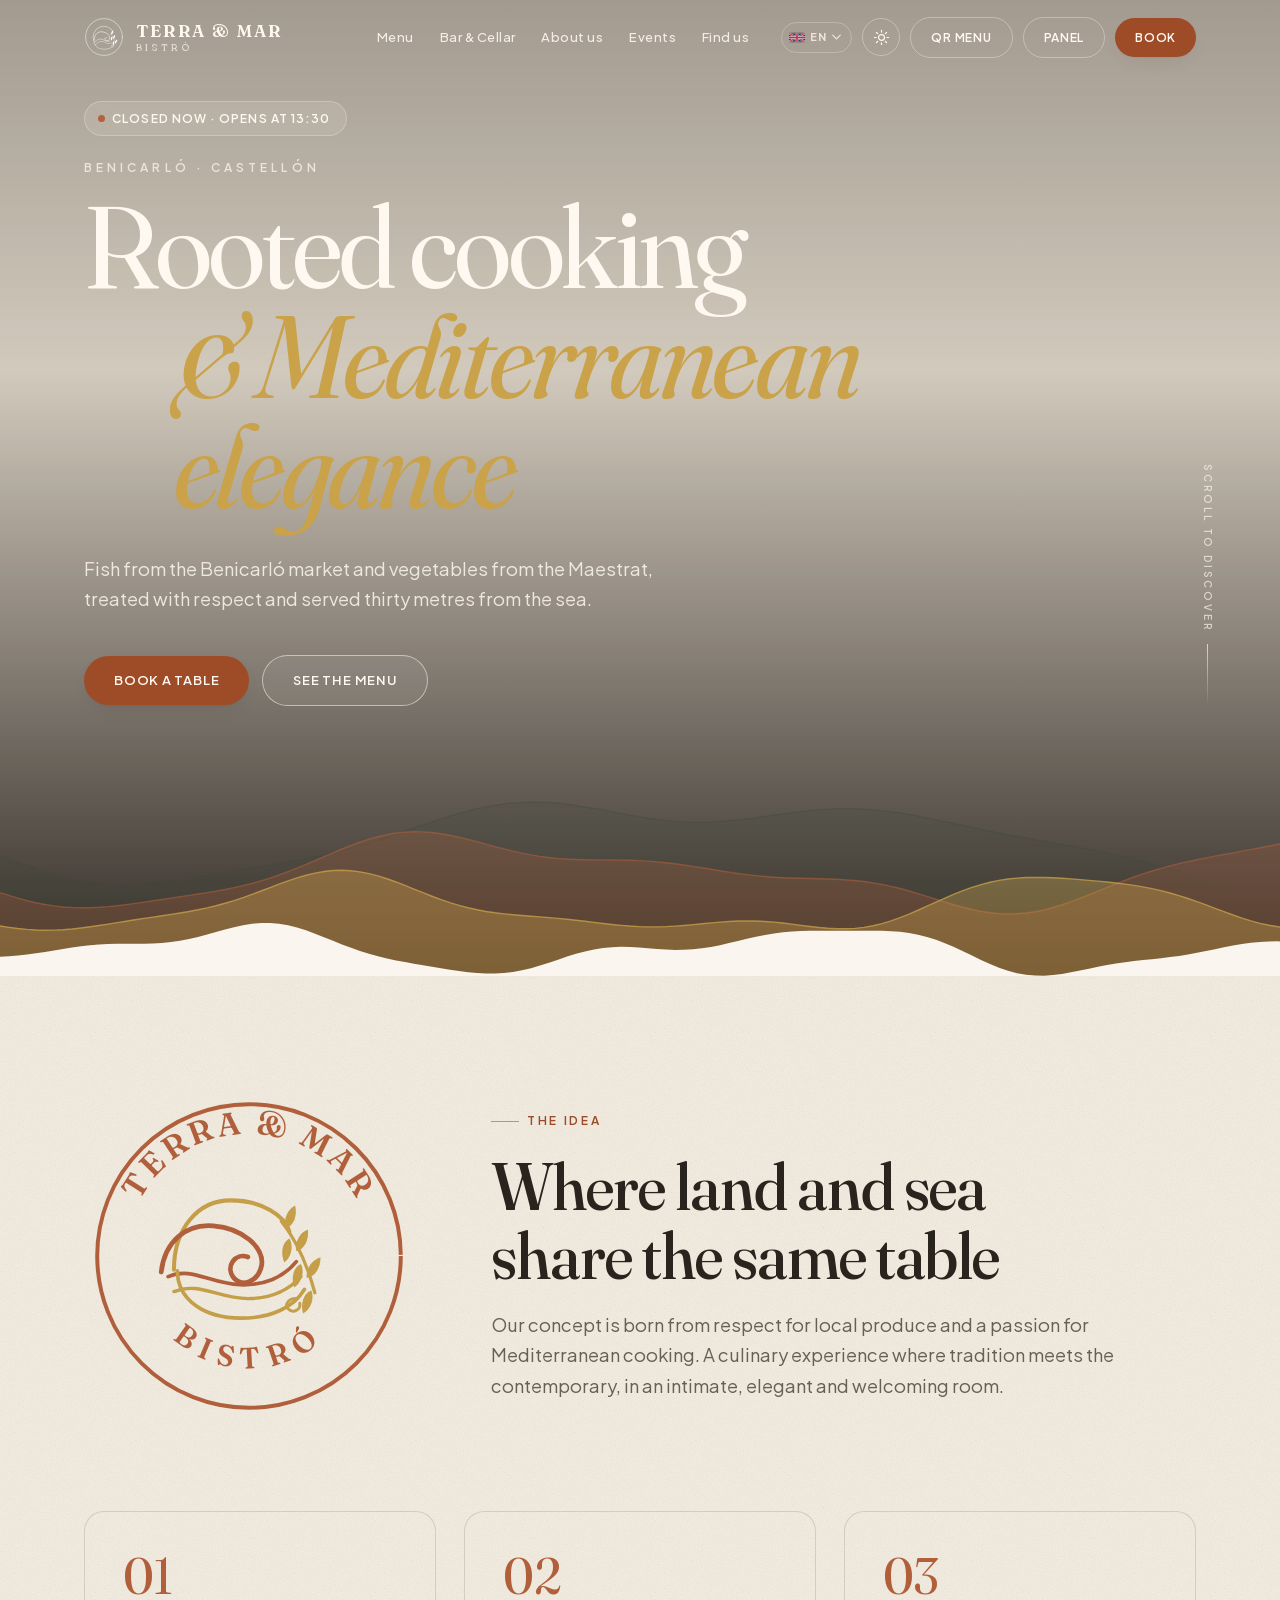
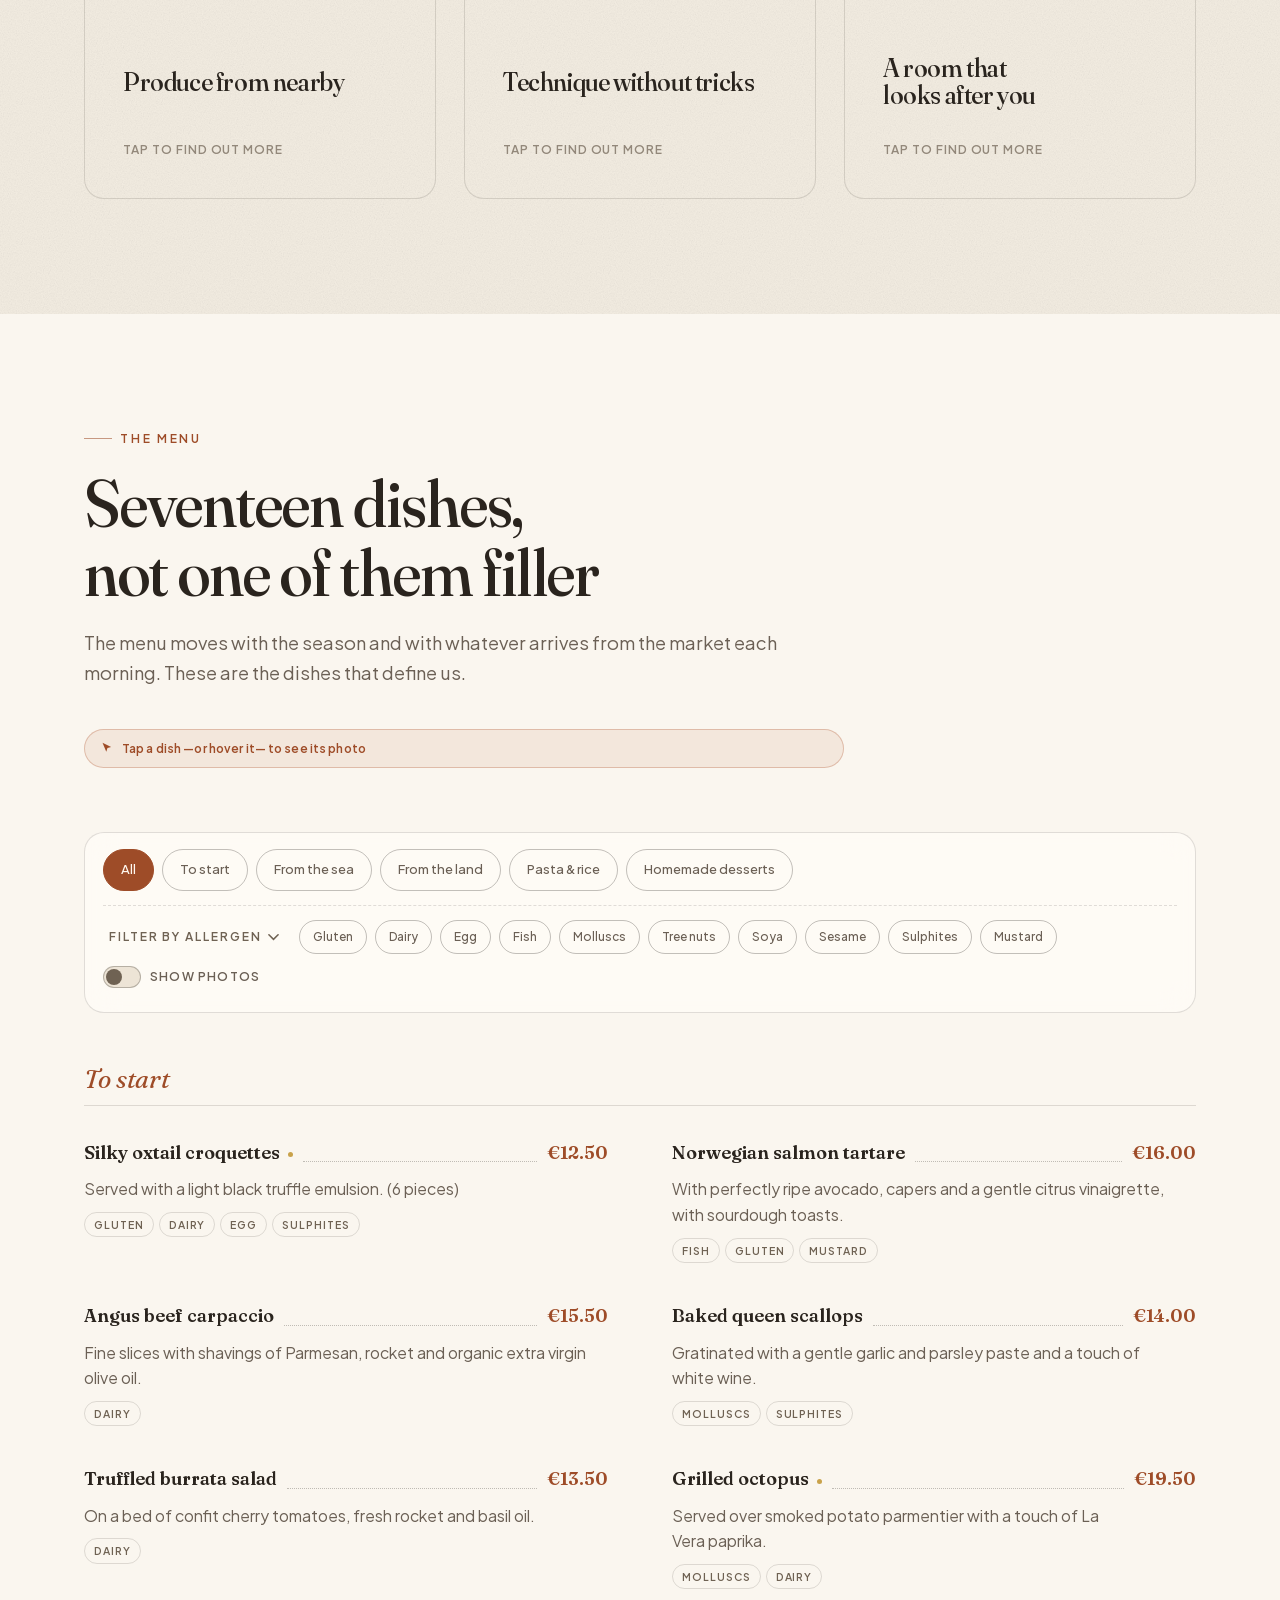
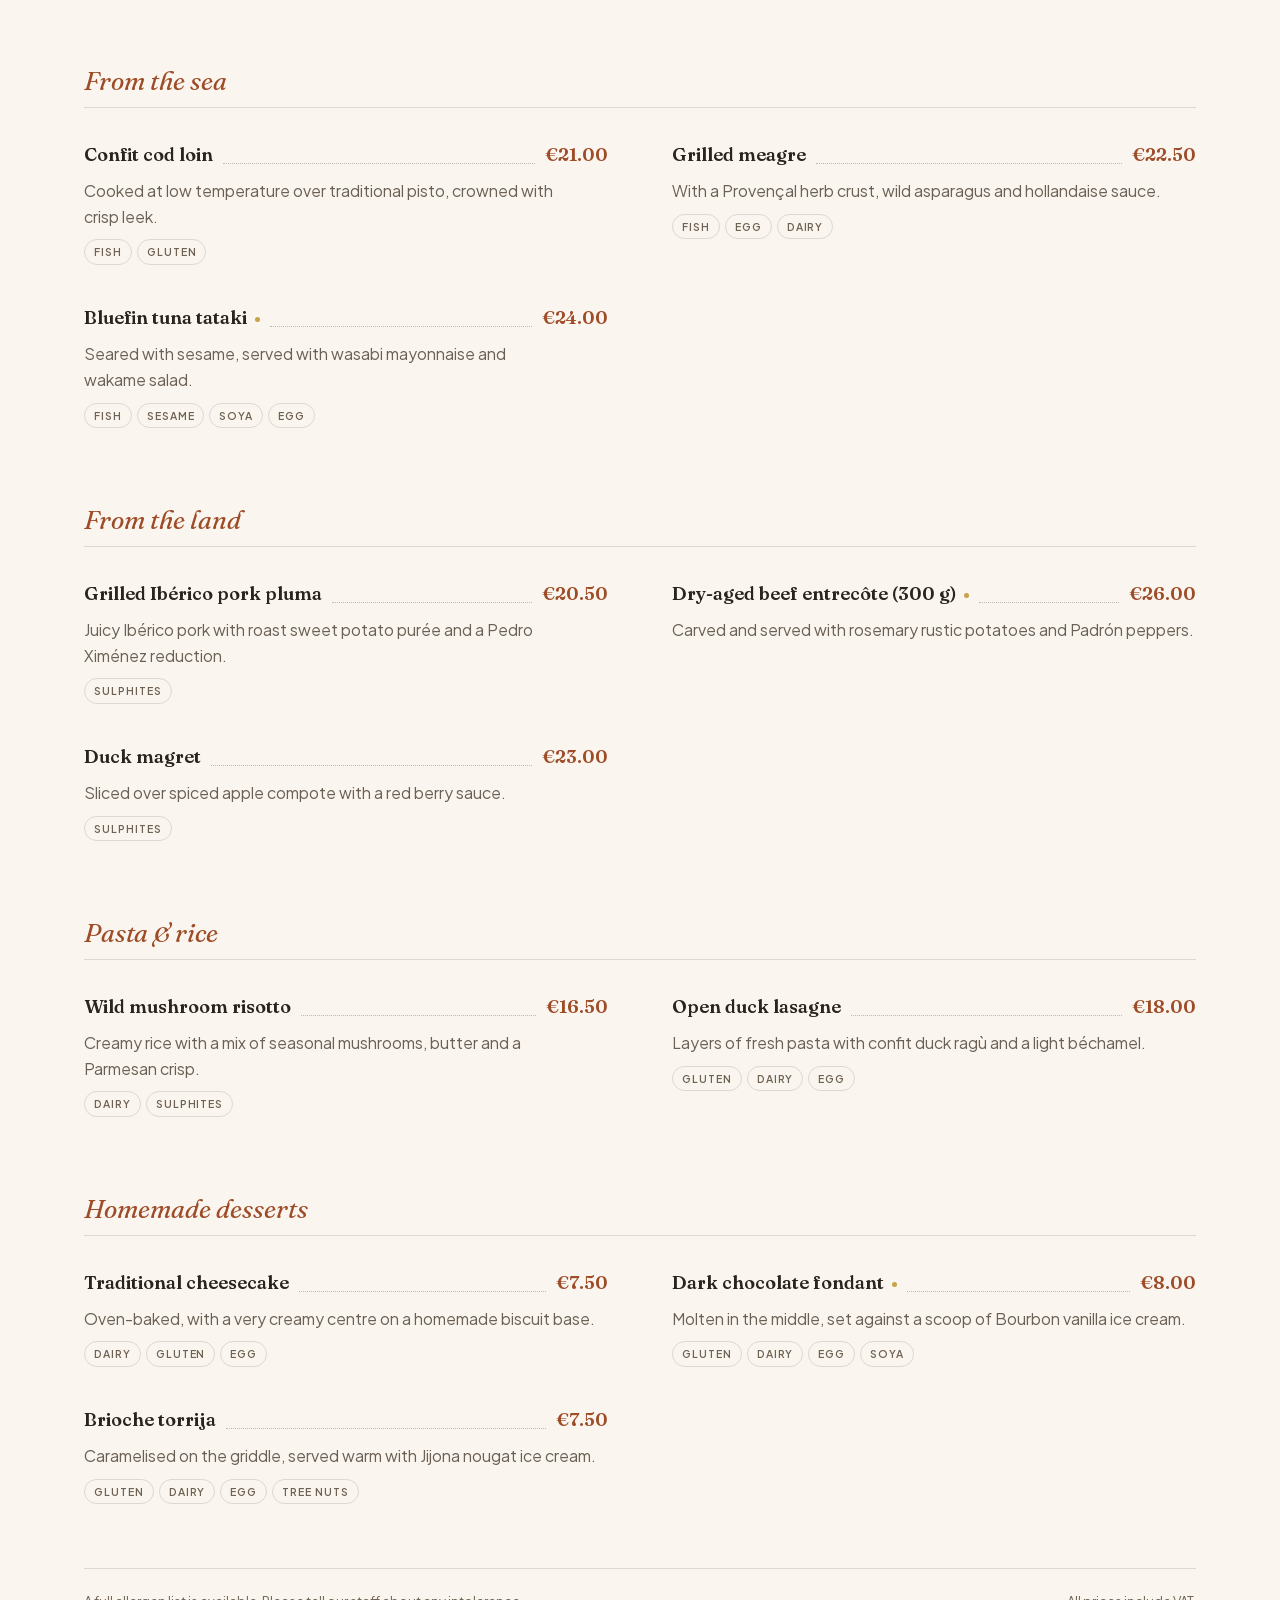
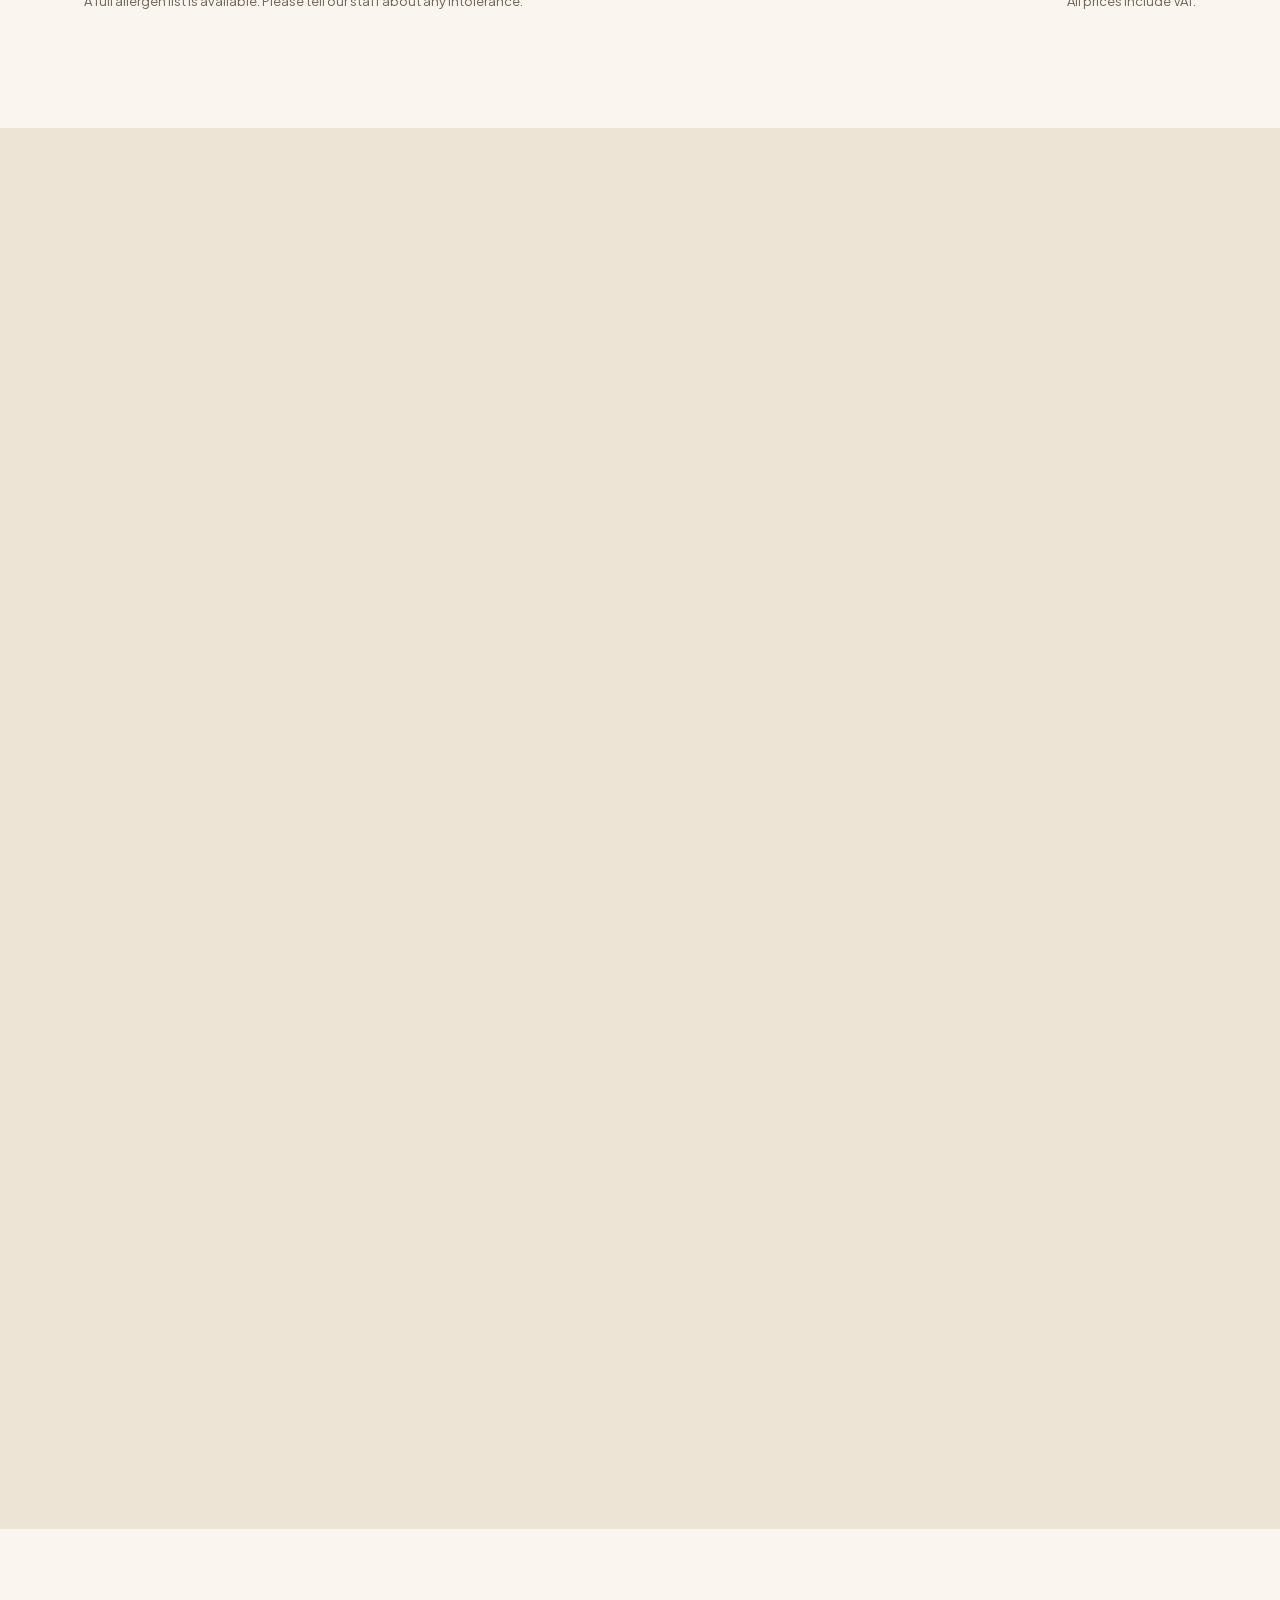
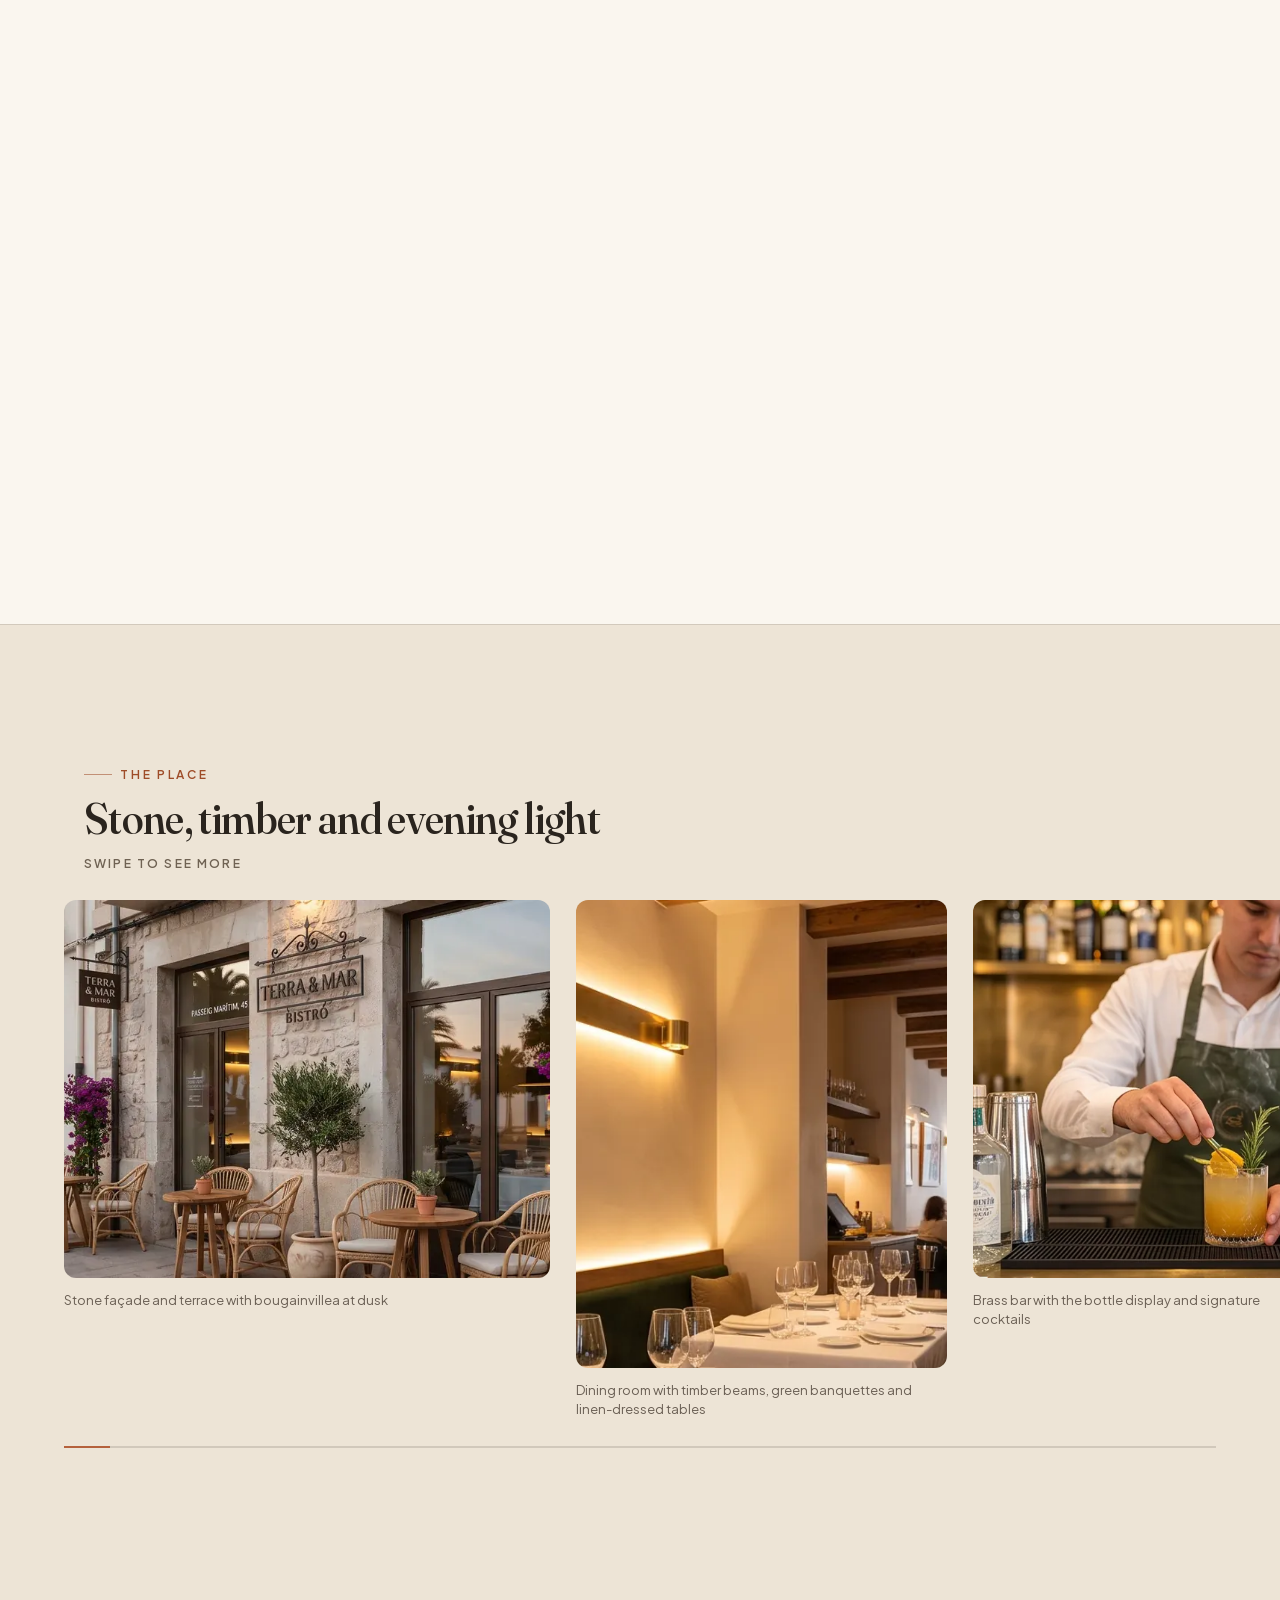
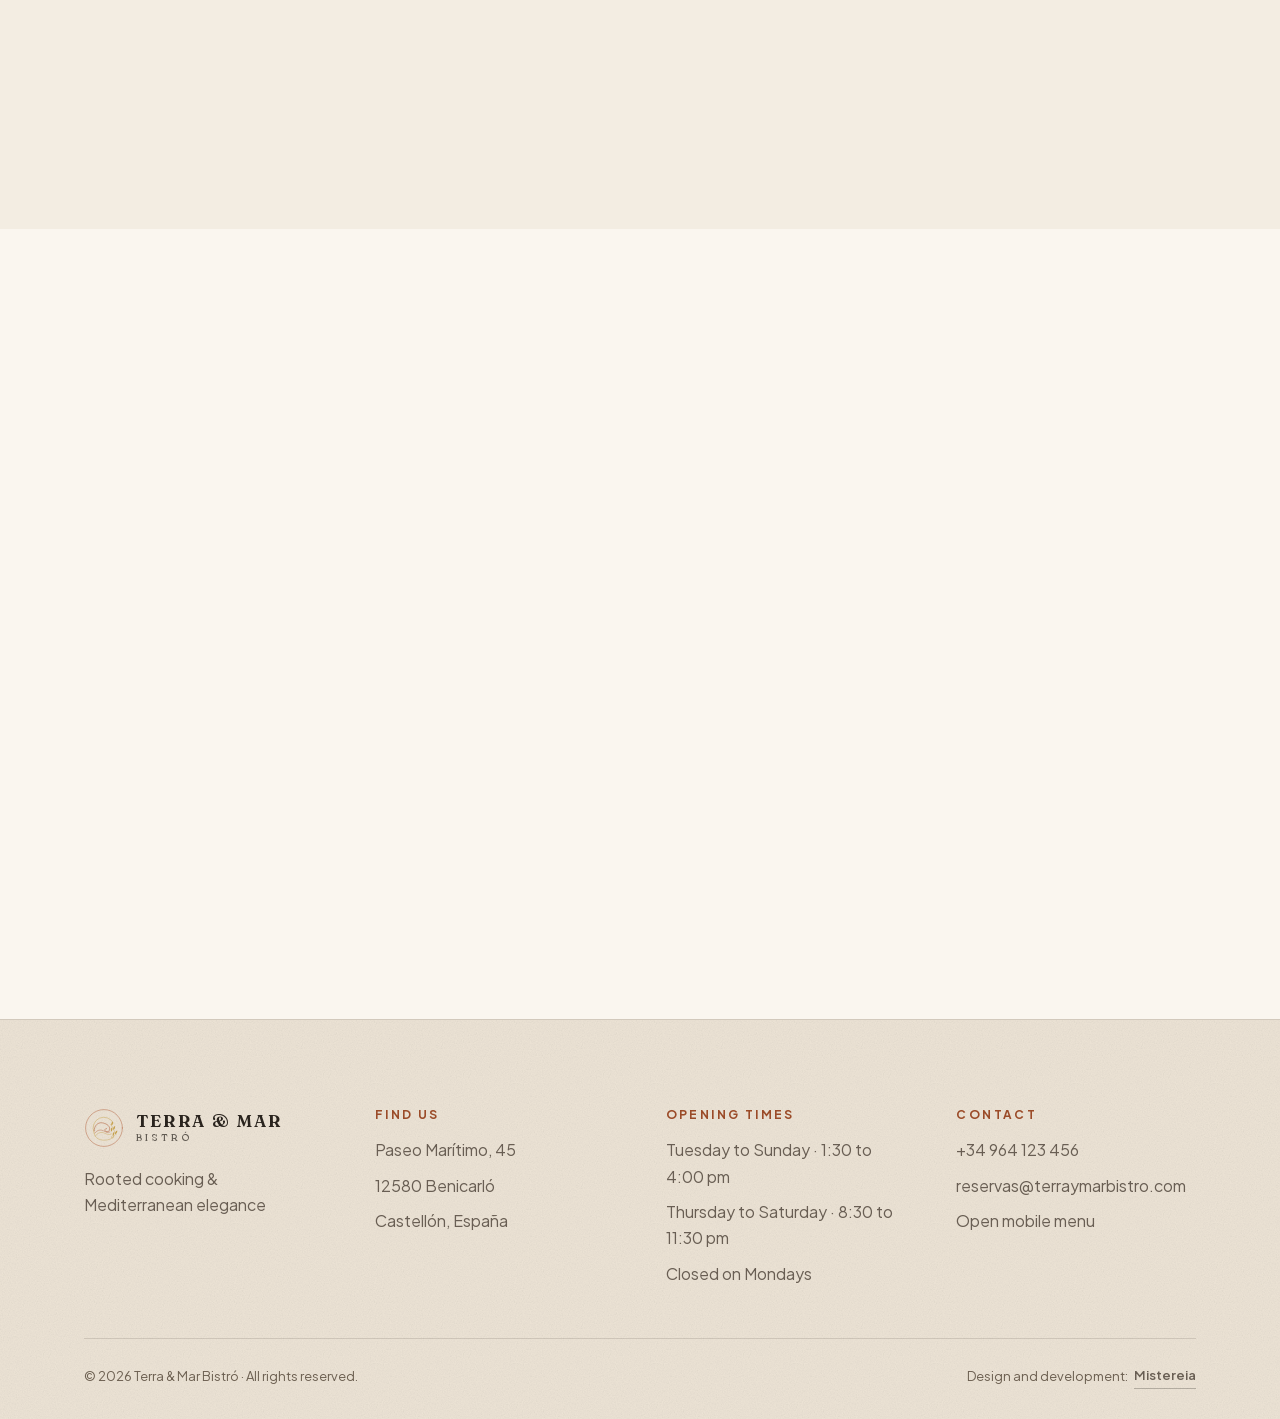
==== index.html @ 0cdd7e90 "Web completa Terra & Mar Bistró: portada, carta QR y panel de gestión Sitio estático (HTML/CSS/JS si" ====
<!DOCTYPE html>
<html lang="es" data-tema="dia">

<head>
  <meta charset="utf-8">
  <meta name="viewport" content="width=device-width, initial-scale=1, viewport-fit=cover">

  <title data-i18n="meta.titulo">Terra &amp; Mar Bistró · Restaurante mediterráneo en Benicarló</title>
  <meta name="description"
    content="Cocina de raíz y elegancia mediterránea en el Paseo Marítimo de Benicarló. Producto de la lonja y del Maestrat, bodega y coctelería de autor. Reserva tu mesa.">
  <meta name="theme-color" content="#FAF6EF">
  <meta name="author" content="Terra &amp; Mar Bistró">

  <link rel="canonical" href="https://www.terraymarbistro.com/">
  <link rel="alternate" hreflang="es" href="https://www.terraymarbistro.com/">
  <link rel="alternate" hreflang="en" href="https://www.terraymarbistro.com/?lang=en">
  <link rel="alternate" hreflang="fr" href="https://www.terraymarbistro.com/?lang=fr">
  <link rel="alternate" hreflang="x-default" href="https://www.terraymarbistro.com/">

  <link rel="icon" href="assets/logo.svg" type="image/svg+xml">
  <link rel="apple-touch-icon" href="assets/logo.svg">
  <link rel="manifest" href="site.webmanifest">

  <!-- Open Graph -->
  <meta property="og:type" content="restaurant.restaurant">
  <meta property="og:site_name" content="Terra &amp; Mar Bistró">
  <meta property="og:title" content="Terra &amp; Mar Bistró · Restaurante mediterráneo en Benicarló">
  <meta property="og:description"
    content="Cocina de raíz y elegancia mediterránea en el Paseo Marítimo de Benicarló. Reserva tu mesa.">
  <meta property="og:url" content="https://www.terraymarbistro.com/">
  <meta property="og:image" content="https://www.terraymarbistro.com/assets/img/og.jpg">
  <meta property="og:image:width" content="1200">
  <meta property="og:image:height" content="630">
  <meta property="og:locale" content="es_ES">
  <meta name="twitter:card" content="summary_large_image">
  <meta name="twitter:title" content="Terra &amp; Mar Bistró · Benicarló">
  <meta name="twitter:description"
    content="Cocina de raíz y elegancia mediterránea, a treinta metros del Mediterráneo.">
  <meta name="twitter:image" content="https://www.terraymarbistro.com/assets/img/og.jpg">

  <!-- El tema se fija antes del primer pintado para que no haya parpadeo -->
  <script>
    (function () {
      var t;
      try { t = localStorage.getItem('tm_tema'); } catch (e) { }
      if (t !== 'dia' && t !== 'noche') {
        var d = new Date(), m = d.getHours() * 60 + d.getMinutes();
        t = (m >= 19 * 60 + 30 || m < 6 * 60) ? 'noche' : 'dia';
      }
      document.documentElement.setAttribute('data-tema', t);
      document.documentElement.style.setProperty(
        '--barra-scroll', (window.innerWidth - document.documentElement.clientWidth) + 'px');
    })();
  </script>

  <!-- Datos estructurados. Generados con: node herramientas/generar-jsonld.js -->
  <!-- JSONLD:INICIO -->
<script type="application/ld+json">
{
  "@context": "https://schema.org",
  "@type": "Restaurant",
  "@id": "https://www.terraymarbistro.com/#restaurante",
  "name": "Terra & Mar Bistró",
  "description": "Cocina de raíz y elegancia mediterránea en el Paseo Marítimo de Benicarló. Producto de la lonja y de la huerta del Maestrat.",
  "slogan": "Cocina de raíz & elegancia mediterránea",
  "url": "https://www.terraymarbistro.com/",
  "telephone": "+34 964 123 456",
  "email": "reservas@terraymarbistro.com",
  "image": [
    "https://www.terraymarbistro.com/assets/img/og.jpg",
    "https://www.terraymarbistro.com/assets/img/fachada-1600.jpg"
  ],
  "logo": "https://www.terraymarbistro.com/assets/logo.svg",
  "priceRange": "€€€",
  "currenciesAccepted": "EUR",
  "paymentAccepted": "Efectivo, tarjeta de crédito y débito",
  "servesCuisine": [
    "Mediterránea",
    "Española",
    "Cocina de mercado"
  ],
  "acceptsReservations": "https://www.terraymarbistro.com/#reservas",
  "maximumAttendeeCapacity": 30,
  "address": {
    "@type": "PostalAddress",
    "streetAddress": "Paseo Marítimo, 45",
    "postalCode": "12580",
    "addressLocality": "Benicarló",
    "addressRegion": "Castellón",
    "addressCountry": "ES"
  },
  "geo": {
    "@type": "GeoCoordinates",
    "latitude": 40.4155,
    "longitude": 0.431
  },
  "openingHoursSpecification": [
    {
      "@type": "OpeningHoursSpecification",
      "dayOfWeek": [
        "Tuesday",
        "Wednesday",
        "Thursday",
        "Friday",
        "Saturday",
        "Sunday"
      ],
      "opens": "13:30",
      "closes": "16:00"
    },
    {
      "@type": "OpeningHoursSpecification",
      "dayOfWeek": [
        "Thursday",
        "Friday",
        "Saturday"
      ],
      "opens": "20:30",
      "closes": "23:30"
    }
  ],
  "hasMenu": {
    "@type": "Menu",
    "@id": "https://www.terraymarbistro.com/carta.html",
    "name": "Carta Terra & Mar Bistró",
    "inLanguage": [
      "es",
      "en",
      "fr"
    ],
    "hasMenuSection": [
      {
        "@type": "MenuSection",
        "name": "Para abrir boca",
        "hasMenuItem": [
          {
            "@type": "MenuItem",
            "name": "Croquetas melosas de rabo de toro",
            "description": "Acompañadas de una ligera emulsión de trufa negra. (6 uds.)",
            "image": "https://www.terraymarbistro.com/assets/platos/croquetas-rabo-toro.webp",
            "offers": {
              "@type": "Offer",
              "price": "12.50",
              "priceCurrency": "EUR"
            }
          },
          {
            "@type": "MenuItem",
            "name": "Tartar de salmón noruego",
            "description": "Con aguacate en su punto, alcaparras y una vinagreta suave de cítricos, con tostas de masa madre.",
            "image": "https://www.terraymarbistro.com/assets/platos/tartar-salmon.webp",
            "offers": {
              "@type": "Offer",
              "price": "16.00",
              "priceCurrency": "EUR"
            }
          },
          {
            "@type": "MenuItem",
            "name": "Carpaccio de ternera Angus",
            "description": "Finas láminas acompañadas de lascas de queso parmesano, rúcula y AOVE ecológico.",
            "image": "https://www.terraymarbistro.com/assets/platos/carpaccio-angus.webp",
            "offers": {
              "@type": "Offer",
              "price": "15.50",
              "priceCurrency": "EUR"
            }
          },
          {
            "@type": "MenuItem",
            "name": "Zamburiñas al horno",
            "description": "Gratinadas con un suave majado de ajo, perejil y un toque de vino blanco.",
            "image": "https://www.terraymarbistro.com/assets/platos/zamburinas-horno.webp",
            "offers": {
              "@type": "Offer",
              "price": "14.00",
              "priceCurrency": "EUR"
            }
          },
          {
            "@type": "MenuItem",
            "name": "Ensalada de burrata trufada",
            "description": "Sobre cama de tomates cherry confitados, rúcula fresca y aceite de albahaca.",
            "image": "https://www.terraymarbistro.com/assets/platos/burrata-trufada.webp",
            "offers": {
              "@type": "Offer",
              "price": "13.50",
              "priceCurrency": "EUR"
            }
          },
          {
            "@type": "MenuItem",
            "name": "Pulpo a la brasa",
            "description": "Servido sobre parmentier de patata ahumada y un toque de pimentón de la Vera.",
            "image": "https://www.terraymarbistro.com/assets/platos/pulpo-brasa.webp",
            "offers": {
              "@type": "Offer",
              "price": "19.50",
              "priceCurrency": "EUR"
            }
          }
        ]
      },
      {
        "@type": "MenuSection",
        "name": "Del mar",
        "hasMenuItem": [
          {
            "@type": "MenuItem",
            "name": "Lomo de bacalao confitado",
            "description": "A baja temperatura, servido sobre un pisto tradicional y coronado con crujiente de puerro.",
            "image": "https://www.terraymarbistro.com/assets/platos/bacalao-confitado.webp",
            "offers": {
              "@type": "Offer",
              "price": "21.00",
              "priceCurrency": "EUR"
            }
          },
          {
            "@type": "MenuItem",
            "name": "Corvina a la plancha",
            "description": "Con costra de hierbas provenzales, acompañada de espárragos trigueros y salsa holandesa.",
            "image": "https://www.terraymarbistro.com/assets/platos/corvina-plancha.webp",
            "offers": {
              "@type": "Offer",
              "price": "22.50",
              "priceCurrency": "EUR"
            }
          },
          {
            "@type": "MenuItem",
            "name": "Tataki de atún rojo",
            "description": "Sellado a la plancha con sésamo, acompañado de mayonesa de wasabi y ensalada wakame.",
            "image": "https://www.terraymarbistro.com/assets/platos/tataki-atun.webp",
            "offers": {
              "@type": "Offer",
              "price": "24.00",
              "priceCurrency": "EUR"
            }
          }
        ]
      },
      {
        "@type": "MenuSection",
        "name": "De la tierra",
        "hasMenuItem": [
          {
            "@type": "MenuItem",
            "name": "Pluma ibérica a la parrilla",
            "description": "Jugosa carne de cerdo ibérico con puré de boniato asado y reducción de Pedro Ximénez.",
            "image": "https://www.terraymarbistro.com/assets/platos/pluma-iberica.webp",
            "offers": {
              "@type": "Offer",
              "price": "20.50",
              "priceCurrency": "EUR"
            }
          },
          {
            "@type": "MenuItem",
            "name": "Entrecot de vaca madurada (300 g)",
            "description": "Trinchado y servido con patatas rústicas al romero y pimientos del Padrón.",
            "image": "https://www.terraymarbistro.com/assets/platos/entrecot-madurado.webp",
            "offers": {
              "@type": "Offer",
              "price": "26.00",
              "priceCurrency": "EUR"
            }
          },
          {
            "@type": "MenuItem",
            "name": "Magret de pato",
            "description": "Fileteado sobre una compota de manzana especiada y salsa de frutos rojos.",
            "image": "https://www.terraymarbistro.com/assets/platos/magret-pato.webp",
            "offers": {
              "@type": "Offer",
              "price": "23.00",
              "priceCurrency": "EUR"
            }
          }
        ]
      },
      {
        "@type": "MenuSection",
        "name": "Pastas y arroces",
        "hasMenuItem": [
          {
            "@type": "MenuItem",
            "name": "Risotto de setas silvestres",
            "description": "Arroz cremoso con variedad de setas de temporada, mantequilla y crujiente de parmesano.",
            "image": "https://www.terraymarbistro.com/assets/platos/risotto-setas.webp",
            "offers": {
              "@type": "Offer",
              "price": "16.50",
              "priceCurrency": "EUR"
            }
          },
          {
            "@type": "MenuItem",
            "name": "Lasaña abierta de pato",
            "description": "Capas de pasta fresca intercaladas con ragú de pato confitado y bechamel ligera.",
            "image": "https://www.terraymarbistro.com/assets/platos/lasana-pato.webp",
            "offers": {
              "@type": "Offer",
              "price": "18.00",
              "priceCurrency": "EUR"
            }
          }
        ]
      },
      {
        "@type": "MenuSection",
        "name": "Postres artesanales",
        "hasMenuItem": [
          {
            "@type": "MenuItem",
            "name": "Tarta de queso tradicional",
            "description": "Horneada, con un centro muy cremoso y base de galleta artesanal.",
            "image": "https://www.terraymarbistro.com/assets/platos/tarta-queso.webp",
            "offers": {
              "@type": "Offer",
              "price": "7.50",
              "priceCurrency": "EUR"
            }
          },
          {
            "@type": "MenuItem",
            "name": "Volcán de chocolate negro",
            "description": "Bizcocho fluido por dentro, contrastado con una bola de helado de vainilla Bourbon.",
            "image": "https://www.terraymarbistro.com/assets/platos/volcan-chocolate.webp",
            "offers": {
              "@type": "Offer",
              "price": "8.00",
              "priceCurrency": "EUR"
            }
          },
          {
            "@type": "MenuItem",
            "name": "Torrija de pan brioche",
            "description": "Caramelizada a la plancha, servida tibia con helado de turrón de Jijona.",
            "image": "https://www.terraymarbistro.com/assets/platos/torrija-brioche.webp",
            "offers": {
              "@type": "Offer",
              "price": "7.50",
              "priceCurrency": "EUR"
            }
          }
        ]
      },
      {
        "@type": "MenuSection",
        "name": "Cócteles de autor",
        "hasMenuItem": [
          {
            "@type": "MenuItem",
            "name": "Brisa de Benicarló",
            "description": "Ginebra premium, limoncello artesanal, hojas de albahaca fresca y tónica neutra. Muy refrescante.",
            "offers": {
              "@type": "Offer",
              "price": "10.00",
              "priceCurrency": "EUR"
            }
          },
          {
            "@type": "MenuItem",
            "name": "Ocaso en el Mediterráneo",
            "description": "Aperol, zumo natural de pomelo rosa, cava brut nature y una ramita de romero quemado.",
            "offers": {
              "@type": "Offer",
              "price": "9.50",
              "priceCurrency": "EUR"
            }
          },
          {
            "@type": "MenuItem",
            "name": "Terra & Mar Espresso",
            "description": "Vodka, licor de café de especialidad, un shot de espresso intenso y sirope de vainilla.",
            "offers": {
              "@type": "Offer",
              "price": "11.00",
              "priceCurrency": "EUR"
            }
          },
          {
            "@type": "MenuItem",
            "name": "El Roble Ahumado",
            "description": "Whisky Bourbon, sirope de arce, bitter de naranja y un toque de humo de madera de roble servido en campana.",
            "offers": {
              "@type": "Offer",
              "price": "12.50",
              "priceCurrency": "EUR"
            }
          }
        ]
      },
      {
        "@type": "MenuSection",
        "name": "Selección de vinos (copa)",
        "hasMenuItem": [
          {
            "@type": "MenuItem",
            "name": "D.O. Rueda · Verdejo",
            "description": "Fresco, afrutado y con una excelente acidez que acompaña perfectamente los pescados.",
            "offers": {
              "@type": "Offer",
              "price": "4.50",
              "priceCurrency": "EUR"
            }
          },
          {
            "@type": "MenuItem",
            "name": "D.O. Rías Baixas · Albariño",
            "description": "Elegante, floral y con notas salinas.",
            "offers": {
              "@type": "Offer",
              "price": "5.00",
              "priceCurrency": "EUR"
            }
          },
          {
            "@type": "MenuItem",
            "name": "D.O. Ribera del Duero · Crianza",
            "description": "Intenso, con notas a frutos rojos maduros y madera tostada.",
            "offers": {
              "@type": "Offer",
              "price": "5.50",
              "priceCurrency": "EUR"
            }
          },
          {
            "@type": "MenuItem",
            "name": "D.O. Rioja · Reserva",
            "description": "Un clásico equilibrado, especiado y con largo final en boca.",
            "offers": {
              "@type": "Offer",
              "price": "6.00",
              "priceCurrency": "EUR"
            }
          },
          {
            "@type": "MenuItem",
            "name": "Cava · Brut Nature Reserva",
            "description": "Burbuja fina, notas cítricas y pastelería. Ideal para brindar.",
            "offers": {
              "@type": "Offer",
              "price": "5.00",
              "priceCurrency": "EUR"
            }
          }
        ]
      }
    ]
  }
}
</script>
<!-- JSONLD:FIN -->

  <!-- Las tres fuentes latinas entran en el titular del hero, que es el LCP -->
  <link rel="preload" href="assets/fonts/fraunces-latin.woff2" as="font" type="font/woff2" crossorigin>
  <link rel="preload" href="assets/fonts/fraunces-latin-italica.woff2" as="font" type="font/woff2" crossorigin>
  <link rel="preload" href="assets/fonts/plus-jakarta-sans-latin.woff2" as="font" type="font/woff2" crossorigin>
  <link rel="stylesheet" href="css/base.css">
  <link rel="stylesheet" href="css/componentes.css">
  <link rel="stylesheet" href="css/secciones.css">
</head>

<body>

  <a class="saltar" href="#contenido" data-i18n="nav.saltar">Saltar al contenido</a>

  <!-- ====================================================================== -->
  <!-- NAVEGACIÓN                                                             -->
  <!-- ====================================================================== -->
  <header class="nav nav--sobre-hero" id="nav">
    <div class="nav__interior">

      <a class="nav__marca" href="#inicio">
        <img src="assets/logo.svg" alt="" width="40" height="40" aria-hidden="true">
        <span class="nav__nombre">Terra &amp; Mar <small>Bistró</small></span>
      </a>

      <nav class="nav__enlaces" aria-label="Principal">
        <a class="nav__enlace" href="#carta" data-i18n="nav.carta">Carta</a>
        <a class="nav__enlace" href="#bodega" data-i18n="nav.bodega">Bodega</a>
        <a class="nav__enlace" href="#nosotros" data-i18n="nav.nosotros">Nosotros</a>
        <a class="nav__enlace" href="#eventos" data-i18n="nav.eventos">Eventos</a>
        <a class="nav__enlace" href="#ubicacion" data-i18n="nav.ubicacion">Ubicación</a>
      </nav>

      <div class="nav__acciones">

        <div class="idiomas idiomas--desplegable" role="group" data-i18n-attr="aria-label:nav.idioma">
          <button type="button" class="idiomas__disparador" aria-haspopup="true" aria-expanded="false">
            <span class="idiomas__actual"></span>
            <svg class="idiomas__flecha" viewBox="0 0 12 8" aria-hidden="true">
              <path d="M1 1.5 6 6.5l5-5" fill="none" stroke="currentColor" stroke-width="1.7" stroke-linecap="round" />
            </svg>
          </button>
          <div class="idiomas__menu">
            <button type="button" data-idioma="es" aria-pressed="true"><svg class="idiomas__bandera" viewBox="0 0 3 2"
                aria-hidden="true">
                <rect width="3" height="2" fill="#AA151B" />
                <rect width="3" height="1" y=".5" fill="#F1BF00" />
              </svg>Español</button>
            <button type="button" data-idioma="en" aria-pressed="false"><svg class="idiomas__bandera" viewBox="0 0 60 30"
                aria-hidden="true">
                <rect width="60" height="30" fill="#012169" />
                <path d="M0 0 60 30M60 0 0 30" stroke="#fff" stroke-width="6" />
                <path d="M0 0 60 30M60 0 0 30" stroke="#C8102E" stroke-width="4" />
                <path d="M30 0V30M0 15H60" stroke="#fff" stroke-width="10" />
                <path d="M30 0V30M0 15H60" stroke="#C8102E" stroke-width="6" />
              </svg>English</button>
            <button type="button" data-idioma="fr" aria-pressed="false"><svg class="idiomas__bandera" viewBox="0 0 3 2"
                aria-hidden="true">
                <rect width="1" height="2" fill="#0055A4" />
                <rect width="1" height="2" x="1" fill="#fff" />
                <rect width="1" height="2" x="2" fill="#EF4135" />
              </svg>Français</button>
          </div>
        </div>

        <button type="button" class="nav__control" data-alternar-tema aria-pressed="false"
          aria-label="Cambiar a modo noche">
          <span class="icono-tema" aria-hidden="true">
            <svg class="icono-tema__sol" viewBox="0 0 24 24" fill="none" stroke="currentColor" stroke-width="1.7"
              stroke-linecap="round">
              <circle cx="12" cy="12" r="4.2" />
              <path
                d="M12 2v2.4M12 19.6V22M2 12h2.4M19.6 12H22M4.9 4.9l1.7 1.7M17.4 17.4l1.7 1.7M19.1 4.9l-1.7 1.7M6.6 17.4l-1.7 1.7" />
            </svg>
            <svg class="icono-tema__luna" viewBox="0 0 24 24" fill="none" stroke="currentColor" stroke-width="1.7"
              stroke-linecap="round" stroke-linejoin="round">
              <path d="M20.5 14.4A8.6 8.6 0 1 1 9.6 3.5a6.9 6.9 0 0 0 10.9 10.9Z" />
            </svg>
          </span>
        </button>

        <a class="btn btn--fantasma btn--pequeno btn--auto" href="carta.html" target="_blank" rel="noopener"
          data-i18n="nav.cartaqr">Carta QR</a>

        <a class="btn btn--fantasma btn--pequeno btn--auto" href="panel.html" target="_blank" rel="noopener"
          data-i18n="nav.panel">Panel</a>

        <a class="btn btn--solido btn--pequeno btn--auto" href="#reservas" data-i18n="nav.reservar">Reservar</a>

        <button type="button" class="nav__hamburguesa" id="hamburguesa" aria-expanded="false" aria-controls="menu-movil"
          data-i18n-attr="aria-label:nav.menu">
          <span></span><span></span><span></span>
        </button>

      </div>
    </div>
  </header>

  <!-- ====================================================================== -->
  <!-- MENÚ MÓVIL                                                             -->
  <!-- ====================================================================== -->
  <div class="menu-movil" id="menu-movil" inert>
    <a href="#carta" style="--i:0" data-i18n="nav.carta">Carta</a>
    <a href="#bodega" style="--i:1" data-i18n="nav.bodega">Bodega</a>
    <a href="#nosotros" style="--i:2" data-i18n="nav.nosotros">Nosotros</a>
    <a href="#eventos" style="--i:3" data-i18n="nav.eventos">Eventos</a>
    <a href="#ubicacion" style="--i:4" data-i18n="nav.ubicacion">Ubicación</a>
    <a href="#reservas" style="--i:5" data-i18n="nav.reservar">Reservar</a>

    <div class="menu-movil__pie">
      <div class="idiomas idiomas--desplegable" role="group" data-i18n-attr="aria-label:nav.idioma">
        <button type="button" class="idiomas__disparador" aria-haspopup="true" aria-expanded="false">
          <span class="idiomas__actual"></span>
          <svg class="idiomas__flecha" viewBox="0 0 12 8" aria-hidden="true">
            <path d="M1 1.5 6 6.5l5-5" fill="none" stroke="currentColor" stroke-width="1.7" stroke-linecap="round" />
          </svg>
        </button>
        <div class="idiomas__menu">
          <button type="button" data-idioma="es" aria-pressed="true"><svg class="idiomas__bandera" viewBox="0 0 3 2"
              aria-hidden="true">
              <rect width="3" height="2" fill="#AA151B" />
              <rect width="3" height="1" y=".5" fill="#F1BF00" />
            </svg>Español</button>
          <button type="button" data-idioma="en" aria-pressed="false"><svg class="idiomas__bandera" viewBox="0 0 60 30"
              aria-hidden="true">
              <rect width="60" height="30" fill="#012169" />
              <path d="M0 0 60 30M60 0 0 30" stroke="#fff" stroke-width="6" />
              <path d="M0 0 60 30M60 0 0 30" stroke="#C8102E" stroke-width="4" />
              <path d="M30 0V30M0 15H60" stroke="#fff" stroke-width="10" />
              <path d="M30 0V30M0 15H60" stroke="#C8102E" stroke-width="6" />
            </svg>English</button>
          <button type="button" data-idioma="fr" aria-pressed="false"><svg class="idiomas__bandera" viewBox="0 0 3 2"
              aria-hidden="true">
              <rect width="1" height="2" fill="#0055A4" />
              <rect width="1" height="2" x="1" fill="#fff" />
              <rect width="1" height="2" x="2" fill="#EF4135" />
            </svg>Français</button>
        </div>
      </div>
      <a class="enlace" href="carta.html" data-i18n="carta.qr">Ver carta para móvil</a>
      <a class="enlace" href="panel.html" target="_blank" rel="noopener" data-i18n="nav.panel">Panel</a>
    </div>
  </div>

  <main id="contenido">

    <!-- ==================================================================== -->
    <!-- HERO                                                                 -->
    <!-- ==================================================================== -->
    <section class="hero" id="inicio">

      <div class="hero__fondo" data-capa="0.5,0,0.10">
        <picture class="hero__foto hero__foto--dia">
          <source media="(max-width: 760px)" srcset="assets/img/fachada-900.webp" type="image/webp">
          <source srcset="assets/img/fachada-1600.webp" type="image/webp">
          <img src="assets/img/fachada-1600.jpg" width="1600" height="899" fetchpriority="high" decoding="async"
            alt="Fachada de piedra de Terra &amp; Mar Bistró en el Paseo Marítimo de Benicarló, con terraza y buganvillas al atardecer">
        </picture>
        <picture class="hero__foto hero__foto--noche">
          <source media="(max-width: 760px)" srcset="assets/img/bar-900.webp" type="image/webp">
          <source srcset="assets/img/bar-1600.webp" type="image/webp">
          <img src="assets/img/bar-1600.jpg" width="1600" height="898" loading="lazy" decoding="async"
            alt="Barra de latón de Terra &amp; Mar Bistró con un cóctel de autor recién preparado">
        </picture>
      </div>

      <div class="hero__velo"></div>
      <canvas id="mar" aria-hidden="true"></canvas>

      <div class="hero__contenido">
        <p class="hero__estado" data-estado data-capa="-0.9,1.5,0">Abierto ahora</p>

        <span class="hero__etiqueta" data-i18n="hero.etiqueta" data-capa="-0.9,1.5,0">Benicarló · Castellón</span>

        <h1 class="hero__titulo">
          <span class="linea-1" data-i18n-tema="hero.titulo" data-capa="-0.5,1.2,0">Cocina de raíz</span>
          <span class="linea-2" data-i18n-tema="hero.titulo2" data-capa="-1.1,1.2,0">&amp; elegancia mediterránea</span>
        </h1>

        <p class="hero__texto" data-i18n-tema="hero.texto" data-capa="-1.5,1.8,0">
          Producto de la lonja de Benicarló y de la huerta del Maestrat, tratado con respeto y servido a treinta metros
          del mar.
        </p>

        <div class="hero__acciones" data-capa="-1.9,1.9,0">
          <a class="btn btn--solido btn--auto" href="#reservas" data-i18n-tema="hero.cta">Reservar mesa</a>
          <a class="btn btn--claro btn--auto" href="#carta" data-i18n="hero.cta2">Ver la carta</a>
        </div>
      </div>

      <span class="hero__scroll" aria-hidden="true" data-i18n="hero.scroll">Desliza para descubrir</span>

    </section>

    <!-- ==================================================================== -->
    <!-- CONCEPTO                                                             -->
    <!-- ==================================================================== -->
    <section class="seccion concepto grano" id="concepto">
      <div class="contenedor">

        <div class="concepto__intro">

          <div class="concepto__sello reveal">
            <svg class="sello" viewBox="0 0 200 200" role="img" aria-label="Terra &amp; Mar Bistró">
              <defs>
                <path id="arco-arriba" d="M26 100a74 74 0 0 1 148 0" />
                <path id="arco-abajo" d="M32 100a68 68 0 0 0 136 0" />
                <path id="sello-hoja" d="M0 0C5-6 15-7 21-3 15 3 5 5 0 0Z" />
              </defs>

              <circle class="sello__aro" cx="100" cy="100" r="92" pathLength="1" />

              <text class="sello__texto">
                <textPath href="#arco-arriba" startOffset="50%" text-anchor="middle">TERRA &amp; MAR</textPath>
              </text>
              <text class="sello__texto sello__texto--abajo">
                <textPath href="#arco-abajo" startOffset="50%" text-anchor="middle">BISTRÓ</textPath>
              </text>

              <g class="sello__ola" transform="translate(23 27.1) scale(.7)" fill="none" stroke-linecap="round"
                stroke-linejoin="round">
                <path pathLength="1" class="sello__trazo sello__trazo--oro"
                  d="M45 116C45 80 66 56 94 56c27 0 47 13 51 27" stroke-width="3.5" />
                <path pathLength="1" class="sello__trazo sello__trazo--terra"
                  d="M34 118C37 92 55 76 79 78c26 2 44 19 42 34-3 15-18 20-25 10-6-9 2-21 13-17" stroke-width="4.1" />
                <path pathLength="1" class="sello__trazo sello__trazo--terra" d="M40 122c20-9 36 6 62 7 24 1 39-8 49-20"
                  stroke-width="3.2" />
                <path pathLength="1" class="sello__trazo sello__trazo--oro" d="M45 135c22-9 38 6 64 6 22 0 36-8 46-19"
                  stroke-width="2.9" />
                <path pathLength="1" class="sello__trazo sello__trazo--oro"
                  d="M48 117c0 25 23 41 55 41 27 0 46-10 55-25" stroke-width="3.2" />
                <path pathLength="1" class="sello__trazo sello__trazo--oro" d="M138 74c12 15 22 36 29 62"
                  stroke-width="2.8" />
                <path pathLength="1" class="sello__trazo sello__trazo--oro" d="M152 141c-7-1-12 5-8 9 4 4 11 1 10-5"
                  stroke-width="2.5" />
                <g class="sello__hojas">
                  <use href="#sello-hoja" transform="translate(142 80) rotate(-60)" />
                  <use href="#sello-hoja" transform="translate(145 89) rotate(110)" />
                  <use href="#sello-hoja" transform="translate(151 100) rotate(-54)" />
                  <use href="#sello-hoja" transform="translate(155 111) rotate(114)" />
                  <use href="#sello-hoja" transform="translate(160 123) rotate(-48)" />
                  <use href="#sello-hoja" transform="translate(164 134) rotate(118)" />
                </g>
              </g>
            </svg>
          </div>

          <div class="concepto__texto">
            <div class="seccion__cabecera reveal" style="margin-bottom:0">
              <span class="etiqueta" data-i18n="concepto.etiqueta">El concepto</span>
              <h2 class="display t-h2" data-i18n="concepto.titulo">Donde la tierra y el mar se sientan a la misma mesa
              </h2>
              <p class="parrafo" data-i18n="concepto.texto">
                Nuestro concepto nace del respeto por el producto local y la pasión por la gastronomía mediterránea.
              </p>
            </div>
          </div>

        </div>

        <div class="rejilla concepto__pilares" data-stagger>
          <article class="tarjeta tarjeta--giro reveal" tabindex="0" role="button" aria-pressed="false">
            <div class="tarjeta__interior">
              <div class="tarjeta__cara tarjeta__cara--frente">
                <span class="tarjeta__num">01</span>
                <h3 class="display t-h4" data-i18n="concepto.p1.t">Producto de proximidad</h3>
                <span class="tarjeta__pista" data-i18n="concepto.pista">Toca para saber más</span>
              </div>
              <div class="tarjeta__cara tarjeta__cara--dorso">
                <span class="tarjeta__num">01</span>
                <h3 class="display t-h4" data-i18n="concepto.p1.t">Producto de proximidad</h3>
                <p class="parrafo" data-i18n="concepto.p1.d">Pescado de la lonja de Benicarló.</p>
              </div>
            </div>
          </article>
          <article class="tarjeta tarjeta--giro reveal" tabindex="0" role="button" aria-pressed="false">
            <div class="tarjeta__interior">
              <div class="tarjeta__cara tarjeta__cara--frente">
                <span class="tarjeta__num">02</span>
                <h3 class="display t-h4" data-i18n="concepto.p2.t">Técnica sin artificio</h3>
                <span class="tarjeta__pista" data-i18n="concepto.pista">Toca para saber más</span>
              </div>
              <div class="tarjeta__cara tarjeta__cara--dorso">
                <span class="tarjeta__num">02</span>
                <h3 class="display t-h4" data-i18n="concepto.p2.t">Técnica sin artificio</h3>
                <p class="parrafo" data-i18n="concepto.p2.d">Baja temperatura, brasa y fondos largos.</p>
              </div>
            </div>
          </article>
          <article class="tarjeta tarjeta--giro reveal" tabindex="0" role="button" aria-pressed="false">
            <div class="tarjeta__interior">
              <div class="tarjeta__cara tarjeta__cara--frente">
                <span class="tarjeta__num">03</span>
                <h3 class="display t-h4" data-i18n="concepto.p3.t">Sala que acompaña</h3>
                <span class="tarjeta__pista" data-i18n="concepto.pista">Toca para saber más</span>
              </div>
              <div class="tarjeta__cara tarjeta__cara--dorso">
                <span class="tarjeta__num">03</span>
                <h3 class="display t-h4" data-i18n="concepto.p3.t">Sala que acompaña</h3>
                <p class="parrafo" data-i18n="concepto.p3.d">Un comedor de treinta cubiertos.</p>
              </div>
            </div>
          </article>
        </div>

      </div>
    </section>

    <!-- ==================================================================== -->
    <!-- CARTA                                                                -->
    <!-- ==================================================================== -->
    <section class="seccion carta" id="carta">
      <div class="contenedor">

        <div class="seccion__cabecera reveal">
          <span class="etiqueta" data-i18n="carta.etiqueta">La carta</span>
          <h2 class="display t-h2" data-i18n="carta.titulo">Diecisiete platos, ninguno de relleno</h2>
          <p class="parrafo" data-i18n="carta.texto">
            La carta cambia con la temporada y con lo que llega cada mañana de la lonja.
          </p>

          <p class="carta__pista">
            <svg viewBox="0 0 24 24" aria-hidden="true"><path d="M6 3l6.5 15.5 2-6.3 6.3-2z"/></svg>
            <span data-i18n="carta.pista">Toca un plato —o pasa el ratón— para ver su foto</span>
          </p>
        </div>

        <div class="carta__filtros">
          <div class="chips chips--carril" id="carta-categorias" role="group"
            data-i18n-attr="aria-label:carta.etiqueta"></div>

          <div class="carta__alergenos-caja" id="carta-alergenos-caja">
            <button type="button" class="carta__alergenos-titulo" id="carta-alergenos-toggle" aria-expanded="true"
              aria-controls="carta-alergenos">
              <span data-i18n="carta.filtrar">Filtrar por alérgeno</span>
              <svg viewBox="0 0 12 8" aria-hidden="true" width="11" height="8">
                <path d="M1 1.5 6 6.5l5-5" fill="none" stroke="currentColor" stroke-width="1.7"
                  stroke-linecap="round" />
              </svg>
            </button>
            <div class="chips chips--carril" id="carta-alergenos" role="group"
              data-i18n-attr="aria-label:carta.filtrar.ayuda"></div>
            <button type="button" class="enlace" id="carta-limpiar" hidden data-i18n="carta.limpiar">Quitar
              filtros</button>
          </div>

          <label class="qr-conmutador" style="margin-top:12px">
            <input type="checkbox" id="carta-fotos">
            <span class="qr-conmutador__pista" aria-hidden="true"></span>
            <span data-i18n="carta.verfotos">Ver fotos</span>
          </label>
        </div>

        <div id="carta-lista" aria-live="polite"></div>
        <p class="carta__vacio" id="carta-vacio" hidden data-i18n="carta.sinresultados">
          Ningún plato cumple ese filtro.
        </p>

        <div class="carta__nota">
          <span data-i18n="carta.nota">Disponemos de carta de alérgenos completa.</span>
          <span data-i18n="carta.iva">Todos los precios incluyen IVA.</span>
        </div>

      </div>
    </section>

    <!-- ==================================================================== -->
    <!-- BODEGA & COCTELERÍA — se enciende en modo noche                      -->
    <!-- ==================================================================== -->
    <section class="seccion seccion--difiere bodega" id="bodega">

      <div class="contenedor">
        <div class="seccion__cabecera reveal">
          <span class="etiqueta" data-i18n="bodega.etiqueta">Bodega &amp; Coctelería</span>
          <h2 class="display t-h2" data-i18n="bodega.titulo">La armonía perfecta para cada plato</h2>
          <p class="parrafo" data-i18n="bodega.texto">Una barra que no es un accesorio del comedor.</p>
        </div>
      </div>

      <div class="bodega__banda reveal">
        <picture>
          <source media="(max-width: 760px)" srcset="assets/img/bodega-banda-900.webp" type="image/webp">
          <source srcset="assets/img/bodega-banda-1600.webp" type="image/webp">
          <img src="assets/img/bodega-banda-1600.webp" width="1600" height="394" loading="lazy" decoding="async"
            alt="Barra de latón de Terra &amp; Mar Bistró con cócteles de autor y aperitivos servidos, botellería al fondo">
        </picture>
      </div>

      <div class="contenedor">
        <div class="bodega__rejilla">

          <div class="bodega__col">
            <h3 class="display t-h3 bodega__titulo" data-i18n="bodega.cocteles">Cócteles de autor</h3>
            <div id="bodega-cocteles"></div>
          </div>

          <div class="bodega__col">
            <h3 class="display t-h3 bodega__titulo" data-i18n="bodega.vinos">Selección de vinos</h3>
            <div id="bodega-vinos"></div>
          </div>

        </div>
      </div>
    </section>

    <!-- ==================================================================== -->
    <!-- CHEF & EQUIPO                                                        -->
    <!-- ==================================================================== -->
    <section class="seccion seccion--difiere equipo" id="nosotros">
      <div class="contenedor equipo__rejilla">

        <div class="equipo__medio reveal">
          <picture>
            <source media="(max-width: 760px)" srcset="assets/img/interior-700.webp" type="image/webp">
            <img src="assets/img/interior-1200.webp" width="1200" height="900" loading="lazy" decoding="async"
              alt="Comedor de Terra &amp; Mar Bistró con vigas de madera vistas, banquetas verdes y mesas vestidas de lino">
          </picture>
        </div>

        <div class="equipo__texto">
          <div class="seccion__cabecera reveal" style="margin-bottom:clamp(26px,3vw,38px)">
            <span class="etiqueta" data-i18n="equipo.etiqueta">Cocina y sala</span>
            <h2 class="display t-h3" data-i18n="equipo.titulo">Cocina de raíz es conocer por su nombre a quien te vende
              el pescado</h2>
            <p class="parrafo" data-i18n="equipo.texto">No tenemos un proveedor: tenemos una lonja a diez minutos.</p>
          </div>

          <dl class="equipo__datos reveal" data-stagger>
            <div>
              <dt data-i18n="equipo.d1.n">30 m</dt>
              <dd data-i18n="equipo.d1.t">del Mediterráneo</dd>
            </div>
            <div>
              <dt data-i18n="equipo.d2.n">Lonja</dt>
              <dd data-i18n="equipo.d2.t">de Benicarló, cada mañana</dd>
            </div>
            <div>
              <dt data-i18n="equipo.d3.n">30</dt>
              <dd data-i18n="equipo.d3.t">cubiertos por servicio</dd>
            </div>
          </dl>
        </div>

      </div>
    </section>

    <!-- ==================================================================== -->
    <!-- GALERÍA — carril horizontal anclado (carrusel con snap en móvil)     -->
    <!-- ==================================================================== -->
    <section class="galeria" id="galeria">
      <div class="galeria__pin">

        <div class="contenedor galeria__cabecera">
          <span class="etiqueta" data-i18n="galeria.etiqueta">El local</span>
          <h2 class="display t-h3" data-i18n="galeria.titulo">Piedra, madera y luz de poniente</h2>
          <span class="galeria__ayuda" data-i18n="galeria.ayuda">Desliza para ver más</span>
        </div>

        <div class="galeria__carril">
          <figure class="galeria__foto">
            <img src="assets/img/fachada-900.webp" width="900" height="506" loading="lazy" decoding="async"
              data-i18n-attr="alt:galeria.1" alt="Fachada de piedra y terraza con buganvillas al atardecer">
            <figcaption data-i18n="galeria.1">Fachada de piedra y terraza con buganvillas al atardecer</figcaption>
          </figure>
          <figure class="galeria__foto galeria__foto--alta">
            <img src="assets/img/interior-700.webp" width="700" height="525" loading="lazy" decoding="async"
              data-i18n-attr="alt:galeria.2"
              alt="Comedor con vigas de madera, banquetas verdes y mesas vestidas de lino">
            <figcaption data-i18n="galeria.2">Comedor con vigas de madera y mesas de lino</figcaption>
          </figure>
          <figure class="galeria__foto">
            <img src="assets/img/coctel-700.webp" width="700" height="525" loading="lazy" decoding="async"
              data-i18n-attr="alt:galeria.3" alt="Barra de latón con la botellería y coctelería de autor">
            <figcaption data-i18n="galeria.3">Barra de latón con la coctelería de autor</figcaption>
          </figure>
          <figure class="galeria__foto galeria__foto--alta">
            <img src="assets/img/mesa-700.webp" width="700" height="525" loading="lazy" decoding="async"
              data-i18n-attr="alt:galeria.4" alt="Mesa preparada con la carta, copa de blanco y vela encendida">
            <figcaption data-i18n="galeria.4">Mesa preparada con la carta y una copa de blanco</figcaption>
          </figure>
          <figure class="galeria__foto">
            <img src="assets/img/terraza-900.webp" width="900" height="675" loading="lazy" decoding="async"
              data-i18n-attr="alt:galeria.5" alt="Mesa en la terraza al atardecer, junto a la buganvilla">
            <figcaption data-i18n="galeria.5">La terraza al atardecer</figcaption>
          </figure>
          <figure class="galeria__foto galeria__foto--alta">
            <img src="assets/img/detalle-mesa-700.webp" width="700" height="875" loading="lazy" decoding="async"
              data-i18n-attr="alt:galeria.6" alt="Detalle de la mesa: plato de borde terracota, lino y una vela">
            <figcaption data-i18n="galeria.6">El detalle en cada mesa</figcaption>
          </figure>
          <figure class="galeria__foto">
            <img src="assets/img/brindis-900.webp" width="900" height="675" loading="lazy" decoding="async"
              data-i18n-attr="alt:galeria.7" alt="Dos copas de vino brindando sobre la mesa">
            <figcaption data-i18n="galeria.7">Un brindis, media razón para venir</figcaption>
          </figure>
          <figure class="galeria__foto galeria__foto--alta">
            <img src="assets/img/estanteria-vinos-700.webp" width="700" height="875" loading="lazy" decoding="async"
              data-i18n-attr="alt:galeria.8" alt="Estantería de madera y latón con botellas de la bodega">
            <figcaption data-i18n="galeria.8">La bodega, a la vista</figcaption>
          </figure>
        </div>

        <div class="galeria__barra" aria-hidden="true"></div>

      </div>
    </section>

    <!-- ==================================================================== -->
    <!-- EVENTOS & PRIVADOS                                                   -->
    <!-- ==================================================================== -->
    <section class="seccion seccion--difiere eventos" id="eventos">
      <div class="contenedor eventos__rejilla">

        <div>
          <div class="seccion__cabecera reveal" style="margin-bottom:clamp(24px,3vw,34px)">
            <span class="etiqueta" data-i18n="eventos.etiqueta">Eventos &amp; privados</span>
            <h2 class="display t-h2" data-i18n="eventos.titulo">Vuestra celebración, sin ruido</h2>
            <p class="parrafo" data-i18n="eventos.texto">Comuniones, cenas de empresa y aniversarios.</p>
          </div>

          <ul class="eventos__ventajas reveal" data-stagger>
            <li data-i18n="eventos.v1">Comedor completo hasta 30 personas</li>
            <li data-i18n="eventos.v2">Menú cerrado a medida, con opciones veganas y sin gluten</li>
            <li data-i18n="eventos.v3">Maridaje opcional de la bodega</li>
            <li data-i18n="eventos.v4">Cuenta única y factura para empresa</li>
          </ul>
        </div>

        <div class="eventos__caja reveal">
          <form id="form-evento" novalidate>
            <div class="formulario__rejilla">

              <div class="campo">
                <label class="campo__etiqueta" for="e-tipo" data-i18n="eventos.f.tipo">Tipo de evento</label>
                <select id="e-tipo" name="evento">
                  <option data-i18n="eventos.f.tipo.1">Cena de empresa</option>
                  <option data-i18n="eventos.f.tipo.2">Comunión o bautizo</option>
                  <option data-i18n="eventos.f.tipo.3">Aniversario o cumpleaños</option>
                  <option data-i18n="eventos.f.tipo.4">Comida de trabajo</option>
                  <option data-i18n="eventos.f.tipo.5">Otro</option>
                </select>
                <span class="campo__error" aria-live="polite"></span>
              </div>

              <div class="campo">
                <label class="campo__etiqueta" for="e-personas" data-i18n="reserva.f.personas">Comensales</label>
                <select id="e-personas" name="personas"></select>
                <span class="campo__error" aria-live="polite"></span>
              </div>

              <div class="campo">
                <label class="campo__etiqueta" for="e-fecha" data-i18n="reserva.f.fecha">Fecha</label>
                <input type="date" id="e-fecha" name="fecha">
                <span class="campo__error" aria-live="polite"></span>
              </div>

              <div class="campo">
                <label class="campo__etiqueta" for="e-nombre" data-i18n="reserva.f.nombre">Nombre y apellidos</label>
                <input type="text" id="e-nombre" name="nombre" autocomplete="organization" required>
                <span class="campo__error" aria-live="polite"></span>
              </div>

              <div class="campo">
                <label class="campo__etiqueta" for="e-tel" data-i18n="reserva.f.tel">Teléfono</label>
                <input type="tel" id="e-tel" name="tel" autocomplete="tel" inputmode="tel" required>
                <span class="campo__error" aria-live="polite"></span>
              </div>

              <div class="campo">
                <label class="campo__etiqueta" for="e-email" data-i18n="reserva.f.email">Email</label>
                <input type="email" id="e-email" name="email" autocomplete="email" inputmode="email" required>
                <span class="campo__error" aria-live="polite"></span>
              </div>

              <div class="campo campo--ancho">
                <label class="campo__etiqueta" for="e-notas" data-i18n="eventos.f.mensaje">Cuéntanos qué tienes en
                  mente</label>
                <textarea id="e-notas" name="notas" rows="3"></textarea>
                <span class="campo__error" aria-live="polite"></span>
              </div>

            </div>

            <button type="submit" class="btn btn--solido" style="margin-top:22px" data-i18n="eventos.cta">Pedir
              propuesta</button>
          </form>

          <div class="reserva-exito" id="evento-exito" hidden tabindex="-1" role="status">
            <span class="reserva-exito__marca" aria-hidden="true">
              <svg viewBox="0 0 24 24">
                <path d="m4.5 12.5 5 5 10-11" fill="none" stroke="currentColor" stroke-width="2.2"
                  stroke-linecap="round" stroke-linejoin="round" />
              </svg>
            </span>
            <h3 class="display t-h4" data-i18n="reserva.ok.t">Solicitud recibida</h3>
            <p class="parrafo" data-i18n="reserva.texto">Te contestamos con una propuesta en breve.</p>
          </div>
        </div>

      </div>
    </section>

    <!-- ==================================================================== -->
    <!-- TARJETA REGALO                                                       -->
    <!-- ==================================================================== -->
    <section class="seccion seccion--difiere regalo" id="regalo">
      <div class="contenedor">

        <div class="seccion__cabecera centrado reveal">
          <span class="etiqueta" data-i18n="regalo.etiqueta">Para regalar</span>
          <h2 class="display t-h2" data-i18n="regalo.titulo">Una mesa reservada es mejor regalo que un objeto</h2>
          <p class="parrafo" data-i18n="regalo.texto">Tarjeta física o digital, sin caducidad.</p>
        </div>

        <div class="rejilla" data-stagger>
          <article class="tarjeta tarjeta--regalo reveal">
            <h3 class="display t-h4" data-i18n="regalo.1.t">Cena para dos</h3>
            <p class="parrafo" data-i18n="regalo.1.d">Entrante a compartir, dos principales, postre y una botella de la
              casa.</p>
            <button type="button" class="enlace" data-regalo="regalo.1.t" data-i18n="regalo.cta">Quiero
              regalarlo</button>
          </article>
          <article class="tarjeta tarjeta--regalo reveal">
            <h3 class="display t-h4" data-i18n="regalo.2.t">Experiencia maridaje</h3>
            <p class="parrafo" data-i18n="regalo.2.d">Cinco pases del chef con cinco copas elegidas por la sala.</p>
            <button type="button" class="enlace" data-regalo="regalo.2.t" data-i18n="regalo.cta">Quiero
              regalarlo</button>
          </article>
          <article class="tarjeta tarjeta--regalo reveal">
            <h3 class="display t-h4" data-i18n="regalo.3.t">Importe libre</h3>
            <p class="parrafo" data-i18n="regalo.3.d">Desde 30 €. Lo demás lo eligen ellos.</p>
            <button type="button" class="enlace" data-regalo="regalo.3.t" data-i18n="regalo.cta">Quiero
              regalarlo</button>
          </article>
        </div>

      </div>
    </section>

    <!-- ==================================================================== -->
    <!-- RESERVAS                                                             -->
    <!-- ==================================================================== -->
    <section class="seccion seccion--difiere reservas" id="reservas">
      <div class="contenedor reservas__rejilla">

        <div class="reservas__intro">
          <div class="seccion__cabecera reveal" style="margin-bottom:clamp(26px,3vw,40px)">
            <span class="etiqueta" data-i18n="reserva.etiqueta">Reservas</span>
            <h2 class="display t-h2" data-i18n="reserva.titulo">Reserva tu mesa</h2>
            <p class="parrafo" data-i18n="reserva.texto">Confirmamos en menos de dos horas.</p>
          </div>

          <ul class="reservas__contacto reveal" data-stagger>
            <li>
              <a href="tel:+34964123456">
                <svg viewBox="0 0 24 24" aria-hidden="true">
                  <path
                    d="M6.6 3h3l1.6 4-2 1.4a12 12 0 0 0 6.4 6.4l1.4-2 4 1.6v3a2 2 0 0 1-2.2 2A17 17 0 0 1 4.6 5.2 2 2 0 0 1 6.6 3Z" />
                </svg>
                <span>+34 964 123 456</span>
              </a>
            </li>
            <li>
              <a href="mailto:reservas@terraymarbistro.com">
                <svg viewBox="0 0 24 24" aria-hidden="true">
                  <path d="M3.5 5.5h17v13h-17z" />
                  <path d="m3.5 6.5 8.5 6 8.5-6" />
                </svg>
                <span>reservas@terraymarbistro.com</span>
              </a>
            </li>
            <li>
              <span class="reservas__horario">
                <svg viewBox="0 0 24 24" aria-hidden="true">
                  <circle cx="12" cy="12" r="8.5" />
                  <path d="M12 7v5.3l3.4 2" />
                </svg>
                <span data-estado>Abierto ahora</span>
              </span>
            </li>
          </ul>

          <p class="reservas__grupos reveal" data-i18n="reserva.grupos">
            ¿Sois más de 10? Escríbenos y lo organizamos como un evento privado.
          </p>
        </div>

        <div class="reservas__caja reveal">

          <form id="form-reserva" novalidate>
            <div class="formulario__rejilla">

              <div class="campo">
                <label class="campo__etiqueta" for="r-fecha" data-i18n="reserva.f.fecha">Fecha</label>
                <input type="date" id="r-fecha" name="fecha" required>
                <span class="campo__error" aria-live="polite"></span>
              </div>

              <div class="campo">
                <label class="campo__etiqueta" for="r-turno" data-i18n="reserva.f.turno">Turno</label>
                <select id="r-turno" name="turno" required>
                  <option value="comida" data-i18n="reserva.f.turno.comida">Comida · 13:30 a 16:00</option>
                  <option value="cena" data-i18n="reserva.f.turno.cena">Cena · 20:30 a 23:30</option>
                </select>
                <span class="campo__error" aria-live="polite"></span>
              </div>

              <div class="campo">
                <label class="campo__etiqueta" for="r-hora" data-i18n="reserva.f.hora">Hora</label>
                <select id="r-hora" name="hora" required></select>
                <span class="campo__error" aria-live="polite"></span>
              </div>

              <div class="campo">
                <label class="campo__etiqueta" for="r-personas" data-i18n="reserva.f.personas">Comensales</label>
                <select id="r-personas" name="personas" required></select>
                <span class="campo__error" aria-live="polite"></span>
              </div>

              <div class="campo campo--ancho">
                <label class="campo__etiqueta" for="r-nombre" data-i18n="reserva.f.nombre">Nombre y apellidos</label>
                <input type="text" id="r-nombre" name="nombre" autocomplete="name" required>
                <span class="campo__error" aria-live="polite"></span>
              </div>

              <div class="campo">
                <label class="campo__etiqueta" for="r-tel" data-i18n="reserva.f.tel">Teléfono</label>
                <input type="tel" id="r-tel" name="tel" autocomplete="tel" inputmode="tel" required>
                <span class="campo__error" aria-live="polite"></span>
              </div>

              <div class="campo">
                <label class="campo__etiqueta" for="r-email" data-i18n="reserva.f.email">Email</label>
                <input type="email" id="r-email" name="email" autocomplete="email" inputmode="email">
                <span class="campo__error" aria-live="polite"></span>
              </div>

              <div class="campo campo--ancho">
                <label class="campo__etiqueta" for="r-notas" data-i18n="reserva.f.notas">Alergias, intolerancias o
                  peticiones</label>
                <textarea id="r-notas" name="notas" rows="3" data-i18n-attr="placeholder:reserva.f.notas.ph"></textarea>
                <span class="campo__error" aria-live="polite"></span>
              </div>

            </div>

            <div class="reservas__acciones">
              <button type="submit" class="btn btn--solido" data-i18n="reserva.f.enviar">Confirmar reserva</button>
              <a href="#" class="btn btn--fantasma" id="reserva-wa" data-i18n="reserva.f.wa">O reserva por WhatsApp</a>
            </div>
          </form>

          <div class="reserva-exito" id="reserva-exito" hidden tabindex="-1" role="status">
            <span class="reserva-exito__marca" aria-hidden="true">
              <svg viewBox="0 0 24 24">
                <path d="m4.5 12.5 5 5 10-11" fill="none" stroke="currentColor" stroke-width="2.2"
                  stroke-linecap="round" stroke-linejoin="round" />
              </svg>
            </span>
            <h3 class="display t-h4" data-i18n="reserva.ok.t">Reserva recibida</h3>
            <p class="parrafo" data-detalle></p>
            <button type="button" class="enlace" id="reserva-otra" data-i18n="reserva.ok.otra">Hacer otra
              reserva</button>
          </div>

        </div>

      </div>
    </section>

    <!-- ==================================================================== -->
    <!-- UBICACIÓN                                                            -->
    <!-- ==================================================================== -->
    <section class="seccion seccion--difiere ubicacion grano" id="ubicacion">
      <div class="contenedor ubicacion__rejilla">

        <div class="ubicacion__datos">
          <div class="seccion__cabecera reveal" style="margin-bottom:clamp(26px,3vw,40px)">
            <span class="etiqueta" data-i18n="ubicacion.etiqueta">Dónde estamos</span>
            <h2 class="display t-h2" data-i18n="ubicacion.titulo">Paseo Marítimo, 45 · Benicarló</h2>
          </div>

          <dl class="ubicacion__lista reveal" data-stagger>
            <div>
              <dt data-i18n="ubicacion.horario">Horario</dt>
              <dd>
                <span data-i18n="ubicacion.horario.comidas">Martes a domingo · 13:30 a 16:00</span>
                <span data-i18n="ubicacion.horario.cenas">Jueves a sábado · 20:30 a 23:30</span>
                <span data-i18n="ubicacion.horario.cerrado">Lunes cerrado por descanso</span>
              </dd>
            </div>
            <div>
              <dt data-i18n="ubicacion.contacto">Contacto</dt>
              <dd>
                <a href="tel:+34964123456">+34 964 123 456</a>
                <a href="mailto:reservas@terraymarbistro.com">reservas@terraymarbistro.com</a>
              </dd>
            </div>
            <div>
              <dt data-i18n="ubicacion.vestimenta">Código de vestimenta</dt>
              <dd><span data-i18n="ubicacion.vestimenta.d">Smart casual.</span></dd>
            </div>
          </dl>
        </div>

        <div class="ubicacion__medio reveal">
          <picture>
            <source media="(max-width: 760px)" srcset="assets/img/mesa-700.webp" type="image/webp">
            <img src="assets/img/mesa-1200.webp" width="1200" height="900" loading="lazy" decoding="async"
              alt="Mesa vestida de lino con la carta, una copa de vino blanco y una vela encendida">
          </picture>
          <a class="btn btn--solido ubicacion__cta" target="_blank" rel="noopener"
            href="https://www.google.com/maps/search/?api=1&amp;query=Paseo%20Mar%C3%ADtimo%2045%2C%2012580%20Benicarl%C3%B3%2C%20Castell%C3%B3n"
            data-i18n="ubicacion.mapa">Cómo llegar</a>
        </div>

      </div>
    </section>

  </main>

  <!-- ====================================================================== -->
  <!-- PIE                                                                    -->
  <!-- ====================================================================== -->
  <footer class="pie grano">
    <div class="contenedor">

      <div class="pie__rejilla">

        <div>
          <a class="nav__marca" href="#inicio" style="margin-bottom:18px">
            <img src="assets/logo.svg" alt="" width="46" height="46" aria-hidden="true">
            <span class="nav__nombre">Terra &amp; Mar<small>Bistró</small></span>
          </a>
          <p class="parrafo" style="font-size:var(--t-base)" data-i18n="footer.claim">
            Cocina de raíz &amp; elegancia mediterránea
          </p>
        </div>

        <div>
          <h2 class="pie__titulo" data-i18n="ubicacion.etiqueta">Dónde estamos</h2>
          <address class="pie__lista" style="font-style:normal">
            <span>Paseo Marítimo, 45</span>
            <span>12580 Benicarló</span>
            <span>Castellón, España</span>
          </address>
        </div>

        <div>
          <h2 class="pie__titulo" data-i18n="ubicacion.horario">Horario</h2>
          <div class="pie__lista">
            <span data-i18n="ubicacion.horario.comidas">Martes a domingo · 13:30 a 16:00</span>
            <span data-i18n="ubicacion.horario.cenas">Jueves a sábado · 20:30 a 23:30</span>
            <span data-i18n="ubicacion.horario.cerrado">Lunes cerrado por descanso</span>
          </div>
        </div>

        <div>
          <h2 class="pie__titulo" data-i18n="ubicacion.contacto">Contacto</h2>
          <div class="pie__lista">
            <a href="tel:+34964123456">+34 964 123 456</a>
            <a href="mailto:reservas@terraymarbistro.com">reservas@terraymarbistro.com</a>
            <a href="carta.html" data-i18n="carta.qr">Ver carta para móvil</a>
          </div>
        </div>

      </div>

      <div class="pie__abajo">
        <span>© <span id="anyo">2026</span> Terra &amp; Mar Bistró · <span data-i18n="footer.derechos">Todos los
            derechos reservados.</span></span>
        <span class="pie__firma">
          <span data-i18n="footer.creditos">Diseño y desarrollo:</span>
          <a href="https://mistereia.com" target="_blank" rel="noopener">Mistereia</a>
        </span>
      </div>

    </div>
  </footer>

  <!-- Datos y utilidades -->
  <script src="js/datos/negocio.js"></script>
  <script src="js/datos/i18n.js"></script>
  <script src="js/datos/carta.js"></script>
  <script src="js/almacen.js"></script>
  <script src="js/almacen-carta.js"></script>
  <!-- Comportamiento -->
  <script src="js/idioma.js"></script>
  <script src="js/tema.js"></script>
  <script src="js/escena.js"></script>
  <script src="js/mar.js"></script>
  <script src="js/carta-ui.js"></script>
  <script src="js/galeria.js"></script>
  <script src="js/reservas.js"></script>
  <script src="js/tarjetas-giro.js"></script>

</body>

</html>
---- css/base.css ----
/* ==========================================================================
   TERRA & MAR BISTRÓ — base.css
   Sistema de diseño: tokens, tipografía, reset y utilidades.
   Motor de movimiento Mistereia · paleta e identidad Terra & Mar.
   ========================================================================== */

/* --------------------------------------------------------------------------
   1. Fuentes (self-hosted, sin CDN — funciona offline y con file://)
   -------------------------------------------------------------------------- */
/* Fraunces va subseteada a los caracteres que usa la web y con los ejes SOFT
   y WONK ya fijados en el valor del diseño: por eso aquí solo se controla
   'opsz' (tamaño óptico) y el peso. Regenerar con:
       python herramientas/subsetear-fuentes.py                              */
@font-face {
  font-family: 'Fraunces';
  src: url('../assets/fonts/fraunces-latin.woff2') format('woff2');
  font-weight: 300 600;
  font-style: normal;
  font-display: swap;
  unicode-range: U+0000-00FF, U+0131, U+0152-0153, U+02BB-02BC, U+02C6, U+02DA,
    U+02DC, U+0304, U+0308, U+0329, U+2000-206F, U+20AC, U+2122, U+2191, U+2193,
    U+2212, U+2215, U+FEFF, U+FFFD;
}
@font-face {
  font-family: 'Fraunces';
  src: url('../assets/fonts/fraunces-latin-ext.woff2') format('woff2');
  font-weight: 300 600;
  font-style: normal;
  font-display: swap;
  unicode-range: U+0100-02BA, U+02BD-02C5, U+02C7-02CC, U+02CE-02D7, U+02DD-02FF,
    U+0304, U+0308, U+0329, U+1D00-1DBF, U+1E00-1E9F, U+1EF2-1EFF, U+2020,
    U+20A0-20AB, U+20AD-20C0, U+2113, U+2C60-2C7F, U+A720-A7FF;
}
/* Cursiva real de Fraunces (no la oblicua que sintetizaría el navegador).
   Se usa a un solo peso, así que el eje wght va fijado en 400. */
@font-face {
  font-family: 'Fraunces';
  src: url('../assets/fonts/fraunces-latin-italica.woff2') format('woff2');
  font-weight: 300 600;
  font-style: italic;
  font-display: swap;
  unicode-range: U+0000-00FF, U+0131, U+0152-0153, U+02BB-02BC, U+02C6, U+02DA,
    U+02DC, U+0304, U+0308, U+0329, U+2000-206F, U+20AC, U+2122, U+2191, U+2193,
    U+2212, U+2215, U+FEFF, U+FFFD;
}
@font-face {
  font-family: 'Fraunces';
  src: url('../assets/fonts/fraunces-latin-ext-italica.woff2') format('woff2');
  font-weight: 300 600;
  font-style: italic;
  font-display: swap;
  unicode-range: U+0100-02BA, U+02BD-02C5, U+02C7-02CC, U+02CE-02D7, U+02DD-02FF,
    U+0304, U+0308, U+0329, U+1D00-1DBF, U+1E00-1E9F, U+1EF2-1EFF, U+2020,
    U+20A0-20AB, U+20AD-20C0, U+2113, U+2C60-2C7F, U+A720-A7FF;
}
@font-face {
  font-family: 'Jakarta';
  src: url('../assets/fonts/plus-jakarta-sans-latin.woff2') format('woff2');
  font-weight: 300 800;
  font-style: normal;
  font-display: swap;
  unicode-range: U+0000-00FF, U+0131, U+0152-0153, U+02BB-02BC, U+02C6, U+02DA,
    U+02DC, U+0304, U+0308, U+0329, U+2000-206F, U+20AC, U+2122, U+2191, U+2193,
    U+2212, U+2215, U+FEFF, U+FFFD;
}
@font-face {
  font-family: 'Jakarta';
  src: url('../assets/fonts/plus-jakarta-sans-latin-ext.woff2') format('woff2');
  font-weight: 300 800;
  font-style: normal;
  font-display: swap;
  unicode-range: U+0100-02BA, U+02BD-02C5, U+02C7-02CC, U+02CE-02D7, U+02DD-02FF,
    U+0304, U+0308, U+0329, U+1D00-1DBF, U+1E00-1E9F, U+1EF2-1EFF, U+2020,
    U+20A0-20AB, U+20AD-20C0, U+2113, U+2C60-2C7F, U+A720-A7FF;
}

/* Fuentes de reserva con las métricas ajustadas a las reales.
   Sin esto, cuando Fraunces sustituye a la fuente del sistema el titular del
   hero cambia de alto y empuja el bloque entero: era el único salto de layout
   que quedaba (CLS 0,087). Los valores salen de medir el avance y las
   métricas verticales de cada fuente, no a ojo. */
@font-face {
  font-family: 'Fraunces reserva';
  src: local('Georgia'), local('Times New Roman'), local('Liberation Serif');
  size-adjust: 89%;
  ascent-override: 109.9%;
  descent-override: 28.7%;
  line-gap-override: 0%;
}
@font-face {
  font-family: 'Jakarta reserva';
  src: local('Segoe UI'), local('Helvetica Neue'), local('Arial'), local('Liberation Sans');
  size-adjust: 104.5%;
  ascent-override: 99.3%;
  descent-override: 21.2%;
  line-gap-override: 0%;
}

/* --------------------------------------------------------------------------
   2. Tokens — MODO DÍA (Bistró)
   -------------------------------------------------------------------------- */
:root {
  /* Color */
  --c-fondo:        #FAF6EF;   /* crema cálido */
  --c-fondo-alt:    #F3EDE2;   /* superficie */
  --c-fondo-hondo:  #EDE4D6;   /* zonas hundidas */
  --c-tinta:        #2A241E;   /* marrón casi negro */
  --c-tinta-suave:  #6B6055;
  --c-tinta-tenue:  #6F6253;   /* 4.7:1 mínimo sobre las tres superficies */
  --c-acento:       #B5613C;   /* terracota del logo: rellenos y texto grande */
  /* Variante para texto pequeño y fondos de botón: el terracota de marca se
     queda en 4.2:1 sobre crema y no llega al AA (4.5:1). Esta sí. */
  --c-acento-fuerte: #9E4C28;
  --c-acento-hover: #9C4F2E;
  --c-oliva:        #3E4B3A;   /* verde de las banquetas */
  --c-laton:        #C9A24A;   /* dorado del logo */
  --c-linea:        rgba(42, 36, 30, .14);
  --c-linea-fuerte: rgba(42, 36, 30, .28);

  /* Superficies glass (glass box de Mistereia) */
  --glass-fondo:  rgba(255, 253, 249, .72);
  --glass-borde:  rgba(42, 36, 30, .10);
  --glass-blur:   blur(16px) saturate(1.25);
  --sombra-suave: 0 1px 2px rgba(42,36,30,.05), 0 8px 24px -12px rgba(42,36,30,.16);
  --sombra-alta:  0 2px 6px rgba(42,36,30,.06), 0 28px 60px -24px rgba(42,36,30,.28);

  /* El mar del hero */
  --mar-1: #C9A24A;
  --mar-2: #B5613C;
  --mar-3: #3E4B3A;
  --mar-fondo: #FAF6EF;
  --mar-alfa: 1;   /* multiplicador global de opacidad del agua */

  /* Tipografía */
  --f-display: 'Fraunces', 'Fraunces reserva', Georgia, 'Times New Roman', serif;
  --f-cuerpo:  'Jakarta', 'Jakarta reserva', ui-sans-serif, -apple-system, 'Segoe UI', Roboto, sans-serif;

  --t-xs:   .75rem;
  --t-sm:   .8125rem;
  --t-base: 1rem;
  --t-md:   clamp(1.02rem, .97rem + .22vw, 1.18rem);
  --t-lg:   clamp(1.25rem, 1.08rem + .72vw, 1.65rem);
  --t-xl:   clamp(1.75rem, 1.35rem + 1.7vw, 2.7rem);
  --t-2xl:  clamp(2.3rem, 1.5rem + 3.3vw, 4.2rem);
  --t-3xl:  clamp(2.9rem, 1.5rem + 5.9vw, 6.6rem);

  /* Ritmo y forma */
  --ancho:      1240px;
  --ancho-texto: 62ch;
  --r-sm: 6px;
  --r-md: 12px;
  --r-lg: 20px;
  --r-full: 999px;
  --pad-lateral: clamp(20px, 5vw, 64px);
  --pad-seccion: clamp(76px, 9vw, 150px);

  /* Movimiento — ADN Mistereia: lento, con easing pronunciado */
  --ease:      cubic-bezier(.22, 1, .36, 1);
  --ease-suave: cubic-bezier(.4, 0, .2, 1);
  --dur-rapida: .28s;
  --dur-media:  .6s;
  --dur-lenta:  .9s;

  --nav-alto: 76px;
  color-scheme: light;
}

/* --------------------------------------------------------------------------
   3. Tokens — MODO NOCHE (Bodega & Coctelería)
   -------------------------------------------------------------------------- */
[data-tema='noche'] {
  --c-fondo:        #0F1319;   /* azul noche, nunca negro puro */
  --c-fondo-alt:    #161C24;
  --c-fondo-hondo:  #0A0E13;
  --c-tinta:        #F2EDE4;
  --c-tinta-suave:  #B3AA9C;
  --c-tinta-tenue:  #968D7D;   /* 5.2:1 mínimo sobre las tres superficies */
  --c-acento:       #D9784E;   /* terracota brasa */
  --c-acento-fuerte: #D9784E;  /* de noche el propio acento ya pasa AA */
  --c-acento-hover: #E88B60;
  --c-oliva:        #6E8768;
  --c-laton:        #E2BE72;   /* el latón manda de noche */
  --c-linea:        rgba(242, 237, 228, .13);
  --c-linea-fuerte: rgba(242, 237, 228, .26);

  --glass-fondo:  rgba(22, 28, 36, .66);
  --glass-borde:  rgba(242, 237, 228, .10);
  --sombra-suave: 0 1px 2px rgba(0,0,0,.4), 0 8px 24px -12px rgba(0,0,0,.6);
  --sombra-alta:  0 2px 6px rgba(0,0,0,.45), 0 28px 60px -24px rgba(0,0,0,.75);

  --mar-1: #E2BE72;
  --mar-2: #D9784E;
  --mar-3: #2C4A63;
  --mar-fondo: #0F1319;
  --mar-alfa: .95;

  color-scheme: dark;
}

/* --------------------------------------------------------------------------
   4. Reset
   -------------------------------------------------------------------------- */
*, *::before, *::after { box-sizing: border-box; }
* { margin: 0; }

html {
  -webkit-text-size-adjust: 100%;
  scroll-behavior: smooth;
  scroll-padding-top: calc(var(--nav-alto) + 16px);
}

body {
  font-family: var(--f-cuerpo);
  font-size: var(--t-md);
  font-weight: 400;
  line-height: 1.65;
  color: var(--c-tinta);
  background: var(--c-fondo);
  -webkit-font-smoothing: antialiased;
  text-rendering: optimizeLegibility;
  overflow-x: hidden;
}

img, picture, svg, video, canvas { display: block; max-width: 100%; }
img { height: auto; }
input, button, textarea, select { font: inherit; color: inherit; }
button { background: none; border: 0; cursor: pointer; }
a { color: inherit; text-decoration: none; }
ul, ol { list-style: none; padding: 0; }
h1, h2, h3, h4 { font-weight: inherit; line-height: 1.1; text-wrap: balance; }
p { text-wrap: pretty; }

/* --------------------------------------------------------------------------
   5. Tipografía
   -------------------------------------------------------------------------- */
.display {
  font-family: var(--f-display);
  font-variation-settings: 'opsz' 96;
  font-weight: 500;
  letter-spacing: -.015em;
  line-height: 1.04;
}

.t-hero  { font-size: var(--t-3xl); }
.t-h2    { font-size: var(--t-2xl); }
.t-h3    { font-size: var(--t-xl); }
.t-h4    { font-size: var(--t-lg); }

/* Etiqueta de sección — Jakarta en versales muy espaciadas */
.etiqueta {
  font-family: var(--f-cuerpo);
  font-size: var(--t-xs);
  font-weight: 600;
  letter-spacing: .22em;
  text-transform: uppercase;
  color: var(--c-acento-fuerte);
  display: inline-flex;
  align-items: center;
  gap: .7em;
}
.etiqueta::before {
  content: '';
  width: 28px;
  height: 1px;
  background: currentColor;
  opacity: .55;
}

.parrafo {
  color: var(--c-tinta-suave);
  max-width: var(--ancho-texto);
  font-size: var(--t-md);
}

.precio {
  font-family: var(--f-display);
  font-variation-settings: 'opsz' 40;
  font-weight: 600;
  font-variant-numeric: tabular-nums;
  color: var(--c-acento-fuerte);
  white-space: nowrap;
}

/* --------------------------------------------------------------------------
   6. Layout
   -------------------------------------------------------------------------- */
.contenedor {
  width: 100%;
  max-width: var(--ancho);
  margin-inline: auto;
  padding-inline: var(--pad-lateral);
}

.seccion {
  padding-block: var(--pad-seccion);
  position: relative;
}

/* Secciones lejanas: el navegador se ahorra pintarlas hasta que hacen falta.
   contain-intrinsic-size evita saltos en la barra de scroll. */
.seccion--difiere {
  content-visibility: auto;
  contain-intrinsic-size: auto 900px;
}

.seccion__cabecera {
  display: flex;
  flex-direction: column;
  gap: clamp(14px, 1.6vw, 22px);
  margin-bottom: clamp(38px, 5vw, 72px);
  max-width: 760px;
}

.centrado { text-align: center; margin-inline: auto; align-items: center; }

/* --------------------------------------------------------------------------
   7. Accesibilidad
   -------------------------------------------------------------------------- */
.solo-lector {
  position: absolute;
  width: 1px; height: 1px;
  padding: 0; margin: -1px;
  overflow: hidden;
  clip-path: inset(50%);
  white-space: nowrap;
}

.saltar {
  position: absolute;
  top: 8px; left: 8px;
  z-index: 999;
  padding: 12px 20px;
  border-radius: var(--r-full);
  background: var(--c-acento-fuerte);
  color: #fff;
  font-weight: 600;
  transform: translateY(-160%);
  transition: transform var(--dur-rapida) var(--ease);
}
.saltar:focus-visible { transform: translateY(0); }

:focus-visible {
  outline: 2px solid var(--c-acento);
  outline-offset: 3px;
  border-radius: 3px;
}

::selection { background: var(--c-acento); color: #FFF8F0; }

/* --------------------------------------------------------------------------
   8. Reveals al hacer scroll (IntersectionObserver añade .visible)
   -------------------------------------------------------------------------- */
.reveal {
  opacity: 0;
  transform: translateY(24px);
  transition:
    opacity var(--dur-lenta) var(--ease),
    transform var(--dur-lenta) var(--ease);
  transition-delay: var(--retardo, 0ms);
  will-change: opacity, transform;
}
.reveal.visible {
  opacity: 1;
  transform: none;
  will-change: auto;
}

/* Stagger declarativo: data-stagger reparte el retardo entre los hijos */
[data-stagger] > * { --retardo: calc(var(--i, 0) * 80ms); }

/* --------------------------------------------------------------------------
   9. Cambio de tema
   Las transiciones de color solo se activan durante el cambio (700 ms) para no
   pagar su coste en cada repintado ni frenar el scroll.
   -------------------------------------------------------------------------- */
.tema-cambiando,
.tema-cambiando *,
.tema-cambiando *::before,
.tema-cambiando *::after {
  transition:
    background-color .7s var(--ease),
    border-color .7s var(--ease),
    color .7s var(--ease),
    fill .7s var(--ease),
    stroke .7s var(--ease) !important;
}

/* --------------------------------------------------------------------------
   9b. Cambio de idioma
   El texto no se puede interpolar como un color: en vez de un crossfade se
   hace un parpadeo breve (baja opacidad, cambia el texto, sube) para que el
   cambio se lea como una animación intencionada y no como un salto.
   -------------------------------------------------------------------------- */
[data-i18n],
[data-i18n-html],
[data-i18n-tema] {
  transition: opacity .18s var(--ease);
}
.idioma-cambiando [data-i18n],
.idioma-cambiando [data-i18n-html],
.idioma-cambiando [data-i18n-tema] {
  opacity: 0;
}

/* --------------------------------------------------------------------------
   10. Texturas de fondo — grano y luz mediterránea, sin imágenes
   -------------------------------------------------------------------------- */
.grano::after {
  content: '';
  position: absolute;
  inset: 0;
  pointer-events: none;
  opacity: .5;
  mix-blend-mode: multiply;
  background-image: url("data:image/svg+xml,%3Csvg xmlns='http://www.w3.org/2000/svg' width='140' height='140'%3E%3Cfilter id='n'%3E%3CfeTurbulence type='fractalNoise' baseFrequency='.85' numOctaves='3'/%3E%3CfeColorMatrix type='saturate' values='0'/%3E%3C/filter%3E%3Crect width='140' height='140' filter='url(%23n)' opacity='.32'/%3E%3C/svg%3E");
}
[data-tema='noche'] .grano::after { mix-blend-mode: screen; opacity: .22; }

/* --------------------------------------------------------------------------
   11. prefers-reduced-motion — se apaga TODO el movimiento sin romper layout
   -------------------------------------------------------------------------- */
@media (prefers-reduced-motion: reduce) {
  html { scroll-behavior: auto; }
  *, *::before, *::after {
    animation-duration: .01ms !important;
    animation-iteration-count: 1 !important;
    transition-duration: .01ms !important;
    scroll-behavior: auto !important;
  }
  .reveal { opacity: 1; transform: none; }
}
---- css/componentes.css ----
/* ==========================================================================
   TERRA & MAR BISTRÓ — componentes.css
   Navegación, botones, controles, tarjetas, formularios y pie.
   ========================================================================== */

/* --------------------------------------------------------------------------
   1. Botones
   -------------------------------------------------------------------------- */
.btn {
  --btn-y: 14px;
  --btn-x: 30px;
  display: inline-flex;
  align-items: center;
  justify-content: center;
  gap: .6em;
  padding: var(--btn-y) var(--btn-x);
  border-radius: var(--r-full);
  font-family: var(--f-cuerpo);
  font-size: var(--t-sm);
  font-weight: 600;
  letter-spacing: .06em;
  text-transform: uppercase;
  white-space: nowrap;
  cursor: pointer;
  position: relative;
  isolation: isolate;
  overflow: hidden;
  transition:
    color var(--dur-rapida) var(--ease),
    border-color var(--dur-rapida) var(--ease),
    transform var(--dur-rapida) var(--ease),
    box-shadow var(--dur-rapida) var(--ease);
}
.btn:active { transform: translateY(1px) scale(.99); }

/* El relleno crece desde abajo al pasar por encima: el mismo gesto que una
   ola subiendo. Es la micro-interacción firma de toda la web. */
.btn::before {
  content: '';
  position: absolute;
  inset: 0;
  z-index: -1;
  transform: scaleY(0);
  transform-origin: bottom;
  transition: transform var(--dur-media) var(--ease);
}
.btn:hover::before, .btn:focus-visible::before { transform: scaleY(1); }

.btn--solido {
  background: var(--c-acento-fuerte);
  color: #FFF8F0;
  box-shadow: var(--sombra-suave);
}
.btn--solido::before { background: var(--c-tinta); }
[data-tema='noche'] .btn--solido { color: #150F0B; }
[data-tema='noche'] .btn--solido::before { background: var(--c-laton); }

.btn--fantasma {
  border: 1px solid var(--c-linea-fuerte);
  color: var(--c-tinta);
  background: transparent;
}
.btn--fantasma::before { background: var(--c-tinta); }
.btn--fantasma:hover, .btn--fantasma:focus-visible {
  color: var(--c-fondo);
  border-color: var(--c-tinta);
}

.btn--claro {
  border: 1px solid rgba(255, 255, 255, .5);
  color: #FFF8F0;
  background: rgba(255, 255, 255, .06);
  backdrop-filter: blur(6px);
}
.btn--claro::before { background: #FFF8F0; }
.btn--claro:hover, .btn--claro:focus-visible { color: var(--c-tinta); border-color: #FFF8F0; }

.btn--pequeno { --btn-y: 10px; --btn-x: 20px; font-size: var(--t-xs); }

/* Enlace con subrayado que se dibuja */
.enlace {
  position: relative;
  font-weight: 600;
  color: var(--c-acento-fuerte);
  padding-bottom: 2px;
}
.enlace::after {
  content: '';
  position: absolute;
  left: 0; bottom: 0;
  width: 100%; height: 1px;
  background: currentColor;
  transform: scaleX(0);
  transform-origin: right;
  transition: transform var(--dur-media) var(--ease);
}
.enlace:hover::after, .enlace:focus-visible::after { transform: scaleX(1); transform-origin: left; }

/* --------------------------------------------------------------------------
   2. Navegación
   -------------------------------------------------------------------------- */
.nav {
  position: fixed;
  inset: 0 0 auto 0;
  z-index: 100;
  height: var(--nav-alto);
  display: flex;
  align-items: center;
  transition:
    height var(--dur-media) var(--ease),
    background-color var(--dur-media) var(--ease),
    box-shadow var(--dur-media) var(--ease),
    border-color var(--dur-media) var(--ease);
  border-bottom: 1px solid transparent;
}

/* Sobre el hero: transparente y con texto claro */
.nav--sobre-hero { color: #FFF8F0; }
.nav--sobre-hero .nav__enlace { color: rgba(255, 248, 240, .88); }
.nav--sobre-hero .nav__control { border-color: rgba(255, 248, 240, .34); color: #FFF8F0; }
.nav--sobre-hero .btn--fantasma { border-color: rgba(255, 248, 240, .34); color: #FFF8F0; }
.nav--sobre-hero .btn--fantasma::before { background: #FFF8F0; }
.nav--sobre-hero .btn--fantasma:hover, .nav--sobre-hero .btn--fantasma:focus-visible { color: var(--c-tinta); border-color: #FFF8F0; }

/* Al pasar el hero: barra de cristal condensada */
.nav--condensada {
  height: 62px;
  background: var(--glass-fondo);
  backdrop-filter: var(--glass-blur);
  -webkit-backdrop-filter: var(--glass-blur);
  border-bottom-color: var(--c-linea);
  box-shadow: var(--sombra-suave);
  color: var(--c-tinta);
}
.nav--condensada .nav__enlace { color: var(--c-tinta-suave); }
.nav--condensada .nav__control { border-color: var(--c-linea-fuerte); color: var(--c-tinta); }

.nav__interior {
  width: 100%;
  max-width: var(--ancho);
  margin-inline: auto;
  padding-inline: var(--pad-lateral);
  display: flex;
  align-items: center;
  gap: clamp(16px, 2.5vw, 36px);
}

.nav__marca {
  display: inline-flex;
  align-items: center;
  gap: 12px;
  margin-right: auto;
  flex-shrink: 0;
}
.nav__marca img {
  width: 40px; height: 40px;
  transition: width var(--dur-media) var(--ease), height var(--dur-media) var(--ease);
}
.nav--condensada .nav__marca img { width: 34px; height: 34px; }
/* El logo es terracota sobre crema; sobre la foto del hero se aclara */
.nav--sobre-hero .nav__marca img { filter: brightness(0) invert(1); }
[data-tema='noche'] .nav--condensada .nav__marca img { filter: brightness(1.35) saturate(1.1); }

.nav__nombre {
  font-family: var(--f-display);
  font-variation-settings: 'opsz' 40;
  font-size: 1.06rem;
  font-weight: 600;
  letter-spacing: .11em;
  text-transform: uppercase;
  line-height: 1;
  white-space: nowrap;   /* "TERRA & MAR" nunca parte de línea */
}
.nav__nombre small {
  display: block;
  font-size: .58em;
  letter-spacing: .3em;
  font-weight: 400;
  opacity: .7;
  margin-top: 3px;
}

.nav__enlaces {
  display: flex;
  align-items: center;
  gap: clamp(14px, 2vw, 30px);
}

.nav__enlace {
  position: relative;
  font-size: var(--t-sm);
  font-weight: 500;
  letter-spacing: .04em;
  padding: 6px 0;
  transition: color var(--dur-rapida) var(--ease);
}
.nav__enlace::after {
  content: '';
  position: absolute;
  left: 0; bottom: 0;
  width: 100%; height: 1px;
  background: var(--c-acento);
  transform: scaleX(0);
  transform-origin: right;
  transition: transform var(--dur-media) var(--ease);
}
.nav__enlace:hover, .nav__enlace:focus-visible { color: var(--c-acento); }
.nav__enlace:hover::after, .nav__enlace:focus-visible::after,
.nav__enlace[aria-current='true']::after { transform: scaleX(1); transform-origin: left; }

.nav__acciones { display: flex; align-items: center; gap: 10px; }

/* Botones circulares de tema / idioma */
.nav__control {
  width: 38px; height: 38px;
  display: grid;
  place-items: center;
  border: 1px solid var(--c-linea-fuerte);
  border-radius: var(--r-full);
  color: var(--c-tinta);
  transition:
    background-color var(--dur-rapida) var(--ease),
    color var(--dur-rapida) var(--ease),
    border-color var(--dur-rapida) var(--ease),
    transform var(--dur-rapida) var(--ease);
}
.nav__control:hover { background: var(--c-acento-fuerte); border-color: var(--c-acento-fuerte); color: #FFF8F0; transform: rotate(-12deg); }
.nav__control svg { width: 17px; height: 17px; }

/* El icono sol/luna gira al cambiar de tema.
   !important: la regla global de .tema-cambiando (base.css) fuerza su propio
   `transition` en TODOS los elementos durante el cambio de tema para que los
   colores hagan crossfade; sin este !important esa regla pisaba la de aquí
   y el sol/la luna pasaban de golpe en vez de girar y desvanecerse. */
.icono-tema__sol, .icono-tema__luna { transition: opacity .4s var(--ease), transform .5s var(--ease) !important; }
.icono-tema__luna { opacity: 0; transform: rotate(-70deg) scale(.4); }
[data-tema='noche'] .icono-tema__sol { opacity: 0; transform: rotate(70deg) scale(.4); }
[data-tema='noche'] .icono-tema__luna { opacity: 1; transform: none; }
.icono-tema { position: relative; width: 17px; height: 17px; }
.icono-tema > svg { position: absolute; inset: 0; }

/* Selector de idioma */
.idiomas {
  display: inline-flex;
  align-items: center;
  border: 1px solid var(--c-linea-fuerte);
  border-radius: var(--r-full);
  padding: 3px;
  gap: 2px;
}
.nav--sobre-hero .idiomas { border-color: rgba(255, 248, 240, .34); }
.idiomas button {
  display: inline-flex;
  align-items: center;
  gap: 5px;
  font-size: 11px;
  font-weight: 700;
  letter-spacing: .09em;
  padding: 5px 10px 5px 7px;
  border-radius: var(--r-full);
  color: inherit;
  /* .58 dejaba el idioma inactivo en 2,95:1 de contraste: por debajo del AA */
  opacity: .78;
  transition: opacity var(--dur-rapida) var(--ease), background-color var(--dur-rapida) var(--ease);
}
.idiomas button:hover { opacity: 1; }

.idiomas__bandera {
  width: 16px;
  height: 11px;
  flex: none;
  border-radius: 2px;
  box-shadow: 0 0 0 1px rgba(0, 0, 0, .18) inset;
  overflow: hidden;
}
.idiomas button.esta-activo {
  opacity: 1;
  background: var(--c-acento-fuerte);
  color: #FFF8F0;
}
/* De noche el acento es mucho mas claro: sobre el, el texto va oscuro. */
[data-tema='noche'] .idiomas button.esta-activo,
[data-tema='noche'] .nav__control:hover { color: #150F0B; }

/* --- Idioma como desplegable: el disparador enseña solo el actual -------- */
.idiomas--desplegable { position: relative; padding: 0; border: 0; }

.idiomas__disparador {
  display: inline-flex;
  align-items: center;
  gap: 7px;
  padding: 6px 11px 6px 8px;
  border: 1px solid var(--c-linea-fuerte);
  border-radius: var(--r-full);
  color: inherit;
  transition: background-color var(--dur-rapida) var(--ease), border-color var(--dur-rapida) var(--ease);
}
.nav--sobre-hero .idiomas--desplegable .idiomas__disparador { border-color: rgba(255, 248, 240, .34); }
.idiomas__disparador:hover { background: color-mix(in srgb, var(--c-tinta) 7%, transparent); }
.nav--sobre-hero .idiomas__disparador:hover { background: rgba(255, 248, 240, .1); }

.idiomas__actual { display: inline-flex; align-items: center; gap: 5px; font-size: 11px; font-weight: 700; letter-spacing: .09em; }

.idiomas__flecha {
  width: 9px; height: 6px; flex: none;
  transition: transform var(--dur-rapida) var(--ease);
}
.idiomas--desplegable.esta-abierto .idiomas__flecha { transform: rotate(180deg); }

.idiomas__menu {
  position: absolute;
  top: calc(100% + 10px);
  right: 0;
  z-index: 45;
  display: flex;
  flex-direction: column;
  gap: 3px;
  min-width: 168px;
  padding: 7px;
  background: var(--c-fondo);
  border: 1px solid var(--c-linea);
  border-radius: var(--r-md);
  box-shadow: var(--sombra-alta);
  opacity: 0;
  visibility: hidden;
  transform: translateY(-6px) scale(.97);
  transform-origin: top right;
  transition: opacity var(--dur-rapida) var(--ease), transform var(--dur-rapida) var(--ease), visibility 0s var(--dur-rapida);
}
/* Una puntita que conecta el menú con el botón que lo abre: sin ella parece
   una tarjeta suelta en vez de una extensión del disparador. */
.idiomas__menu::before {
  content: '';
  position: absolute;
  top: -5px; right: 14px;
  width: 9px; height: 9px;
  background: var(--c-fondo);
  border-inline-start: 1px solid var(--c-linea);
  border-block-start: 1px solid var(--c-linea);
  transform: rotate(45deg);
}
.idiomas--desplegable.esta-abierto .idiomas__menu {
  opacity: 1;
  visibility: visible;
  transform: translateY(0) scale(1);
  transition: opacity var(--dur-rapida) var(--ease), transform var(--dur-rapida) var(--ease), visibility 0s;
}
.idiomas__menu button {
  width: 100%;
  justify-content: flex-start;
  gap: 10px;
  padding: 9px 12px;
  border-radius: 8px;
  font-size: 13px;
  font-weight: 600;
  letter-spacing: normal;
  text-transform: none;
  /* El menú siempre tiene fondo propio (var(--c-fondo)), aunque el disparador
     esté sobre el hero: sin fijar el color aquí, heredaba el texto claro de
     .nav--sobre-hero y quedaba invisible sobre el fondo claro del menú. */
  color: var(--c-tinta);
  transition: background-color var(--dur-rapida) var(--ease), color var(--dur-rapida) var(--ease), transform var(--dur-rapida) var(--ease);
}
.idiomas__menu button:hover:not(.esta-activo) {
  background: color-mix(in srgb, var(--c-acento-fuerte) 20%, transparent);
  color: var(--c-acento-fuerte);
  transform: translateX(3px);
}
[data-tema='noche'] .idiomas__menu button:hover:not(.esta-activo) { color: var(--c-acento); }
.idiomas__menu .idiomas__bandera { width: 19px; height: 13px; }

/* En el menú móvil el desplegable cuelga hacia arriba: no hay sitio debajo */
.menu-movil .idiomas__menu { top: auto; bottom: calc(100% + 10px); right: auto; left: 0; transform-origin: bottom left; }
.menu-movil .idiomas__menu::before { top: auto; bottom: -5px; right: auto; left: 14px; border-inline-start: 0; border-block-start: 0; border-inline-end: 1px solid var(--c-linea); border-block-end: 1px solid var(--c-linea); }

/* En el menú móvil el desplegable cuelga hacia arriba: no hay sitio debajo */
.menu-movil .idiomas__menu { top: auto; bottom: calc(100% + 9px); right: auto; left: 0; }

/* Hamburguesa — las barras se posicionan en absoluto respecto al centro del
   botón: así la geometría de la X no depende de cómo el layout reparta filas. */
.nav__hamburguesa { display: none; position: relative; width: 42px; height: 42px; }
.nav__hamburguesa span {
  position: absolute;
  left: 50%; top: 50%;
  width: 22px; height: 1.6px;
  margin-left: -11px; margin-top: -.8px;
  background: currentColor;
  border-radius: 2px;
  transition: transform var(--dur-media) var(--ease), opacity var(--dur-rapida) var(--ease);
}
.nav__hamburguesa span:nth-child(1) { transform: translateY(-7px); }
.nav__hamburguesa span:nth-child(3) { transform: translateY(7px); }
.menu-abierto .nav__hamburguesa span:nth-child(1) { transform: rotate(45deg); }
.menu-abierto .nav__hamburguesa span:nth-child(2) { opacity: 0; transform: scaleX(.2); }
.menu-abierto .nav__hamburguesa span:nth-child(3) { transform: rotate(-45deg); }

/* Con el menú desplegado la barra adopta los colores de la página: sobre el
   panel del menú, el texto claro heredado del hero sería invisible en día. */
.menu-abierto .nav--sobre-hero { color: var(--c-tinta); }
.menu-abierto .nav--sobre-hero .nav__enlace { color: var(--c-tinta-suave); }
.menu-abierto .nav--sobre-hero .nav__marca img { filter: none; }
.menu-abierto .nav--sobre-hero .nav__control,
.menu-abierto .nav--sobre-hero .idiomas { border-color: var(--c-linea-fuerte); color: var(--c-tinta); }
[data-tema='noche'] .menu-abierto .nav--sobre-hero .nav__marca img { filter: brightness(1.35) saturate(1.1); }

/* --------------------------------------------------------------------------
   3. Menú móvil
   -------------------------------------------------------------------------- */
.menu-movil {
  position: fixed;
  inset: 0;
  z-index: 99;
  background: var(--c-fondo);
  display: flex;
  flex-direction: column;
  justify-content: center;
  gap: 8px;
  padding: calc(var(--nav-alto) + 24px) var(--pad-lateral) 40px;
  opacity: 0;
  visibility: hidden;
  transform: translateY(-12px);
  transition:
    opacity var(--dur-media) var(--ease),
    transform var(--dur-media) var(--ease),
    visibility var(--dur-media);
}
.menu-abierto .menu-movil { opacity: 1; visibility: visible; transform: none; }

.menu-movil a {
  font-family: var(--f-display);
  font-size: clamp(1.9rem, 8vw, 2.6rem);
  font-weight: 500;
  padding: 10px 0;
  border-bottom: 1px solid var(--c-linea);
  opacity: 0;
  transform: translateY(16px);
  transition: opacity .5s var(--ease), transform .5s var(--ease);
}
.menu-abierto .menu-movil a { opacity: 1; transform: none; transition-delay: calc(var(--i, 0) * 55ms + 90ms); }

.menu-movil__pie {
  margin-top: 28px;
  display: flex;
  align-items: center;
  justify-content: space-between;
  gap: 16px;
  flex-wrap: wrap;
}

/* --------------------------------------------------------------------------
   4. Tarjetas
   -------------------------------------------------------------------------- */
.tarjeta {
  background: var(--c-fondo-alt);
  border: 1px solid var(--c-linea);
  border-radius: var(--r-lg);
  padding: clamp(24px, 3vw, 38px);
  transition:
    transform var(--dur-media) var(--ease),
    box-shadow var(--dur-media) var(--ease),
    border-color var(--dur-media) var(--ease);
}
.tarjeta:hover { transform: translateY(-4px); box-shadow: var(--sombra-alta); border-color: var(--c-linea-fuerte); }

.tarjeta__num {
  display: block;
  font-family: var(--f-display);
  font-variation-settings: 'opsz' 90;
  font-size: clamp(2.4rem, 4vw, 3.4rem);
  font-weight: 400;
  color: var(--c-acento);
  line-height: 1;
  margin-bottom: clamp(14px, 1.8vw, 22px);
}
.tarjeta h3 + p { margin-top: 10px; }

/* --- Tarjeta que gira en 3D: el frente solo enseña el título ------------- */
.tarjeta--giro {
  background: none;
  border: 0;
  padding: 0;
  cursor: pointer;
  perspective: 1500px;
}
.tarjeta--giro:hover { transform: none; box-shadow: none; }
.tarjeta--giro:focus-visible { outline: none; }
.tarjeta--giro:focus-visible .tarjeta__cara--frente { border-color: var(--c-acento); }

.tarjeta__interior {
  position: relative;
  height: 100%;
  min-height: clamp(230px, 24vw, 288px);
  transition: transform .8s var(--ease);
  transform-style: preserve-3d;
}
.tarjeta--giro.esta-girada .tarjeta__interior { transform: rotateY(180deg); }

@media (hover: hover) and (pointer: fine) {
  .tarjeta--giro:hover .tarjeta__interior { transform: rotateY(180deg); }
}

.tarjeta__cara {
  position: absolute;
  inset: 0;
  display: flex;
  flex-direction: column;
  padding: clamp(24px, 3vw, 38px);
  border-radius: var(--r-lg);
  border: 1px solid var(--c-linea);
  background: var(--c-fondo-alt);
  backface-visibility: hidden;
  -webkit-backface-visibility: hidden;
  transition: border-color var(--dur-media) var(--ease), box-shadow var(--dur-media) var(--ease);
}
.tarjeta--giro:hover .tarjeta__cara--frente { box-shadow: var(--sombra-alta); border-color: var(--c-linea-fuerte); }

.tarjeta__cara--frente { justify-content: space-between; }
.tarjeta__pista {
  align-self: flex-start;
  font-size: var(--t-xs);
  font-weight: 600;
  letter-spacing: .08em;
  text-transform: uppercase;
  color: var(--c-tinta-tenue);
  opacity: .7;
}

.tarjeta__cara--dorso {
  transform: rotateY(180deg);
  background: var(--c-acento-fuerte);
  border-color: var(--c-acento-fuerte);
  color: #FFF8F0;
  justify-content: center;
}
.tarjeta__cara--dorso .tarjeta__num { color: rgba(255, 248, 240, .5); margin-bottom: clamp(10px, 1.4vw, 16px); }
.tarjeta__cara--dorso p { color: rgba(255, 248, 240, .88); }
[data-tema='noche'] .tarjeta__cara--dorso { color: #150F0B; }
[data-tema='noche'] .tarjeta__cara--dorso .tarjeta__num { color: rgba(21, 15, 11, .45); }
[data-tema='noche'] .tarjeta__cara--dorso p { color: rgba(21, 15, 11, .78); }

.rejilla {
  display: grid;
  gap: clamp(16px, 2.2vw, 28px);
  grid-template-columns: repeat(auto-fit, minmax(min(100%, 260px), 1fr));
}

/* --------------------------------------------------------------------------
   5. Formularios
   -------------------------------------------------------------------------- */
.campo { display: flex; flex-direction: column; gap: 7px; }

.campo__etiqueta {
  font-size: var(--t-xs);
  font-weight: 600;
  letter-spacing: .13em;
  text-transform: uppercase;
  color: var(--c-tinta-suave);
}

.campo input,
.campo select,
.campo textarea {
  width: 100%;
  padding: 13px 16px;
  background: var(--c-fondo);
  border: 1px solid var(--c-linea-fuerte);
  border-radius: var(--r-sm);
  font-size: var(--t-base);
  color: var(--c-tinta);
  transition: border-color var(--dur-rapida) var(--ease), box-shadow var(--dur-rapida) var(--ease);
  min-height: 48px; /* objetivo táctil cómodo */
}
.campo textarea { resize: vertical; min-height: 104px; line-height: 1.55; }

.campo select {
  appearance: none;
  background-image: url("data:image/svg+xml,%3Csvg xmlns='http://www.w3.org/2000/svg' viewBox='0 0 12 8'%3E%3Cpath d='M1 1.5 6 6.5l5-5' fill='none' stroke='%236B6055' stroke-width='1.6' stroke-linecap='round'/%3E%3C/svg%3E");
  background-repeat: no-repeat;
  background-position: right 15px center;
  background-size: 12px;
  padding-right: 40px;
}
[data-tema='noche'] .campo select {
  background-image: url("data:image/svg+xml,%3Csvg xmlns='http://www.w3.org/2000/svg' viewBox='0 0 12 8'%3E%3Cpath d='M1 1.5 6 6.5l5-5' fill='none' stroke='%23B3AA9C' stroke-width='1.6' stroke-linecap='round'/%3E%3C/svg%3E");
}

.campo input:focus,
.campo select:focus,
.campo textarea:focus {
  outline: none;
  border-color: var(--c-acento);
  box-shadow: 0 0 0 3px color-mix(in srgb, var(--c-acento) 18%, transparent);
}

.campo--error input,
.campo--error select,
.campo--error textarea { border-color: #C4453B; }

.campo__error {
  font-size: var(--t-xs);
  color: #C4453B;
  font-weight: 600;
  min-height: 1em;
}
[data-tema='noche'] .campo__error { color: #FF8A7A; }
[data-tema='noche'] .campo--error input,
[data-tema='noche'] .campo--error select,
[data-tema='noche'] .campo--error textarea { border-color: #FF8A7A; }

.formulario__rejilla {
  display: grid;
  gap: 18px;
  grid-template-columns: repeat(auto-fit, minmax(min(100%, 210px), 1fr));
}
.campo--ancho { grid-column: 1 / -1; }

/* --------------------------------------------------------------------------
   6. Chips (filtros de alérgenos, categorías de carta)
   -------------------------------------------------------------------------- */
.chip {
  display: inline-flex;
  align-items: center;
  gap: .5em;
  padding: 9px 17px;
  border: 1px solid var(--c-linea-fuerte);
  border-radius: var(--r-full);
  font-size: var(--t-sm);
  font-weight: 500;
  color: var(--c-tinta-suave);
  background: transparent;
  transition:
    color var(--dur-rapida) var(--ease),
    border-color var(--dur-rapida) var(--ease),
    background-color var(--dur-rapida) var(--ease);
}
.chip:hover { color: var(--c-tinta); border-color: var(--c-tinta-suave); }
.chip[aria-pressed='true'],
.chip.esta-activo {
  background: var(--c-acento-fuerte);
  border-color: var(--c-acento-fuerte);
  color: #FFF8F0;
}
[data-tema='noche'] .chip[aria-pressed='true'],
[data-tema='noche'] .chip.esta-activo { color: #150F0B; }

.chips { display: flex; flex-wrap: wrap; gap: 9px; }

/* --------------------------------------------------------------------------
   7. Pie de página
   -------------------------------------------------------------------------- */
.pie {
  background: var(--c-fondo-hondo);
  border-top: 1px solid var(--c-linea);
  padding-block: clamp(56px, 7vw, 88px) 30px;
  position: relative;
}

.pie__rejilla {
  display: grid;
  gap: clamp(30px, 4vw, 56px);
  grid-template-columns: repeat(auto-fit, minmax(min(100%, 220px), 1fr));
  padding-bottom: clamp(34px, 4vw, 52px);
  border-bottom: 1px solid var(--c-linea);
}

.pie__titulo {
  font-size: var(--t-xs);
  font-weight: 700;
  letter-spacing: .2em;
  text-transform: uppercase;
  color: var(--c-acento-fuerte);
  margin-bottom: 16px;
}

.pie__lista { display: flex; flex-direction: column; gap: 9px; color: var(--c-tinta-suave); font-size: var(--t-base); }
.pie__lista a:hover { color: var(--c-acento); }

.pie__abajo {
  padding-top: 26px;
  display: flex;
  flex-wrap: wrap;
  gap: 14px 26px;
  align-items: center;
  justify-content: space-between;
  font-size: var(--t-sm);
  color: var(--c-tinta-tenue);
}

.pie__firma { display: inline-flex; align-items: center; gap: .45em; }
.pie__firma a {
  color: var(--c-tinta-suave);
  font-weight: 600;
  border-bottom: 1px solid var(--c-linea-fuerte);
  padding-bottom: 1px;
  transition: color var(--dur-rapida) var(--ease), border-color var(--dur-rapida) var(--ease);
}
.pie__firma a:hover { color: var(--c-acento); border-color: var(--c-acento); }

/* --------------------------------------------------------------------------
   8. Adaptación a móvil
   -------------------------------------------------------------------------- */
@media (max-width: 960px) {
  .nav__enlaces, .nav__acciones .idiomas, .nav__acciones .btn { display: none; }
  .nav__hamburguesa { display: grid; }
  .menu-movil { display: flex; }
}

@media (min-width: 961px) {
  .menu-movil { display: none; }
}

@media (max-width: 560px) {
  .btn { --btn-x: 24px; width: 100%; }
  .btn--auto { width: auto; }
}
---- css/secciones.css ----
/* ==========================================================================
   TERRA & MAR BISTRÓ — secciones.css
   Estilos propios de cada sección de la portada.
   ========================================================================== */

/* ==========================================================================
   HERO
   ========================================================================== */
.hero {
  position: relative;
  min-height: 100svh;
  display: grid;
  align-items: end;
  overflow: hidden;
  isolation: isolate;
  background: var(--c-fondo-hondo);
  /* Espacio reservado bajo el texto para el mar y la ola. El hero está
     anclado por abajo (align-items:end), así que este valor es lo que
     controla la altura del bloque de texto: subirlo empuja todo el
     contenido hacia arriba sin tocar el resto del layout. */
  --hero-pie: clamp(190px, 30vh, 320px);
}

/* --- Fondo fotográfico ---------------------------------------------------- */
.hero__fondo {
  position: absolute;
  inset: -6% 0 0 0;
  z-index: 0;
  will-change: transform;
}
.hero__foto {
  position: absolute;
  inset: 0;
  opacity: 0;
  /* !important por el mismo motivo que .icono-tema: si no, .tema-cambiando
     sustituye esta transición y la foto de día/noche cambia de golpe en vez
     de fundirse. */
  transition: opacity .9s var(--ease) !important;
}
.hero__foto img { width: 100%; height: 100%; object-fit: cover; object-position: center 45%; }

[data-tema='dia']   .hero__foto--dia   { opacity: 1; }
[data-tema='noche'] .hero__foto--noche { opacity: 1; }

/* Velo: legibilidad del texto sin apagar la foto */
.hero__velo {
  position: absolute;
  inset: 0;
  z-index: 1;
  background:
    linear-gradient(to top, rgba(18,12,8,.86) 0%, rgba(18,12,8,.45) 34%, rgba(18,12,8,.12) 62%, rgba(18,12,8,.34) 100%);
}
[data-tema='noche'] .hero__velo {
  background:
    linear-gradient(to top, rgba(6,9,13,.92) 0%, rgba(6,9,13,.55) 36%, rgba(6,9,13,.22) 64%, rgba(6,9,13,.5) 100%);
}

/* --- El mar ---------------------------------------------------------------- */
/* El canvas es un elemento reemplazado: con left/right:0 conservaría su tamaño
   intrínseco (300×150), así que el ancho se declara explícitamente. */
#mar {
  position: absolute;
  left: 0; bottom: -1px;
  width: 100%;
  height: 19%;
  min-height: 120px;
  z-index: 2;
  pointer-events: none;
}

/* --- Contenido ------------------------------------------------------------- */
.hero__contenido {
  position: relative;
  z-index: 3;
  width: 100%;
  max-width: var(--ancho);
  margin-inline: auto;
  padding-inline: var(--pad-lateral);
  padding-bottom: var(--hero-pie);
  padding-top: calc(var(--nav-alto) + 24px);
  color: #FFF8F0;
}

.hero__estado {
  display: inline-flex;
  align-items: center;
  gap: .6em;
  padding: 7px 16px 7px 13px;
  border-radius: var(--r-full);
  background: rgba(255, 248, 240, .1);
  border: 1px solid rgba(255, 248, 240, .26);
  backdrop-filter: blur(10px);
  -webkit-backdrop-filter: blur(10px);
  font-size: var(--t-xs);
  font-weight: 600;
  letter-spacing: .09em;
  text-transform: uppercase;
}
.hero__estado::before {
  content: '';
  width: 7px; height: 7px;
  border-radius: 50%;
  background: #8FBF6B;
  box-shadow: 0 0 0 0 rgba(143, 191, 107, .65);
  animation: latido 2.6s var(--ease) infinite;
}
.hero__estado.esta-cerrado::before { background: var(--c-acento); animation: none; }

@keyframes latido {
  0%   { box-shadow: 0 0 0 0 rgba(143,191,107,.6); }
  70%  { box-shadow: 0 0 0 9px rgba(143,191,107,0); }
  100% { box-shadow: 0 0 0 0 rgba(143,191,107,0); }
}

.hero__etiqueta {
  display: block;
  margin-top: 22px;
  font-size: var(--t-xs);
  font-weight: 600;
  letter-spacing: .34em;
  text-transform: uppercase;
  color: rgba(255, 248, 240, .72);
}

/* Titular editorial: la segunda línea entra hacia dentro, rompiendo la
   simetría del típico hero centrado. */
.hero__titulo {
  font-family: var(--f-display);
  font-variation-settings: 'opsz' 144;
  /* Mayor que --t-3xl: este titular es el elemento más grande de toda la
     web, y --t-3xl se quedaba corto para el peso que necesita el hero. */
  font-size: clamp(3.2rem, 1.15rem + 7.7vw, 7.8rem);
  font-weight: 400;
  line-height: .94;
  letter-spacing: -.028em;
  margin-top: 14px;
  max-width: 15ch;
}
.hero__titulo span { display: block; }
.hero__titulo .linea-2 {
  margin-left: clamp(0px, 7vw, 128px);
  font-style: italic;
  font-weight: 400;
  color: var(--c-laton);
}

.hero__texto {
  margin-top: clamp(20px, 2.6vw, 32px);
  max-width: 46ch;
  font-size: var(--t-md);
  color: rgba(255, 248, 240, .84);
}

.hero__acciones {
  margin-top: clamp(26px, 3.2vw, 40px);
  display: flex;
  flex-wrap: wrap;
  gap: 13px;
  align-items: center;
}

/* Indicador de scroll en el borde derecho */
.hero__scroll {
  position: absolute;
  right: var(--pad-lateral);
  bottom: var(--hero-pie);
  z-index: 3;
  display: flex;
  align-items: center;
  gap: 12px;
  font-size: 10px;
  font-weight: 600;
  letter-spacing: .28em;
  text-transform: uppercase;
  color: rgba(255, 248, 240, .66);
  writing-mode: vertical-rl;
  opacity: calc(1 - var(--progreso, 0) * 2.4);
}
.hero__scroll::after {
  content: '';
  width: 1px; height: 62px;
  background: linear-gradient(to bottom, rgba(255,248,240,.7), transparent);
  animation: cae 2.4s var(--ease) infinite;
}
@keyframes cae {
  0%   { transform: scaleY(0); transform-origin: top; }
  45%  { transform: scaleY(1); transform-origin: top; }
  55%  { transform: scaleY(1); transform-origin: bottom; }
  100% { transform: scaleY(0); transform-origin: bottom; }
}

@media (max-width: 860px) {
  .hero__scroll { display: none; }
  .hero__titulo { max-width: 100%; }
  .hero__titulo .linea-2 { margin-left: 0; }
  .hero__acciones .btn { width: 100%; }
  /* El rasgo final de la cursiva ("mediterránea") vuela por debajo de la
     línea base y, con el titular más grande, se acerca demasiado al
     párrafo siguiente. Un poco más de aire lo resuelve sin tocar el resto. */
  .hero__texto { margin-top: clamp(30px, 7vw, 40px); }
}

/* El titular escala con el ANCHO (vw), así que en pantallas anchas pero poco
   altas (portátiles 1366×768) el bloque de texto puede pasarse del alto del
   hero antes de que el ancho lo justifique. Se corrige por alto de viewport,
   no por ancho. */
@media (max-height: 820px) {
  .hero { --hero-pie: clamp(110px, 20vh, 210px); }
  .hero__contenido { padding-top: calc(var(--nav-alto) + 14px); }
  .hero__titulo { font-size: clamp(2.6rem, 1rem + 6vw, 5.8rem); margin-top: 8px; }
  .hero__etiqueta { margin-top: 14px; }
  .hero__texto { margin-top: 14px; }
  .hero__acciones { margin-top: 20px; }
}

@media (prefers-reduced-motion: reduce) {
  .hero__estado::before, .hero__scroll::after { animation: none; }
}

/* ==========================================================================
   CARTA
   ========================================================================== */
.carta { background: var(--c-fondo); }

.carta__pista {
  display: inline-flex;
  align-items: center;
  gap: 9px;
  margin-top: 20px;
  padding: 9px 18px 9px 14px;
  border-radius: var(--r-full);
  background: color-mix(in srgb, var(--c-acento) 10%, transparent);
  border: 1px solid color-mix(in srgb, var(--c-acento) 32%, transparent);
  color: var(--c-acento-fuerte);
  font-size: var(--t-xs);
  font-weight: 600;
  letter-spacing: .01em;
}
.carta__pista svg {
  width: 14px; height: 14px; flex: none;
  fill: var(--c-acento-fuerte);
}

.carta__filtros {
  position: sticky;
  top: 62px;                      /* justo bajo la barra condensada */
  z-index: 20;
  margin-bottom: clamp(30px, 4vw, 52px);
  padding: 16px 18px;
  background: var(--glass-fondo);
  backdrop-filter: var(--glass-blur);
  -webkit-backdrop-filter: var(--glass-blur);
  border: 1px solid var(--c-linea);
  border-radius: var(--r-lg);
}
.carta__filtros .chips { gap: 8px; }

.carta__alergenos-caja {
  display: flex;
  flex-wrap: wrap;
  align-items: center;
  gap: 10px 14px;
  margin-top: 14px;
  padding-top: 14px;
  border-top: 1px dashed var(--c-linea);
}
.carta__alergenos-titulo {
  display: inline-flex;
  align-items: center;
  gap: .55em;
  font-size: var(--t-xs);
  font-weight: 600;
  letter-spacing: .16em;
  text-transform: uppercase;
  color: var(--c-tinta-tenue);
  transition: color var(--dur-rapida) var(--ease);
}
.carta__alergenos-titulo:hover { color: var(--c-acento); }
.carta__alergenos-titulo svg { transition: transform var(--dur-media) var(--ease); }
.carta__alergenos-titulo[aria-expanded='false'] svg { transform: rotate(-90deg); }
.carta__alergenos-titulo[aria-expanded='false'] ~ #carta-alergenos,
.carta__alergenos-titulo[aria-expanded='false'] ~ #carta-limpiar { display: none; }

.chip--alergeno { padding: 6px 13px; font-size: var(--t-xs); }

/* Carril horizontal: en pantallas estrechas los chips no envuelven en cinco
   filas — se deslizan en una sola, que es lo que espera un pulgar. */
@media (max-width: 760px) {
  .chips--carril {
    flex-wrap: nowrap;
    overflow-x: auto;
    scroll-snap-type: x proximity;
    scrollbar-width: none;
    -webkit-overflow-scrolling: touch;
    padding-bottom: 2px;
    margin-inline: -18px;
    padding-inline: 18px;
  }
  .chips--carril::-webkit-scrollbar { display: none; }
  .chips--carril > * { flex: 0 0 auto; scroll-snap-align: start; }
  .carta__alergenos-caja { flex-direction: column; align-items: stretch; gap: 10px; }
  .carta__alergenos-titulo { align-self: flex-start; }
}

.carta__bloque + .carta__bloque { margin-top: clamp(46px, 6vw, 84px); }

.carta__categoria {
  font-family: var(--f-display);
  font-variation-settings: 'opsz' 60;
  font-size: var(--t-lg);
  font-weight: 400;
  font-style: italic;
  /* --t-lg baja de 24px en móvil: por debajo de ese tamaño hace falta la
     variante de acento con más contraste (--c-acento se queda en 4,11:1 ahí). */
  color: var(--c-acento-fuerte);
  margin-bottom: clamp(20px, 2.6vw, 32px);
  padding-bottom: 12px;
  border-bottom: 1px solid var(--c-linea);
}

.carta__platos {
  display: grid;
  gap: clamp(22px, 3vw, 40px) clamp(34px, 5vw, 76px);
  grid-template-columns: repeat(auto-fit, minmax(min(100%, 380px), 1fr));
}

/* --- Ficha de plato --------------------------------------------------------- */
.plato { position: relative; }

.plato__cab {
  display: flex;
  align-items: baseline;
  width: 100%;
  text-align: left;
  gap: 0;
  padding: 0 0 3px;
  cursor: pointer;
}

.plato__nombre {
  font-family: var(--f-display);
  font-variation-settings: 'opsz' 40;
  font-size: var(--t-md);
  font-weight: 600;
  line-height: 1.25;
  color: var(--c-tinta);
  transition: color var(--dur-rapida) var(--ease);
}
.plato__cab:hover .plato__nombre { color: var(--c-acento); }

/* Guía de puntos clásica de carta impresa */
.plato__guia {
  flex: 1 1 auto;
  min-width: 18px;
  align-self: flex-end;
  margin: 0 10px 6px;
  border-bottom: 1px dotted var(--c-linea-fuerte);
}

.plato--destacado .plato__nombre::after {
  content: '';
  display: inline-block;
  width: 5px; height: 5px;
  margin-left: 8px;
  border-radius: 50%;
  background: var(--c-laton);
  vertical-align: middle;
}

.plato__desc {
  margin-top: 5px;
  font-size: var(--t-base);
  line-height: 1.6;
  color: var(--c-tinta-suave);
  max-width: 54ch;
}

.plato__alergenos {
  display: flex;
  flex-wrap: wrap;
  gap: 5px;
  margin-top: 10px;
}
.alergeno {
  font-size: 10.5px;
  font-weight: 600;
  letter-spacing: .09em;
  text-transform: uppercase;
  color: var(--c-tinta-tenue);
  border: 1px solid var(--c-linea);
  border-radius: var(--r-full);
  padding: 3px 9px;
}

/* Despliegue de la foto: 0fr → 1fr anima sin medir alturas en JS */
.plato__foto {
  display: grid;
  grid-template-rows: 0fr;
  transition: grid-template-rows var(--dur-media) var(--ease);
}
.plato.esta-abierto .plato__foto { grid-template-rows: 1fr; }
.plato__medio { overflow: hidden; min-height: 0; }
.plato__medio > * { margin-top: 16px; border-radius: var(--r-md); }
.plato__medio img {
  width: 100%;
  aspect-ratio: 4 / 3;
  object-fit: cover;
  opacity: 0;
  transition: opacity var(--dur-media) var(--ease);
}
.plato__medio img.esta-cargada { opacity: 1; }

/* --- Marcador generativo (mientras no hay foto) ----------------------------- */
.marcador {
  position: relative;
  aspect-ratio: 4 / 3;
  display: grid;
  place-content: center;
  gap: 8px;
  overflow: hidden;
  text-align: center;
  background:
    radial-gradient(120% 100% at 22% 12%, color-mix(in srgb, var(--c-laton) 22%, transparent), transparent 62%),
    linear-gradient(142deg,
      color-mix(in srgb, var(--c-acento) 11%, var(--c-fondo-alt)),
      color-mix(in srgb, var(--c-oliva)  13%, var(--c-fondo-alt)));
  border: 1px solid var(--c-linea);
}
/* La ola del logo, en marca de agua */
.marcador::before {
  content: '';
  position: absolute;
  inset: auto -6% -14% -6%;
  height: 74%;
  background: var(--c-acento);
  opacity: .16;
  -webkit-mask-image: var(--ola);
  mask-image: var(--ola);
  -webkit-mask-size: 100% 100%;
  mask-size: 100% 100%;
  -webkit-mask-repeat: no-repeat;
  mask-repeat: no-repeat;
}
:root {
  --ola: url("data:image/svg+xml,%3Csvg xmlns='http://www.w3.org/2000/svg' viewBox='0 0 200 90' preserveAspectRatio='none'%3E%3Cpath d='M0 44c22-16 44 6 70 8 26 2 44-14 66-14s44 16 64 10v42H0Z' fill='%23000'/%3E%3Cpath d='M0 66c24-14 46 6 72 7 26 1 42-12 62-12s46 14 66 8v21H0Z' fill='%23000' opacity='.6'/%3E%3C/svg%3E");
}
.marcador__inicial {
  position: relative;
  font-family: var(--f-display);
  font-variation-settings: 'opsz' 144;
  font-size: clamp(3rem, 8vw, 4.6rem);
  font-weight: 300;
  line-height: 1;
  color: var(--c-acento);
  opacity: .68;
}
.marcador__nota {
  position: relative;
  font-size: 10px;
  font-weight: 600;
  letter-spacing: .2em;
  text-transform: uppercase;
  color: var(--c-tinta-tenue);
}

/* --- Foto flotante que sigue al cursor -------------------------------------- */
.plato-flotante {
  position: fixed;
  top: 0; left: 0;
  z-index: 90;
  width: 272px;
  pointer-events: none;
  border-radius: var(--r-md);
  overflow: hidden;
  box-shadow: var(--sombra-alta);
  opacity: 0;
  scale: .92;
  transition: opacity .34s var(--ease), scale .34s var(--ease);
  will-change: transform;
}
.plato-flotante.esta-visible { opacity: 1; scale: 1; }
.plato-flotante img { width: 100%; aspect-ratio: 4 / 3; object-fit: cover; }

.carta__vacio {
  padding: 40px 0;
  color: var(--c-tinta-suave);
  font-style: italic;
}

.carta__nota {
  margin-top: clamp(38px, 5vw, 66px);
  padding-top: 22px;
  border-top: 1px solid var(--c-linea);
  display: flex;
  flex-wrap: wrap;
  gap: 8px 26px;
  justify-content: space-between;
  font-size: var(--t-sm);
  color: var(--c-tinta-tenue);
}

@media (max-width: 600px) {
  .carta__filtros { top: 56px; }
  .plato__guia { display: none; }
  .plato__cab { gap: 14px; justify-content: space-between; }
}

/* ==========================================================================
   CONCEPTO
   ========================================================================== */
.concepto { background: var(--c-fondo-alt); position: relative; overflow: hidden; }

.concepto__intro {
  display: grid;
  grid-template-columns: minmax(200px, 330px) 1fr;
  gap: clamp(34px, 6vw, 96px);
  align-items: center;
}
.concepto__pilares { margin-top: clamp(50px, 7vw, 96px); }

/* --- El sello: la ola del logo se dibuja al entrar en pantalla -------------- */
.sello { width: 100%; max-width: 330px; margin-inline: auto; display: block; overflow: visible; }

.sello__aro {
  fill: none;
  stroke: var(--c-acento);
  stroke-width: 2.4;
  stroke-dasharray: 1;
  stroke-dashoffset: 1;
  transition: stroke-dashoffset 2s var(--ease);
}
.sello__texto {
  font-family: var(--f-display);
  font-variation-settings: 'opsz' 60;
  font-size: 19.5px;
  font-weight: 600;
  letter-spacing: 2.4px;
  fill: var(--c-acento);
  opacity: 0;
  transition: opacity .9s var(--ease) .7s;
}
.sello__texto--abajo { font-size: 18px; letter-spacing: 5.5px; }

.sello__trazo {
  stroke-dasharray: 1;
  stroke-dashoffset: 1;
  transition: stroke-dashoffset 1.5s var(--ease);
}
.sello__trazo--terra { stroke: var(--c-acento); }
.sello__trazo--oro   { stroke: var(--c-laton); }
.sello__hojas use    { fill: var(--c-laton); }
.sello__hojas { opacity: 0; transition: opacity 1s var(--ease) 1.05s; }

.sello__ola > path:nth-child(1) { transition-delay: 100ms; }
.sello__ola > path:nth-child(2) { transition-delay: 240ms; }
.sello__ola > path:nth-child(3) { transition-delay: 400ms; }
.sello__ola > path:nth-child(4) { transition-delay: 520ms; }
.sello__ola > path:nth-child(5) { transition-delay: 640ms; }
.sello__ola > path:nth-child(6) { transition-delay: 800ms; }
.sello__ola > path:nth-child(7) { transition-delay: 920ms; }

.concepto__sello.visible .sello__aro,
.concepto__sello.visible .sello__trazo { stroke-dashoffset: 0; }
.concepto__sello.visible .sello__texto,
.concepto__sello.visible .sello__hojas { opacity: 1; }

@media (prefers-reduced-motion: reduce) {
  .sello__aro, .sello__trazo { stroke-dashoffset: 0; }
  .sello__texto, .sello__hojas { opacity: 1; }
}

@media (max-width: 800px) {
  .concepto__intro { grid-template-columns: 1fr; }
  .sello { max-width: 230px; }
}

/* ==========================================================================
   BODEGA & COCTELERÍA
   ========================================================================== */
.bodega { background: var(--c-fondo-hondo); position: relative; overflow: hidden; }

/* De noche la sección se enciende: el latón pasa a primer plano */
[data-tema='noche'] .bodega {
  background:
    radial-gradient(90% 60% at 50% 0%, rgba(226, 190, 114, .14), transparent 68%),
    var(--c-fondo-hondo);
}

.bodega__banda {
  margin-block: clamp(34px, 5vw, 66px);
  /* Altura acotada al ancho nativo de la foto (1600 px) para no ampliarla */
  height: clamp(200px, 24vw, 330px);
  overflow: hidden;
}
/* Sin esto, <picture> queda con altura automática y el img de dentro no
   puede resolver su height:100% — el "cover" no recorta, solo se ve tal cual
   el tope de la imagen a tamaño natural. */
.bodega__banda picture { display: block; height: 100%; }
.bodega__banda img { width: 100%; height: 100%; object-fit: cover; object-position: center 55%; }

.bodega__rejilla {
  display: grid;
  grid-template-columns: 1fr 1fr;
  gap: clamp(34px, 5vw, 84px);
}

.bodega__titulo {
  color: var(--c-acento);
  font-style: italic;
  font-weight: 400;
  margin-bottom: clamp(16px, 2vw, 26px);
  padding-bottom: 12px;
  border-bottom: 1px solid var(--c-linea);
}

/* --- Cócteles --------------------------------------------------------------- */
.coctel { position: relative; padding-block: 17px; border-bottom: 1px solid var(--c-linea); }
.coctel__fila { display: flex; align-items: center; gap: 16px; }
.coctel__foto {
  flex: none;
  width: 72px; height: 72px;
  border-radius: var(--r-md);
  overflow: hidden;
  box-shadow: var(--sombra-suave);
}
.coctel__foto img { width: 100%; height: 100%; object-fit: cover; display: block; }
.coctel__texto { min-width: 0; flex: 1; }
.coctel__cab { display: flex; justify-content: space-between; align-items: baseline; gap: 18px; }
.coctel__nombre {
  font-family: var(--f-display);
  font-variation-settings: 'opsz' 40;
  font-size: var(--t-md);
  font-weight: 600;
}
.coctel__desc { margin-top: 5px; font-size: var(--t-base); color: var(--c-tinta-suave); max-width: 52ch; }

/* El humo del Roble Ahumado, que se sirve bajo campana */
.coctel--destacado::after {
  content: '';
  position: absolute;
  right: 4%; top: 10px;
  width: 44px; height: 56px;
  border-radius: 50%;
  background: radial-gradient(closest-side, color-mix(in srgb, var(--c-laton) 60%, transparent), transparent 72%);
  filter: blur(10px);
  opacity: 0;
  pointer-events: none;
  animation: humo 6s var(--ease) infinite;
}
@keyframes humo {
  0%   { opacity: 0;   transform: translateY(8px)   scale(.55); }
  28%  { opacity: .5;  }
  100% { opacity: 0;   transform: translateY(-52px) scale(1.6); }
}
[data-tema='noche'] .coctel--destacado::after { animation-name: humo-noche; }
@keyframes humo-noche {
  0%   { opacity: 0;   transform: translateY(8px)   scale(.55); }
  28%  { opacity: .85; }
  100% { opacity: 0;   transform: translateY(-58px) scale(1.7); }
}

/* --- Vinos ------------------------------------------------------------------ */
.vino { padding-block: 15px; border-bottom: 1px solid var(--c-linea); }
.vino__cab { display: flex; justify-content: space-between; align-items: baseline; gap: 18px; flex-wrap: wrap; }
.vino__nombre {
  font-family: var(--f-display);
  font-variation-settings: 'opsz' 40;
  font-size: var(--t-base);
  font-weight: 600;
  display: inline-flex;
  align-items: baseline;
}
.vino__nombre::before {
  content: '';
  width: 7px; height: 7px;
  border-radius: 50%;
  margin-right: 10px;
  flex: 0 0 auto;
  transform: translateY(-1px);
  background: var(--c-tinta-tenue);
}
[data-tipo='blanco'] .vino__nombre::before { background: #E0CB84; }
[data-tipo='tinto']  .vino__nombre::before { background: #94414C; }
[data-tipo='cava']   .vino__nombre::before { background: #D9E0D4; }

.vino__precios { display: flex; gap: 20px; }
.vino__precio { display: flex; flex-direction: column; align-items: flex-end; line-height: 1.25; }
.vino__precio small {
  font-size: 9.5px;
  font-weight: 700;
  letter-spacing: .15em;
  text-transform: uppercase;
  color: var(--c-tinta-tenue);
}
.vino__desc { margin-top: 4px; font-size: var(--t-sm); color: var(--c-tinta-suave); max-width: 52ch; }

@media (max-width: 800px) {
  .bodega__rejilla { grid-template-columns: 1fr; }
}

/* ==========================================================================
   CHEF & EQUIPO
   ========================================================================== */
.equipo__rejilla {
  display: grid;
  grid-template-columns: 1fr 1fr;
  gap: clamp(30px, 5vw, 84px);
  align-items: center;
}
.equipo__medio img {
  width: 100%;
  border-radius: var(--r-lg);
  aspect-ratio: 4 / 3;
  object-fit: cover;
}

.equipo__datos {
  display: grid;
  grid-template-columns: repeat(3, 1fr);
  gap: 18px;
  margin: 0;
  padding-top: clamp(22px, 3vw, 32px);
  border-top: 1px solid var(--c-linea);
}
.equipo__datos dt {
  font-family: var(--f-display);
  font-variation-settings: 'opsz' 72;
  font-size: clamp(1.4rem, 3vw, 2.1rem);
  font-weight: 500;
  color: var(--c-acento);
  line-height: 1;
}
.equipo__datos dd {
  margin: 7px 0 0;
  font-size: var(--t-sm);
  line-height: 1.4;
  color: var(--c-tinta-suave);
}

@media (max-width: 800px) {
  .equipo__rejilla { grid-template-columns: 1fr; }
  .equipo__datos { grid-template-columns: 1fr; gap: 14px; }
  .equipo__datos > div { display: flex; align-items: baseline; gap: 12px; }
  .equipo__datos dd { margin-top: 0; }
}

/* ==========================================================================
   GALERÍA
   ========================================================================== */
.galeria {
  position: relative;
  background: var(--c-fondo-hondo);
  border-block: 1px solid var(--c-linea);
}

.galeria__pin { display: flex; flex-direction: column; justify-content: center; }
.galeria.esta-anclada .galeria__pin {
  position: sticky;
  top: 0;
  height: 100svh;
  overflow: hidden;
}

.galeria__cabecera {
  display: flex;
  flex-direction: column;
  gap: 12px;
  padding-block: clamp(44px, 7vh, 88px) clamp(22px, 3vh, 34px);
}
.galeria__ayuda {
  font-size: var(--t-xs);
  font-weight: 600;
  letter-spacing: .18em;
  text-transform: uppercase;
  color: var(--c-tinta-tenue);
}

.galeria__carril {
  display: flex;
  align-items: flex-start;
  gap: clamp(16px, 2vw, 30px);
  padding-inline: var(--pad-lateral);
  will-change: transform;
}

.galeria__foto { flex: 0 0 auto; width: clamp(280px, 38vw, 560px); margin: 0; }
.galeria__foto--alta { width: clamp(230px, 29vw, 410px); }
.galeria__foto img {
  width: 100%;
  height: clamp(230px, 42vh, 440px);
  object-fit: cover;
  border-radius: var(--r-md);
}
.galeria__foto--alta img { height: clamp(270px, 52vh, 540px); }
.galeria__foto figcaption {
  margin-top: 13px;
  font-size: var(--t-sm);
  line-height: 1.45;
  color: var(--c-tinta-suave);
  max-width: 34ch;
}

/* Barra de avance del carril */
.galeria__barra {
  height: 2px;
  margin: clamp(22px, 3vh, 40px) var(--pad-lateral) 0;
  background: var(--c-linea);
  overflow: hidden;
}
.galeria__barra::after {
  content: '';
  display: block;
  height: 100%;
  width: calc(var(--avance, 0) * 100%);
  min-width: 4%;
  background: var(--c-acento);
}

/* Sin anclaje (móvil o movimiento reducido): carrusel táctil nativo */
.galeria:not(.esta-anclada) { padding-bottom: clamp(46px, 6vw, 72px); }
.galeria:not(.esta-anclada) .galeria__carril {
  overflow-x: auto;
  scroll-snap-type: x mandatory;
  scrollbar-width: none;
  -webkit-overflow-scrolling: touch;
  padding-bottom: 8px;
}
.galeria:not(.esta-anclada) .galeria__carril::-webkit-scrollbar { display: none; }
.galeria:not(.esta-anclada) .galeria__foto { scroll-snap-align: center; width: min(76vw, 340px); }
.galeria:not(.esta-anclada) .galeria__foto--alta { width: min(66vw, 290px); }
.galeria:not(.esta-anclada) .galeria__barra { display: none; }

/* ==========================================================================
   RESERVAS
   ========================================================================== */
.reservas { background: var(--c-fondo-alt); }

.reservas__rejilla {
  display: grid;
  grid-template-columns: minmax(0, .82fr) minmax(0, 1fr);
  gap: clamp(34px, 5vw, 84px);
  align-items: start;
}

.reservas__contacto { display: flex; flex-direction: column; gap: 14px; }
.reservas__contacto a,
.reservas__horario {
  display: inline-flex;
  align-items: center;
  gap: 13px;
  color: var(--c-tinta-suave);
  font-size: var(--t-base);
  transition: color var(--dur-rapida) var(--ease);
}
.reservas__contacto a:hover { color: var(--c-acento); }
.reservas__contacto svg {
  width: 19px; height: 19px;
  flex: 0 0 auto;
  fill: none;
  stroke: var(--c-acento);
  stroke-width: 1.6;
  stroke-linecap: round;
  stroke-linejoin: round;
}

.reservas__grupos {
  margin-top: clamp(26px, 3vw, 38px);
  padding: 18px 22px;
  border-left: 2px solid var(--c-laton);
  background: color-mix(in srgb, var(--c-laton) 9%, transparent);
  border-radius: 0 var(--r-sm) var(--r-sm) 0;
  font-size: var(--t-base);
  color: var(--c-tinta-suave);
}

.reservas__caja {
  background: var(--c-fondo);
  border: 1px solid var(--c-linea);
  border-radius: var(--r-lg);
  padding: clamp(24px, 3.4vw, 44px);
  box-shadow: var(--sombra-suave);
}

.reservas__acciones {
  display: flex;
  flex-wrap: wrap;
  gap: 12px;
  margin-top: clamp(22px, 3vw, 30px);
}
.reservas__acciones .btn { flex: 1 1 210px; }

/* --- Confirmación ----------------------------------------------------------- */
.reserva-exito { text-align: center; padding: clamp(16px, 3vw, 34px) 0; }
.reserva-exito:focus { outline: none; }
.reserva-exito__marca {
  display: grid;
  place-items: center;
  width: 62px; height: 62px;
  margin: 0 auto clamp(16px, 2vw, 24px);
  border-radius: 50%;
  background: color-mix(in srgb, var(--c-oliva) 18%, transparent);
  color: var(--c-oliva);
  animation: sello-ok .7s var(--ease) both;
}
[data-tema='noche'] .reserva-exito__marca { color: #8FBF6B; background: rgba(143, 191, 107, .16); }
.reserva-exito__marca svg { width: 28px; height: 28px; }
@keyframes sello-ok {
  from { transform: scale(.6); opacity: 0; }
  to   { transform: scale(1);  opacity: 1; }
}
.reserva-exito .parrafo { margin: 12px auto 22px; max-width: 40ch; }

@media (max-width: 860px) {
  .reservas__rejilla { grid-template-columns: 1fr; }
}

/* ==========================================================================
   UBICACIÓN
   ========================================================================== */
.ubicacion { background: var(--c-fondo); position: relative; overflow: hidden; }

.ubicacion__rejilla {
  display: grid;
  grid-template-columns: minmax(0, 1fr) minmax(0, 1fr);
  gap: clamp(32px, 5vw, 84px);
  align-items: center;
}

.ubicacion__lista { margin: 0; display: flex; flex-direction: column; gap: clamp(20px, 2.6vw, 30px); }
.ubicacion__lista dt {
  font-size: var(--t-xs);
  font-weight: 700;
  letter-spacing: .2em;
  text-transform: uppercase;
  color: var(--c-acento-fuerte);
  margin-bottom: 9px;
}
.ubicacion__lista dd { margin: 0; display: flex; flex-direction: column; gap: 5px; color: var(--c-tinta-suave); }
.ubicacion__lista dd a { transition: color var(--dur-rapida) var(--ease); }
.ubicacion__lista dd a:hover { color: var(--c-acento); }

.ubicacion__medio { position: relative; }
.ubicacion__medio img {
  width: 100%;
  aspect-ratio: 4 / 3;
  object-fit: cover;
  border-radius: var(--r-lg);
}
.ubicacion__cta {
  position: absolute;
  left: 50%; bottom: -22px;
  transform: translateX(-50%);
  width: auto;
  white-space: nowrap;
  box-shadow: var(--sombra-alta);
}

@media (max-width: 860px) {
  .ubicacion__rejilla { grid-template-columns: 1fr; }
  .ubicacion__medio { margin-bottom: 30px; }
}

/* ==========================================================================
   EVENTOS & PRIVADOS
   ========================================================================== */
:root {
  --tic: url("data:image/svg+xml,%3Csvg xmlns='http://www.w3.org/2000/svg' viewBox='0 0 24 24'%3E%3Cpath d='m4.5 12.5 5 5 10-11' fill='none' stroke='%23000' stroke-width='2.4' stroke-linecap='round' stroke-linejoin='round'/%3E%3C/svg%3E");
}

.eventos { background: var(--c-fondo); }

.eventos__rejilla {
  display: grid;
  grid-template-columns: minmax(0, .85fr) minmax(0, 1fr);
  gap: clamp(34px, 5vw, 84px);
  align-items: start;
}

.eventos__ventajas { display: flex; flex-direction: column; gap: 13px; }
.eventos__ventajas li {
  display: flex;
  gap: 13px;
  align-items: flex-start;
  color: var(--c-tinta-suave);
  font-size: var(--t-base);
}
.eventos__ventajas li::before {
  content: '';
  flex: 0 0 auto;
  width: 19px; height: 19px;
  margin-top: 3px;
  background: var(--c-acento);
  -webkit-mask: var(--tic) center / contain no-repeat;
  mask: var(--tic) center / contain no-repeat;
}

.eventos__caja {
  background: var(--c-fondo-alt);
  border: 1px solid var(--c-linea);
  border-radius: var(--r-lg);
  padding: clamp(24px, 3.4vw, 44px);
}

@media (max-width: 860px) {
  .eventos__rejilla { grid-template-columns: 1fr; }
}

/* ==========================================================================
   TARJETA REGALO
   ========================================================================== */
.regalo { background: var(--c-fondo-alt); }
.tarjeta--regalo { display: flex; flex-direction: column; gap: 11px; }
.tarjeta--regalo h3 { color: var(--c-tinta); }
.tarjeta--regalo .enlace { margin-top: auto; align-self: flex-start; padding-top: 6px; }

/* ==========================================================================
   CARTA QR (carta.html)
   ========================================================================== */
.qr-cab {
  position: sticky;
  top: 0;
  z-index: 30;
  background: var(--glass-fondo);
  backdrop-filter: var(--glass-blur);
  -webkit-backdrop-filter: var(--glass-blur);
  border-bottom: 1px solid var(--c-linea);
  padding: 12px var(--pad-lateral);
}
.qr-cab__fila { display: flex; align-items: center; flex-wrap: wrap; gap: 10px 12px; }
.qr-cab__marca { display: flex; align-items: center; gap: 10px; margin-right: auto; }
.qr-cab__marca img { width: 34px; height: 34px; }
[data-tema='noche'] .qr-cab__marca img { filter: brightness(1.35) saturate(1.1); }

.qr-buscar {
  width: 100%;
  margin-top: 10px;
  padding: 11px 15px 11px 40px;
  border: 1px solid var(--c-linea-fuerte);
  border-radius: var(--r-full);
  background: var(--c-fondo) var(--lupa) no-repeat 14px center / 16px;
  font-size: 15px;
  min-height: 46px;
}
.qr-buscar:focus { outline: none; border-color: var(--c-acento); }
:root {
  --lupa: url("data:image/svg+xml,%3Csvg xmlns='http://www.w3.org/2000/svg' viewBox='0 0 24 24' fill='none' stroke='%239A8E80' stroke-width='1.9' stroke-linecap='round'%3E%3Ccircle cx='10.5' cy='10.5' r='6.5'/%3E%3Cpath d='m15.5 15.5 4 4'/%3E%3C/svg%3E");
}

.qr-cuerpo { padding: clamp(18px, 3vw, 30px) var(--pad-lateral) 110px; max-width: 720px; margin-inline: auto; }
.qr-cuerpo .carta__filtros {
  position: static;
  background: none;
  backdrop-filter: none;
  border: 1px solid var(--c-linea);
  border-radius: var(--r-lg);
  padding: 16px 18px;
  margin-bottom: clamp(20px, 3vw, 32px);
}
.qr-cuerpo .carta__platos { grid-template-columns: 1fr; gap: 20px; }
.qr-cuerpo .carta__bloque + .carta__bloque { margin-top: clamp(32px, 5vw, 52px); }

/* Con "ver fotos" activo, todas las fichas muestran su imagen sin tocarlas */
body.con-fotos .plato__foto { grid-template-rows: 1fr; }

.qr-conmutador {
  display: inline-flex;
  align-items: center;
  gap: 9px;
  font-size: var(--t-xs);
  font-weight: 600;
  letter-spacing: .1em;
  text-transform: uppercase;
  color: var(--c-tinta-suave);
  cursor: pointer;
  white-space: nowrap;
}
.qr-conmutador input { position: absolute; opacity: 0; pointer-events: none; }
.qr-conmutador__pista {
  width: 38px; height: 22px;
  border-radius: var(--r-full);
  background: var(--c-fondo-hondo);
  border: 1px solid var(--c-linea-fuerte);
  position: relative;
  transition: background-color var(--dur-rapida) var(--ease), border-color var(--dur-rapida) var(--ease);
}
.qr-conmutador__pista::after {
  content: '';
  position: absolute;
  top: 2px; left: 2px;
  width: 16px; height: 16px;
  border-radius: 50%;
  background: var(--c-tinta-tenue);
  transition: transform var(--dur-rapida) var(--ease), background-color var(--dur-rapida) var(--ease);
}
.qr-conmutador input:checked + .qr-conmutador__pista { background: var(--c-acento); border-color: var(--c-acento); }
.qr-conmutador input:checked + .qr-conmutador__pista::after { transform: translateX(16px); background: #FFF8F0; }
.qr-conmutador input:focus-visible + .qr-conmutador__pista { outline: 2px solid var(--c-acento); outline-offset: 3px; }

/* Barra de acciones fija abajo, al alcance del pulgar */
.qr-barra {
  position: fixed;
  left: 0; right: 0; bottom: 0;
  z-index: 40;
  display: flex;
  gap: 10px;
  padding: 12px var(--pad-lateral) calc(12px + env(safe-area-inset-bottom));
  background: var(--glass-fondo);
  backdrop-filter: var(--glass-blur);
  -webkit-backdrop-filter: var(--glass-blur);
  border-top: 1px solid var(--c-linea);
}
.qr-barra .btn { flex: 1; --btn-y: 13px; }

.qr-pie {
  padding: 26px var(--pad-lateral) 0;
  border-top: 1px solid var(--c-linea);
  margin-top: clamp(30px, 5vw, 48px);
  font-size: var(--t-sm);
  color: var(--c-tinta-tenue);
  display: flex;
  flex-direction: column;
  gap: 8px;
  text-align: center;
}

[data-tema='noche'] .bodega__titulo { color: var(--c-laton); }

/* La lista la pinta JavaScript. Reservando el hueco mientras esta vacia,
   el pie no se pinta arriba para irse abajo un instante despues: el
   selector :empty deja de aplicar en cuanto hay platos, asi que no deja
   hueco muerto al filtrar. */
#carta-lista:empty { min-height: 100vh; }
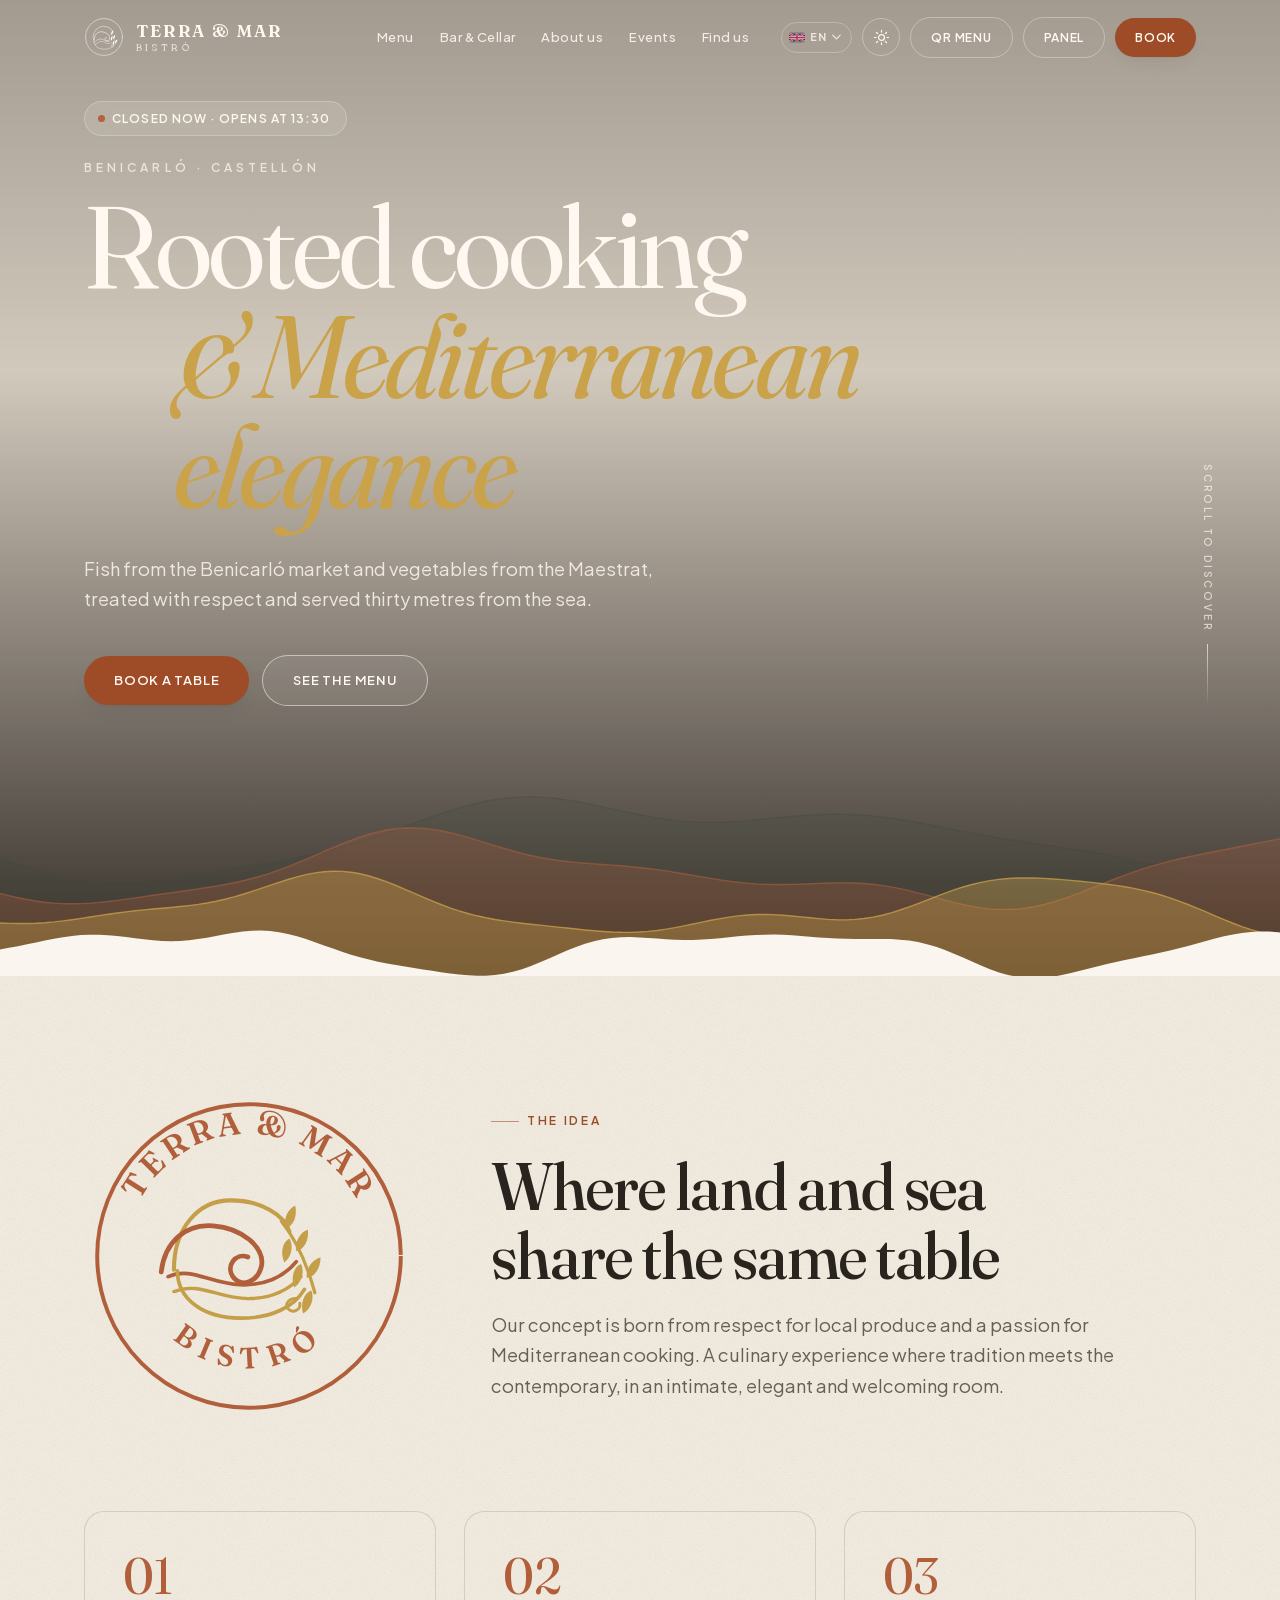
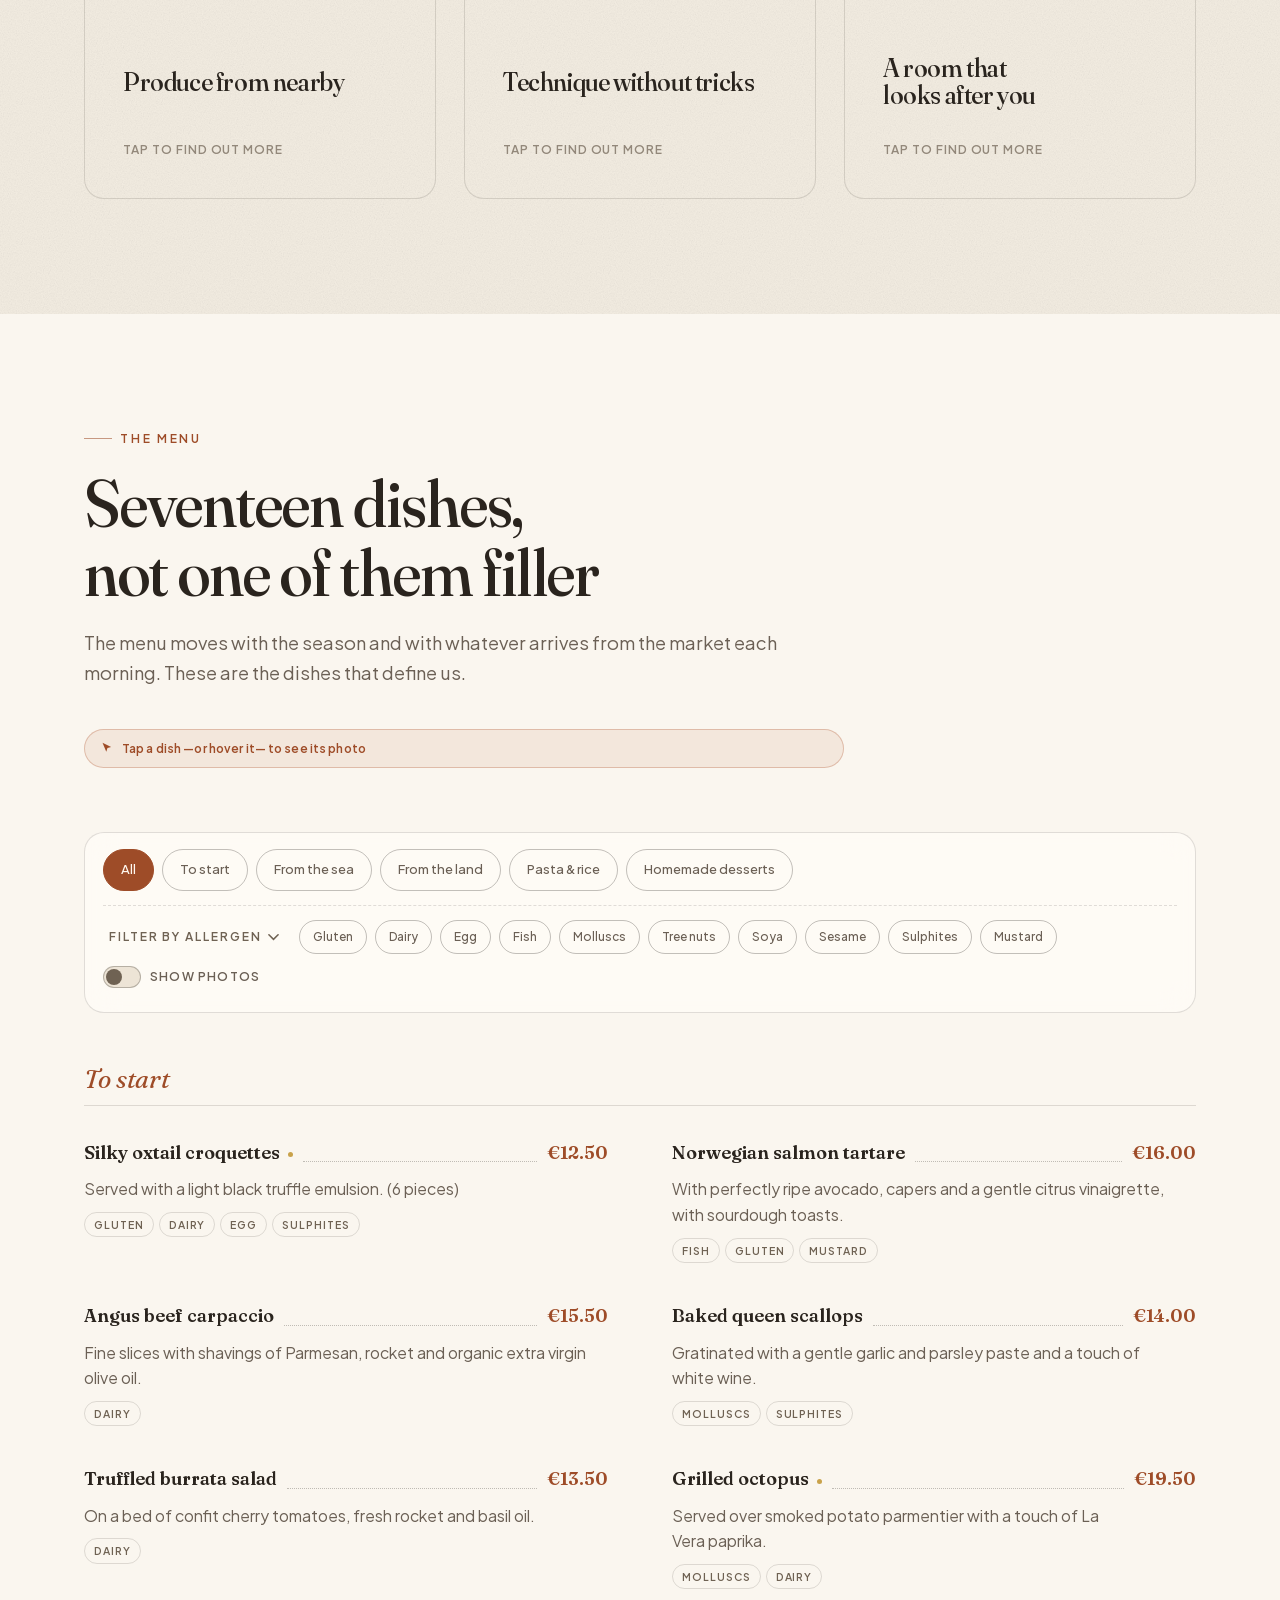
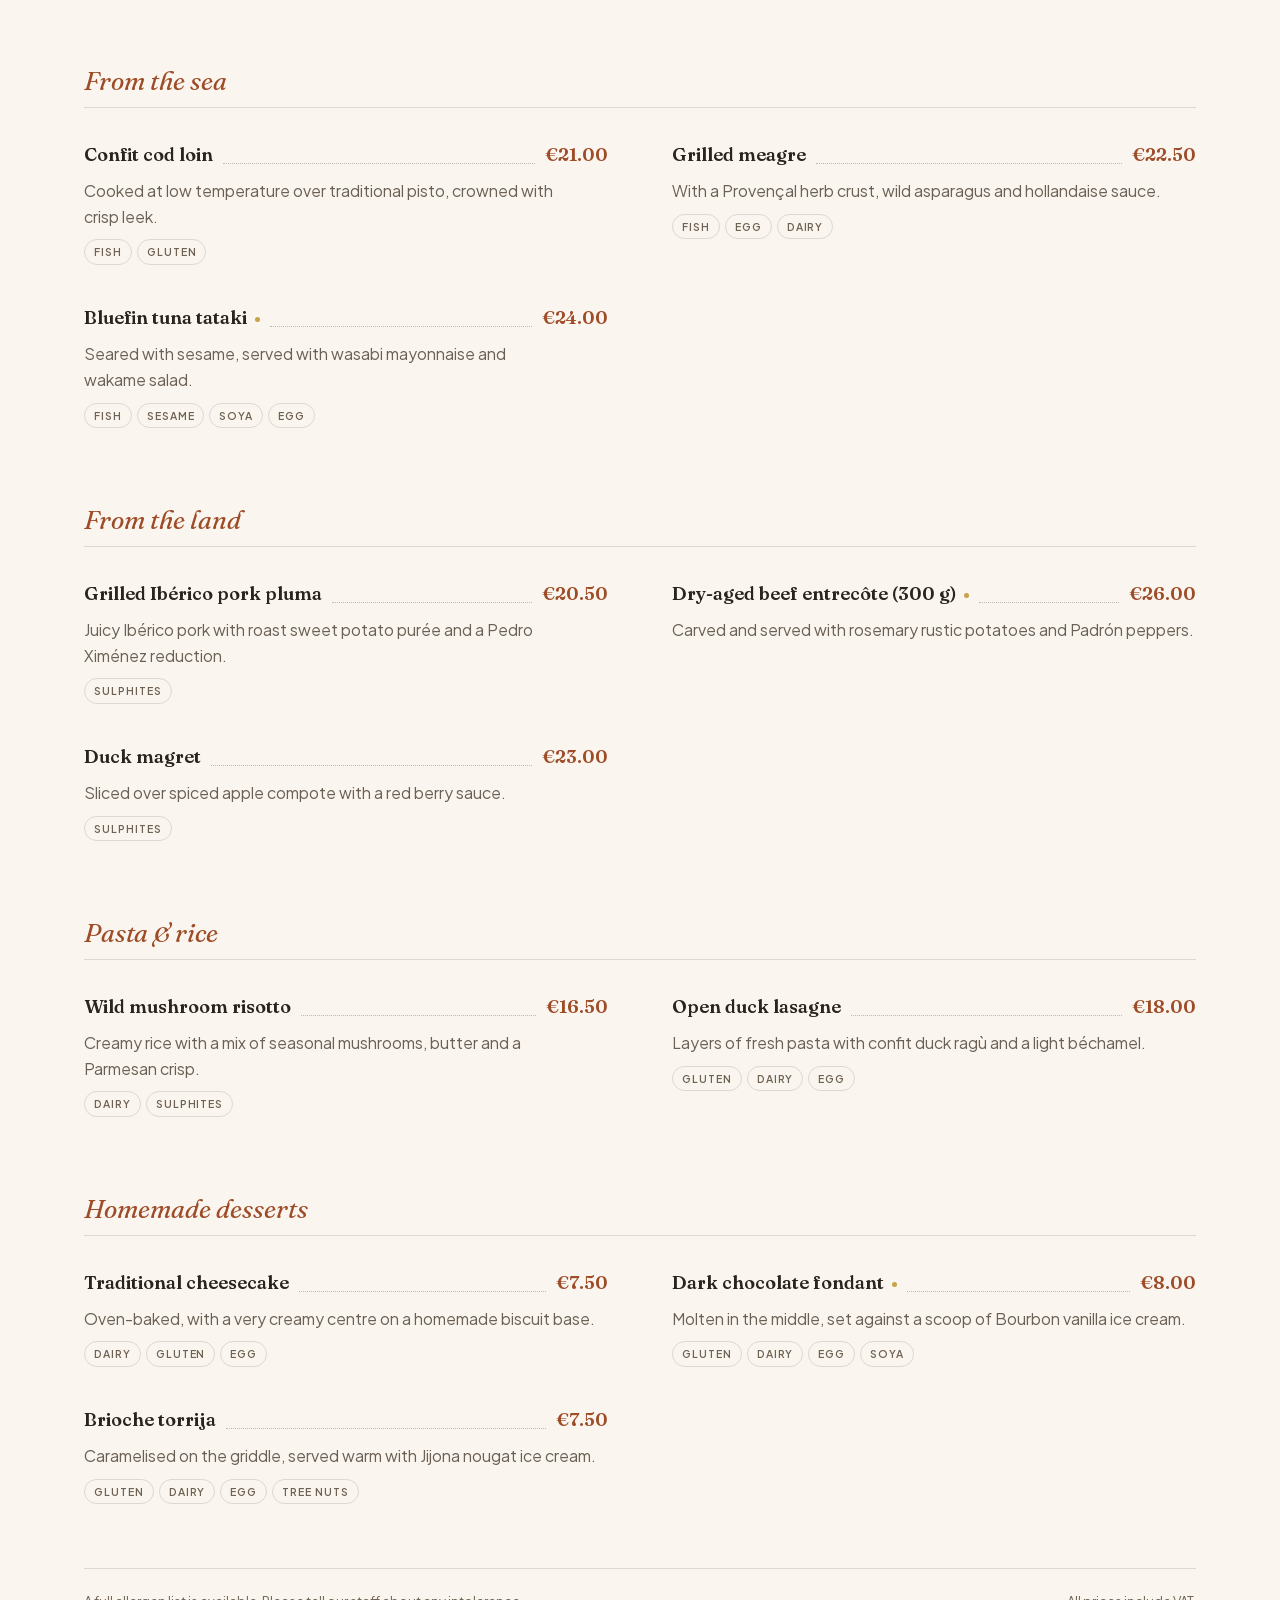
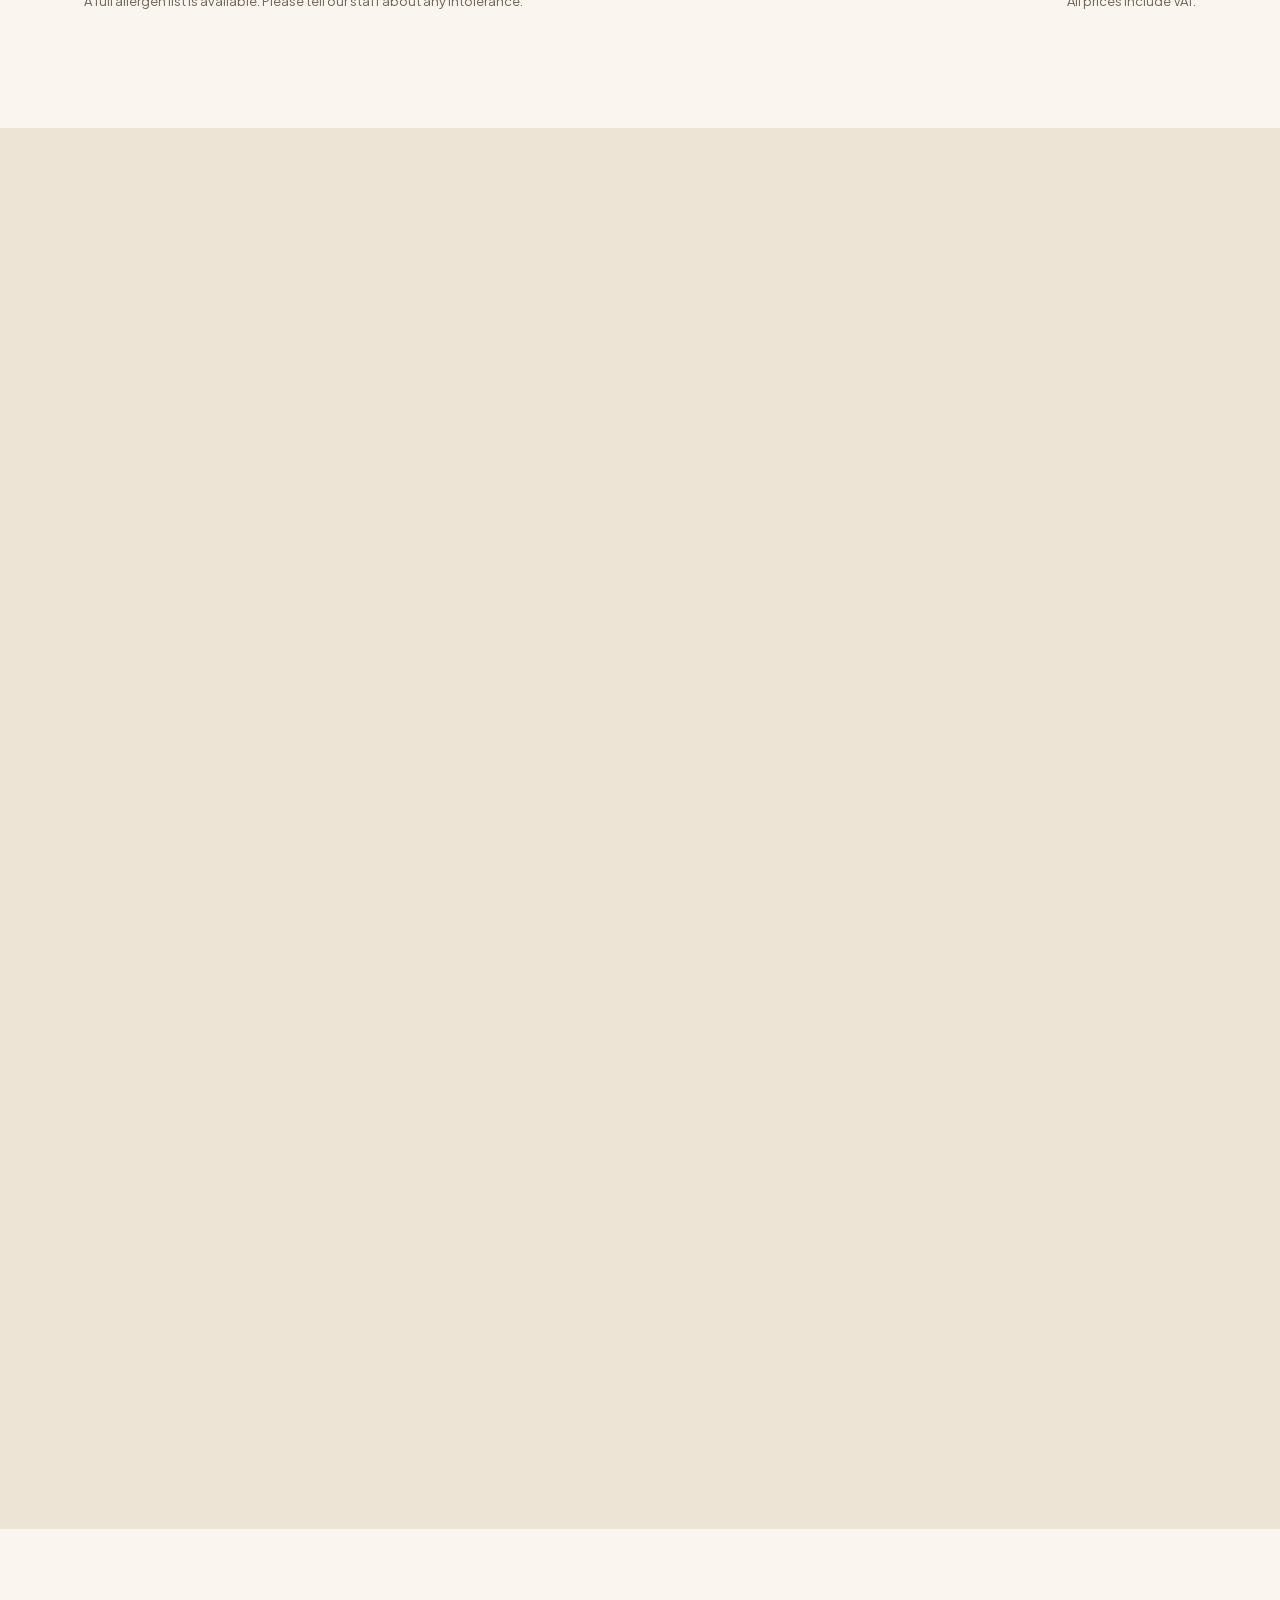
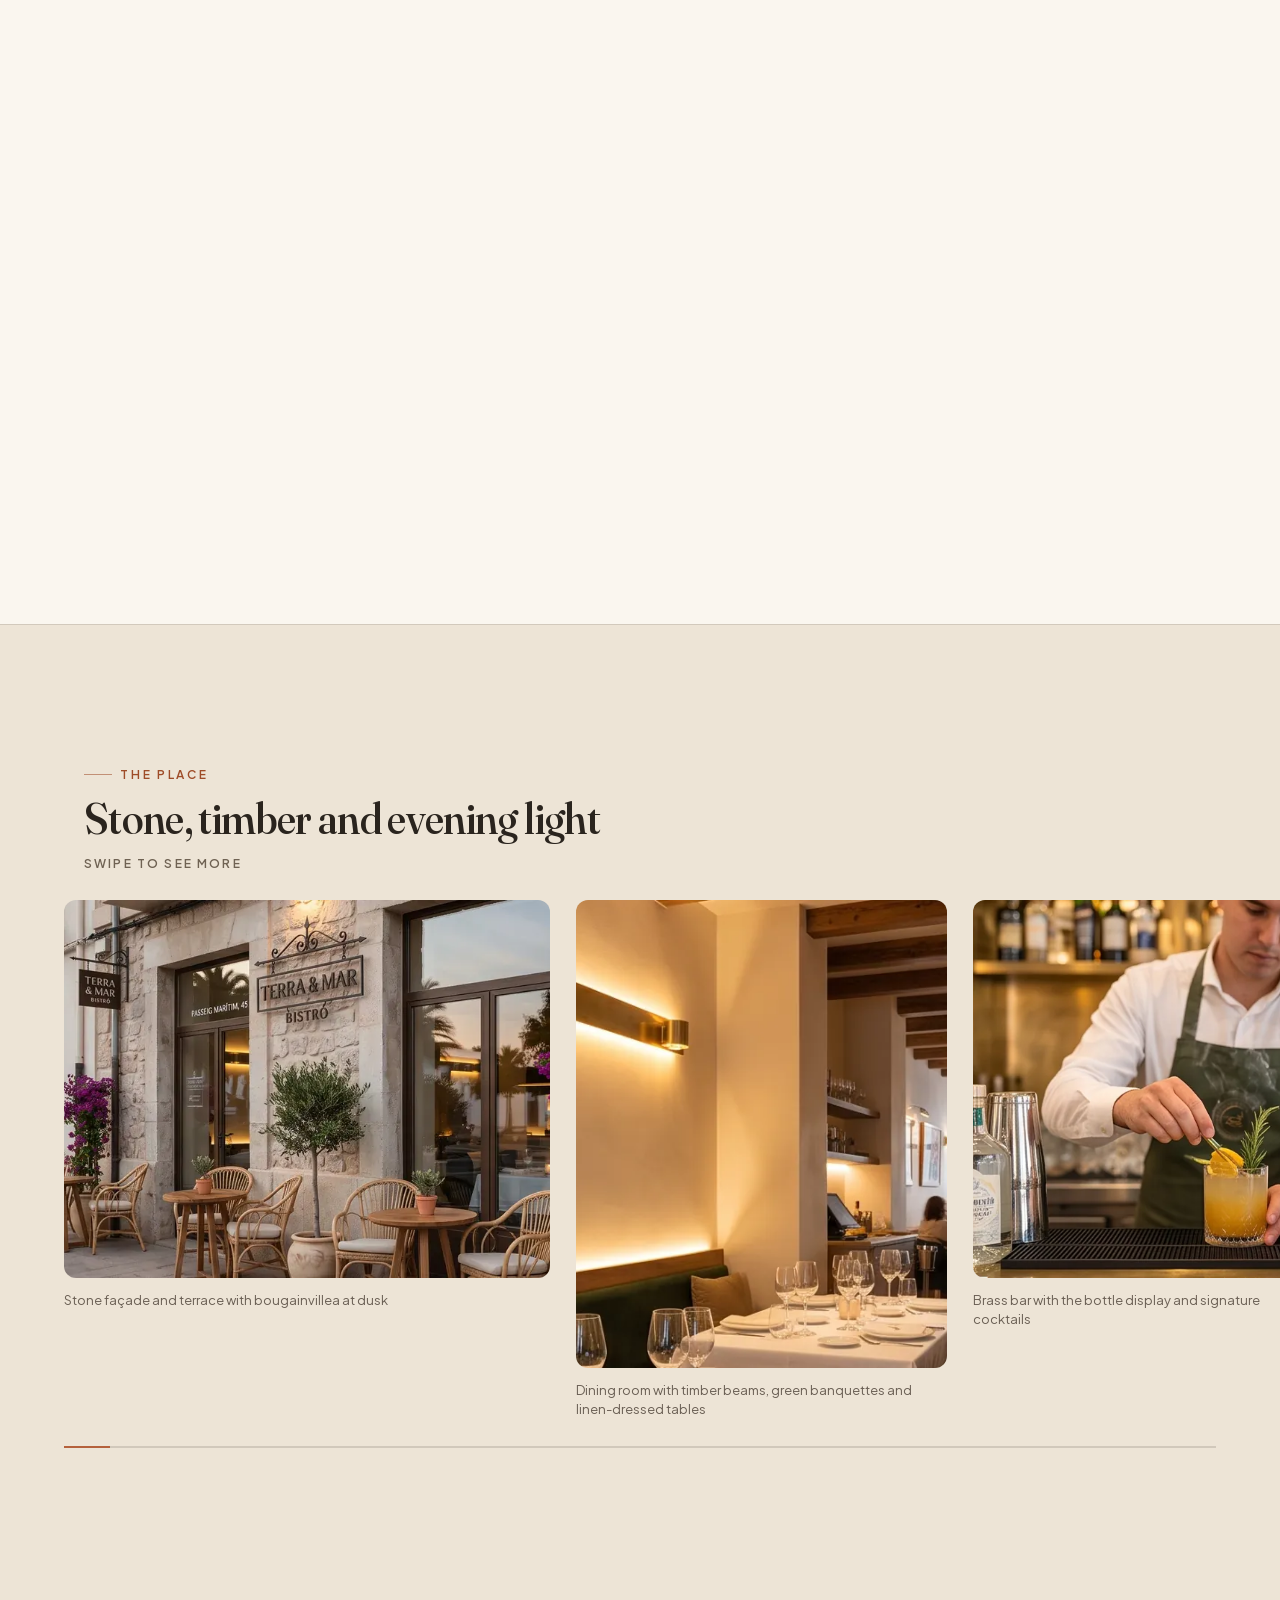
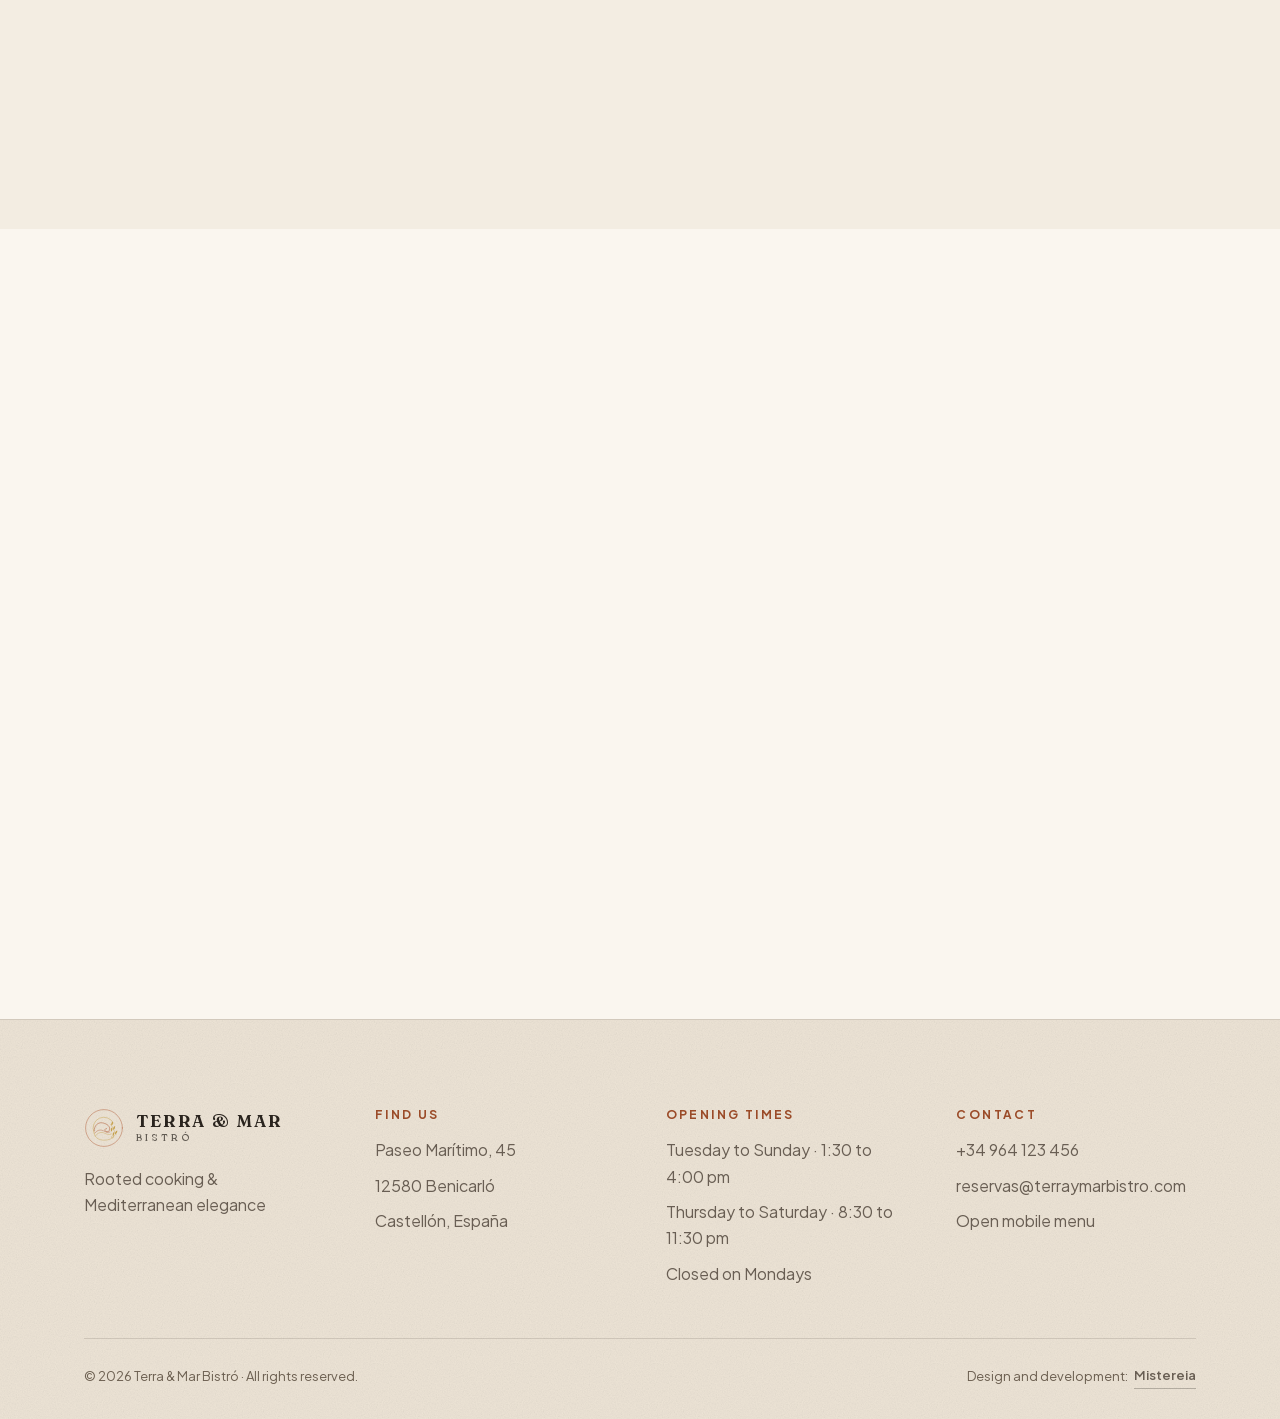
==== commit 2568d379: "Deploy a Vercel y título de pestaña con marca Mistereia Pestaña del navegador ahora dice "Mistereia " ====
--- a/index.html
+++ b/index.html
@@ -5,7 +5,7 @@
   <meta charset="utf-8">
   <meta name="viewport" content="width=device-width, initial-scale=1, viewport-fit=cover">
 
-  <title data-i18n="meta.titulo">Terra &amp; Mar Bistró · Restaurante mediterráneo en Benicarló</title>
+  <title>Mistereia · Restaurantes — Terra &amp; Mar Bistró (ejemplo)</title>
   <meta name="description"
     content="Cocina de raíz y elegancia mediterránea en el Paseo Marítimo de Benicarló. Producto de la lonja y del Maestrat, bodega y coctelería de autor. Reserva tu mesa.">
   <meta name="theme-color" content="#FAF6EF">
